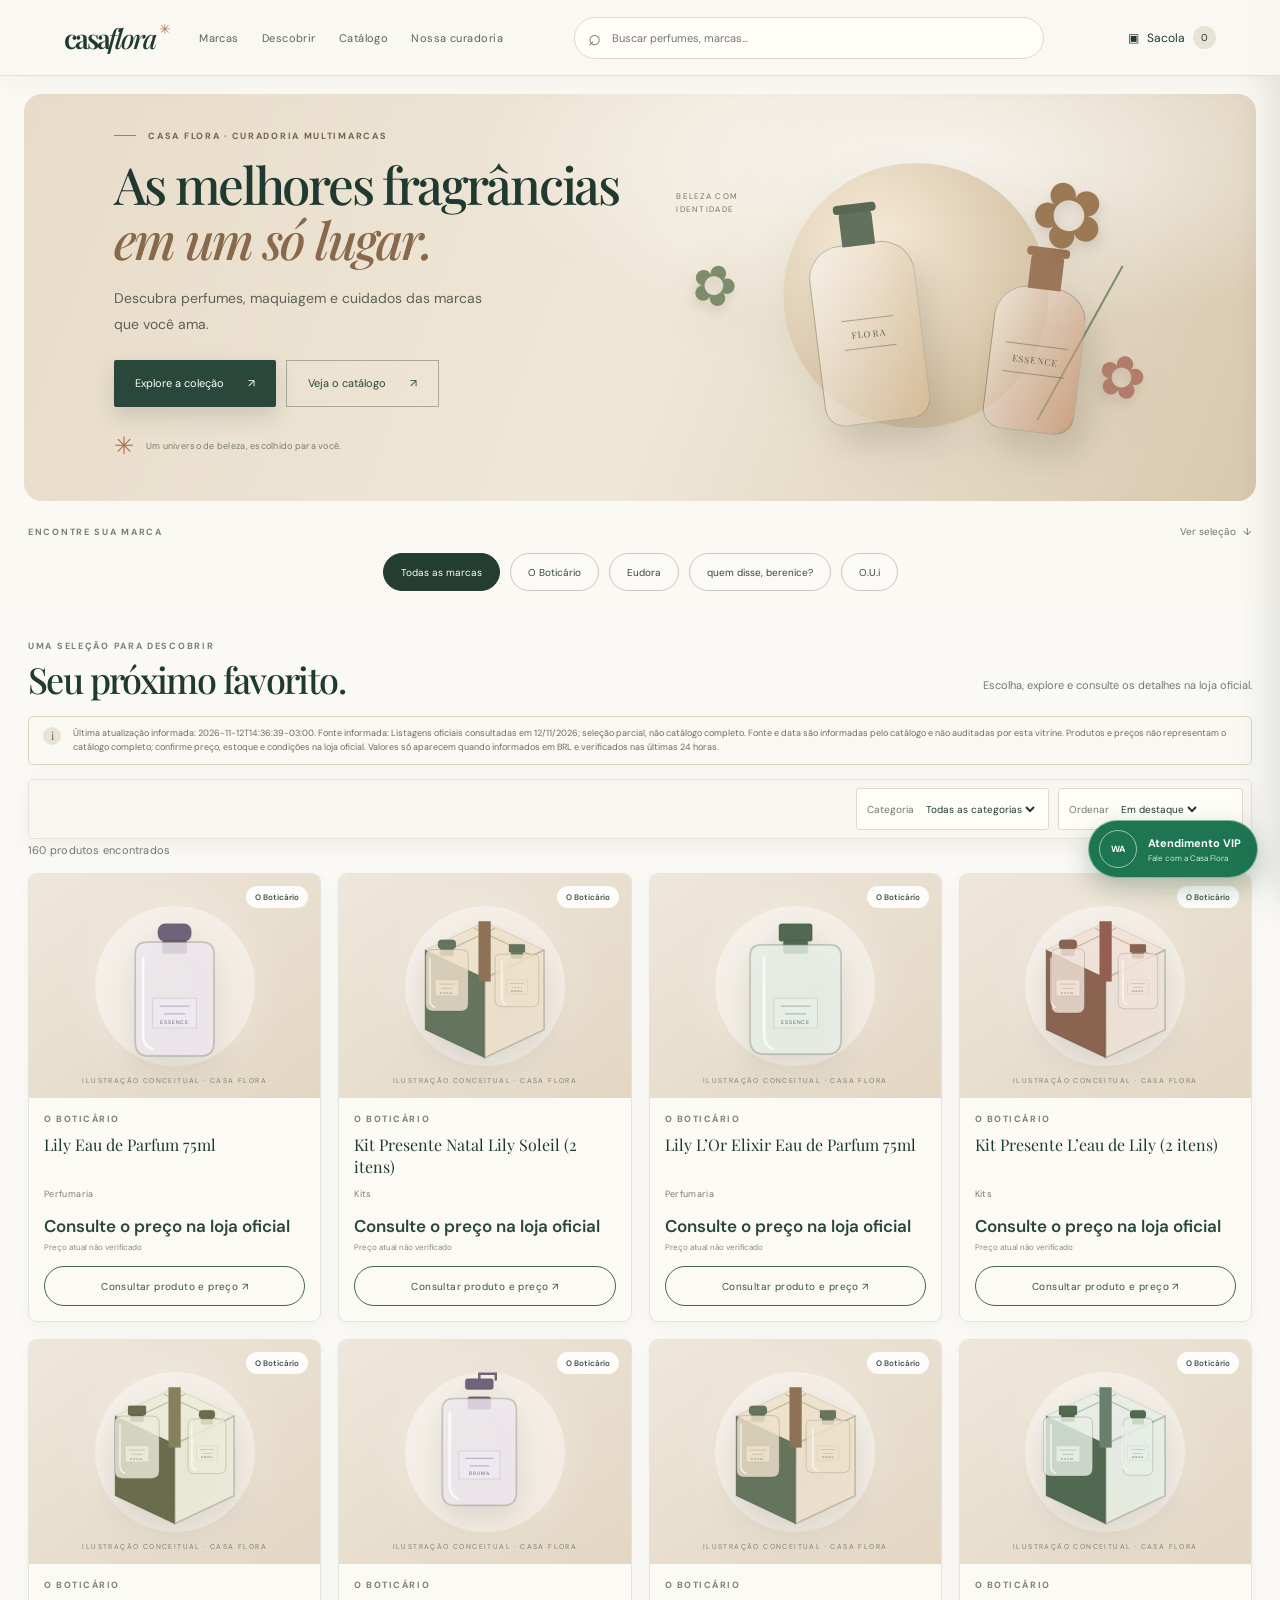
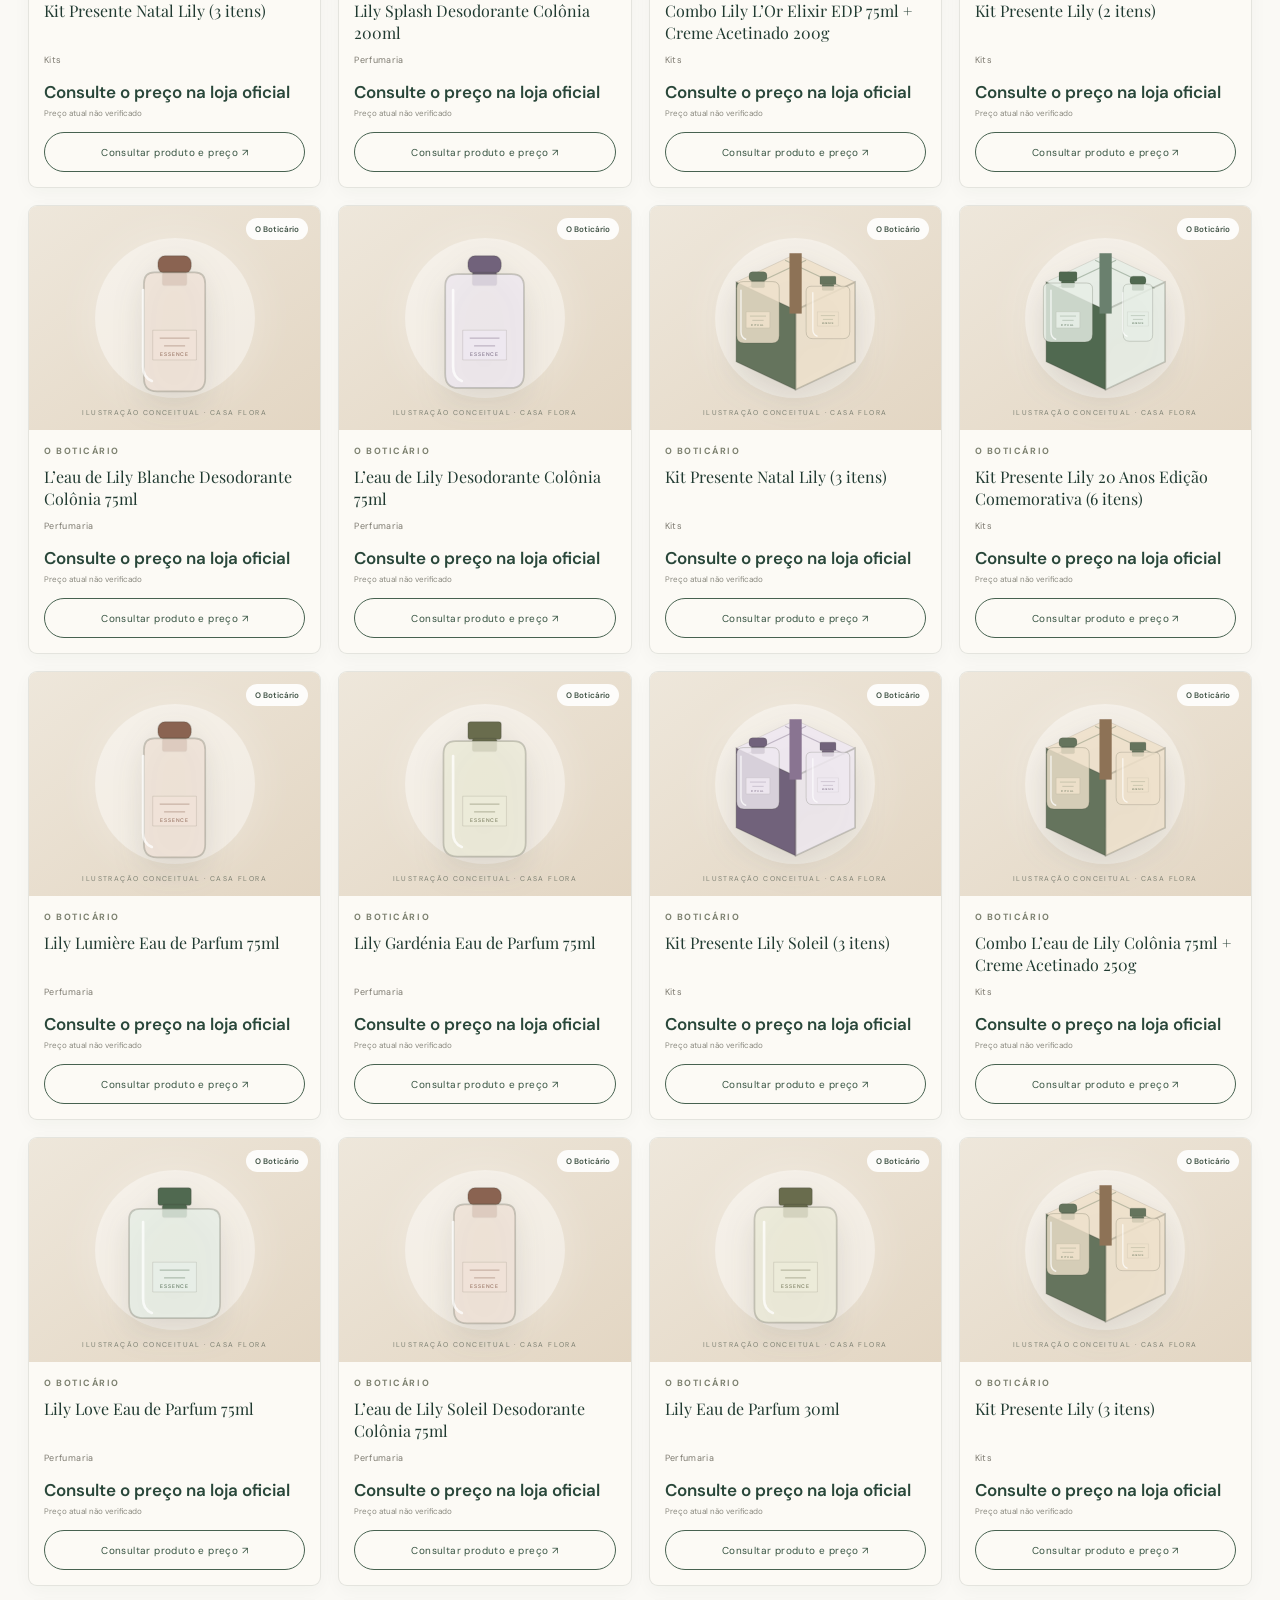
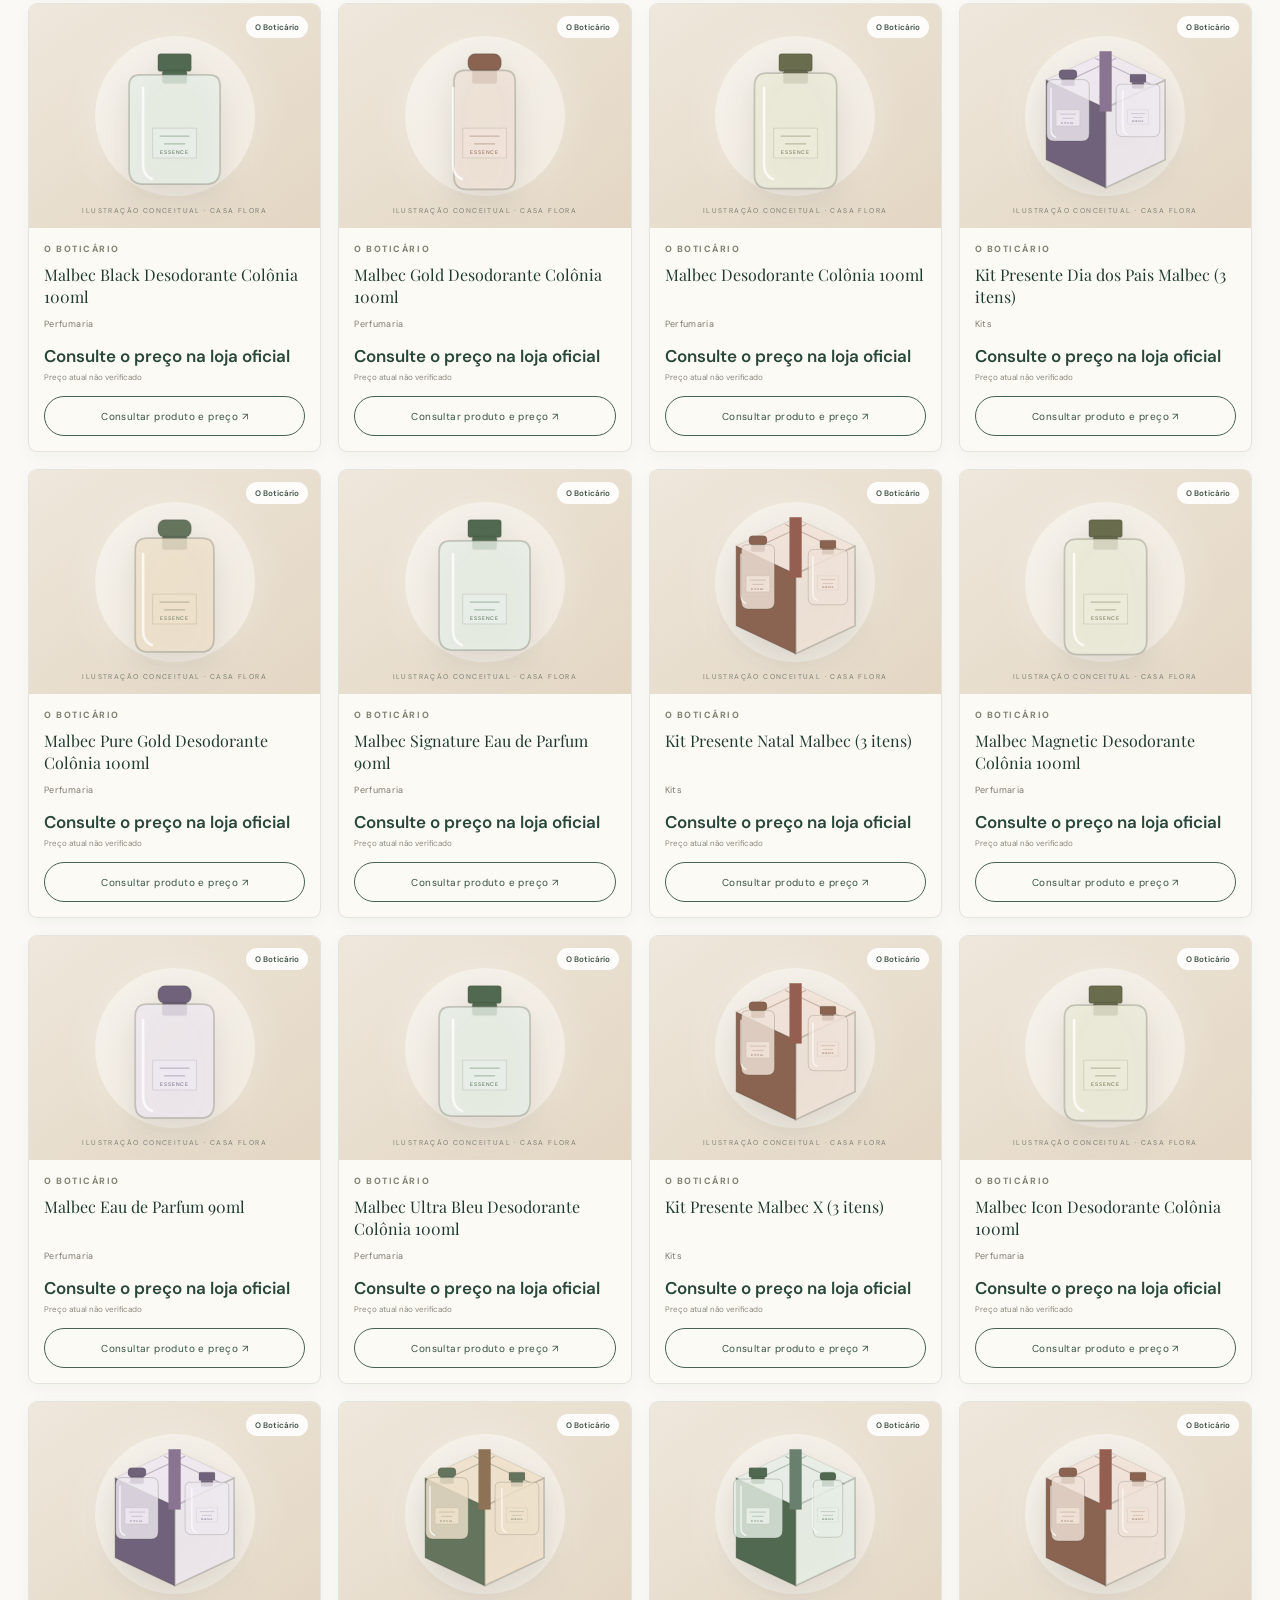
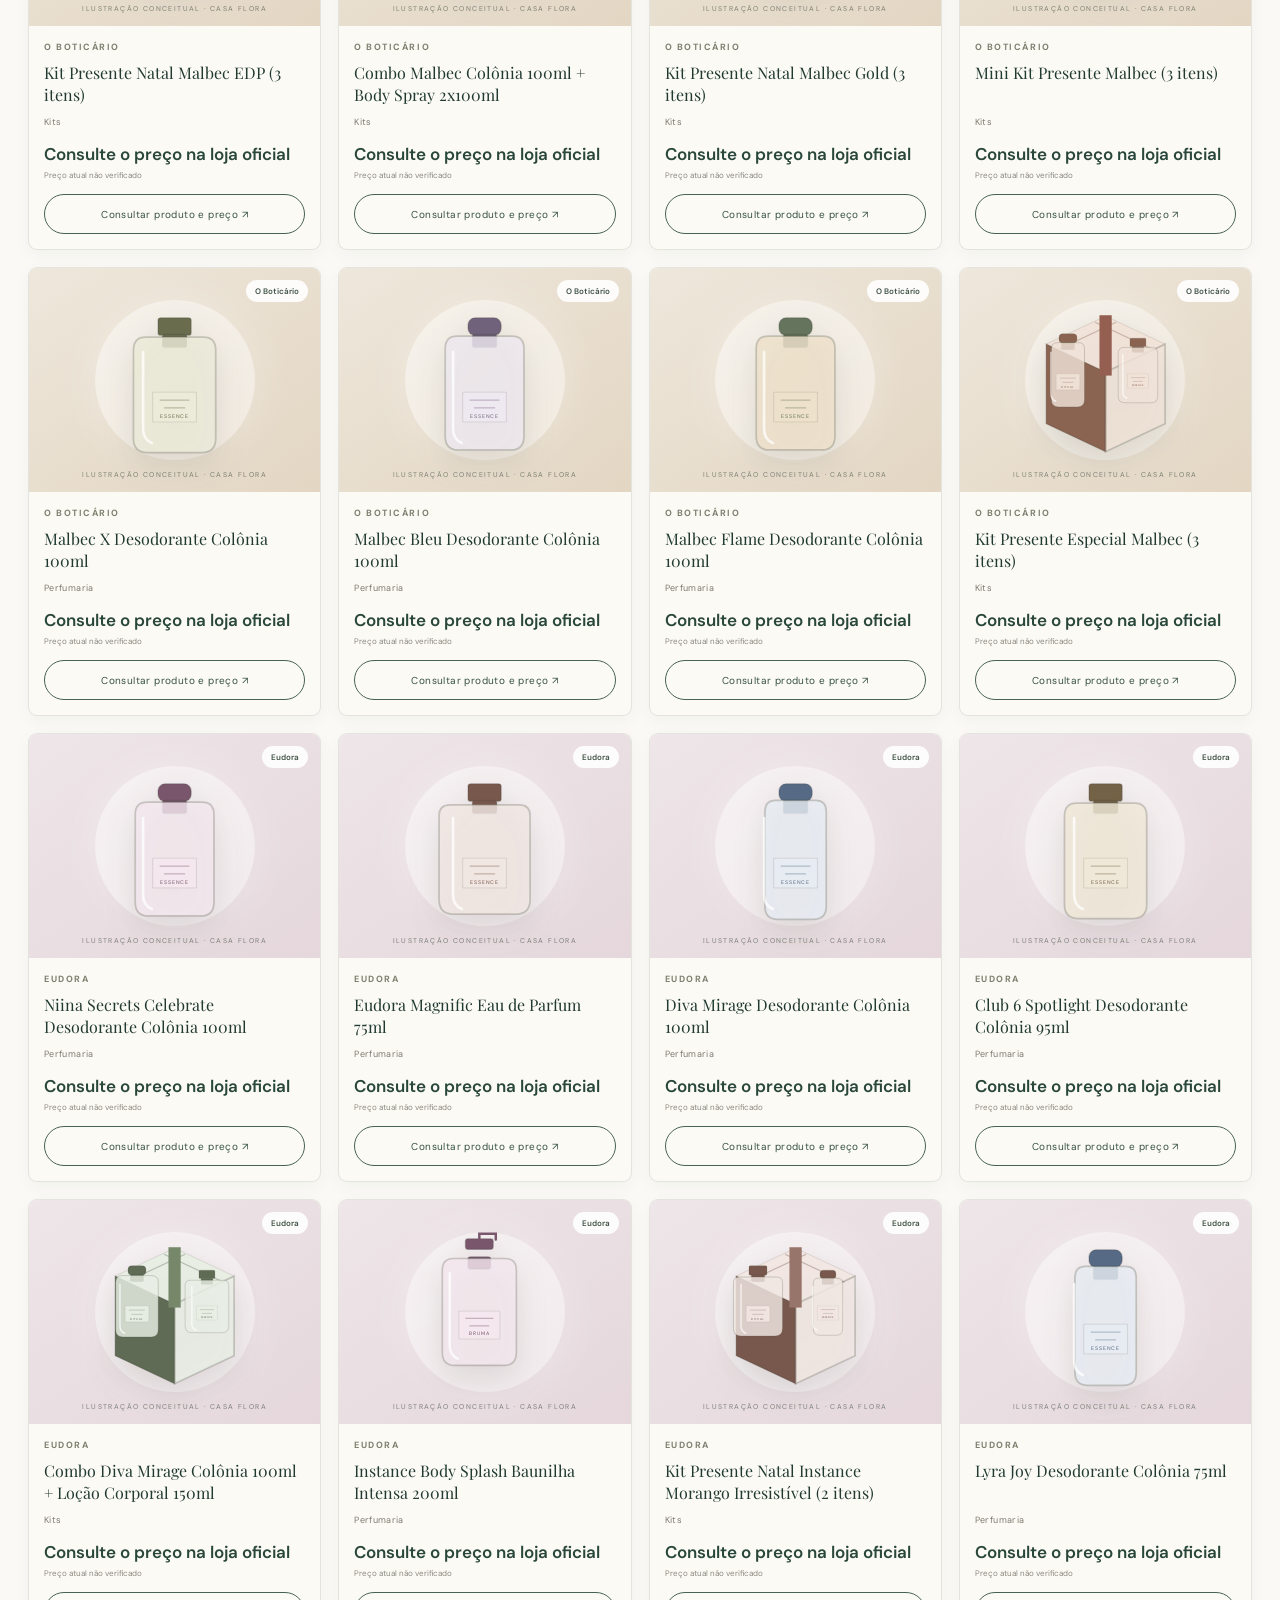
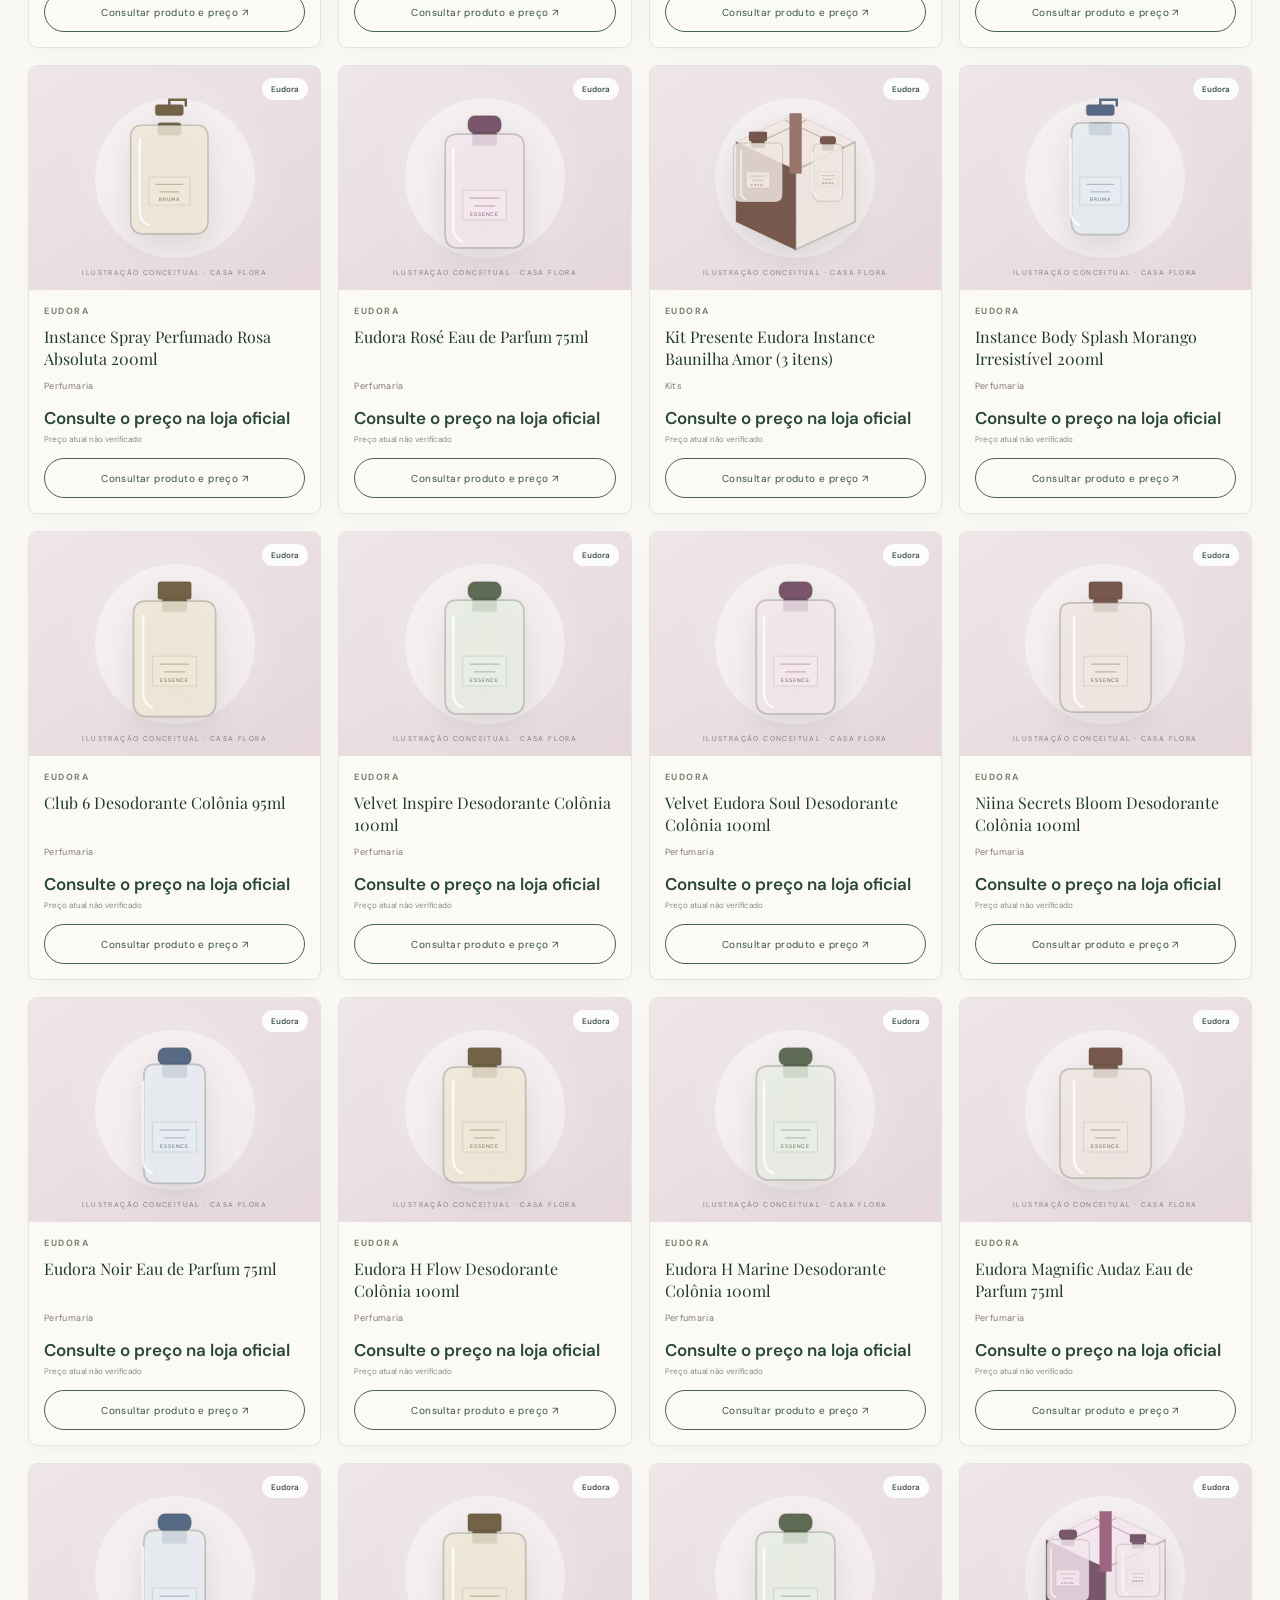
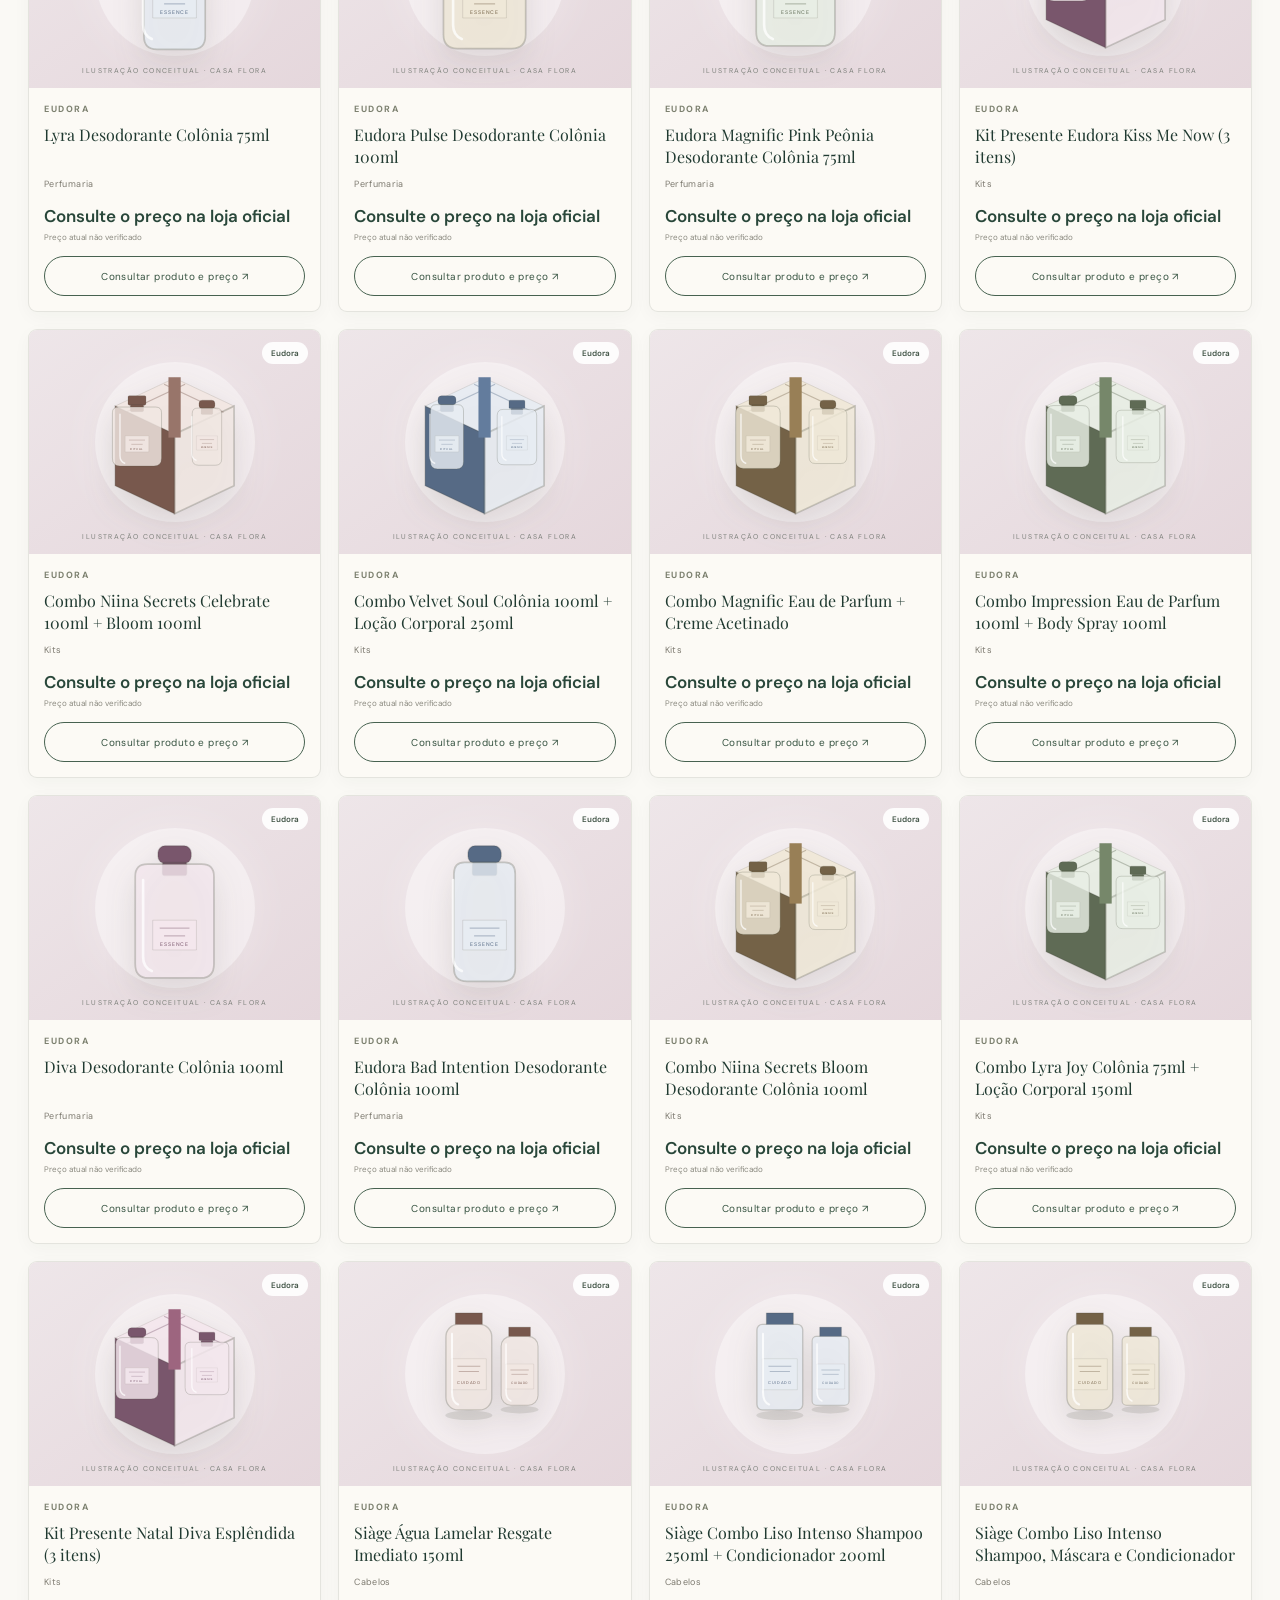
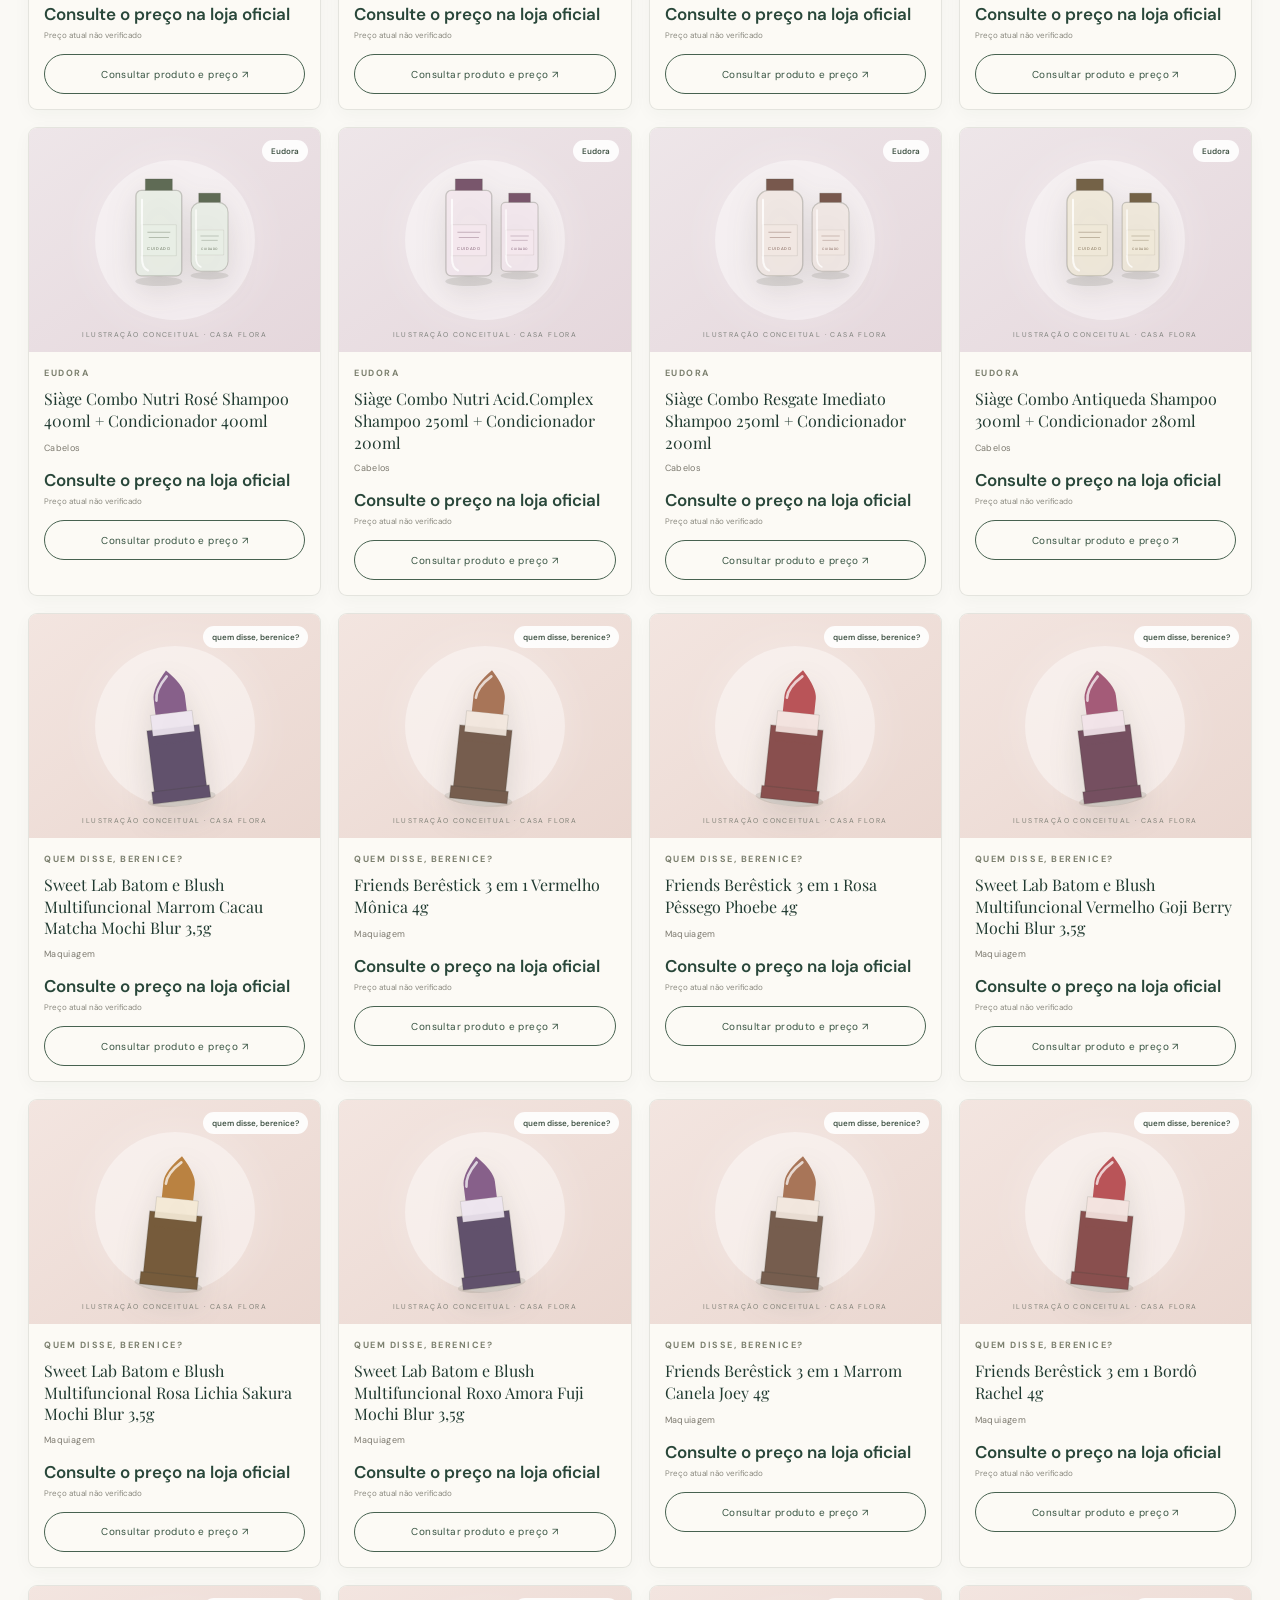
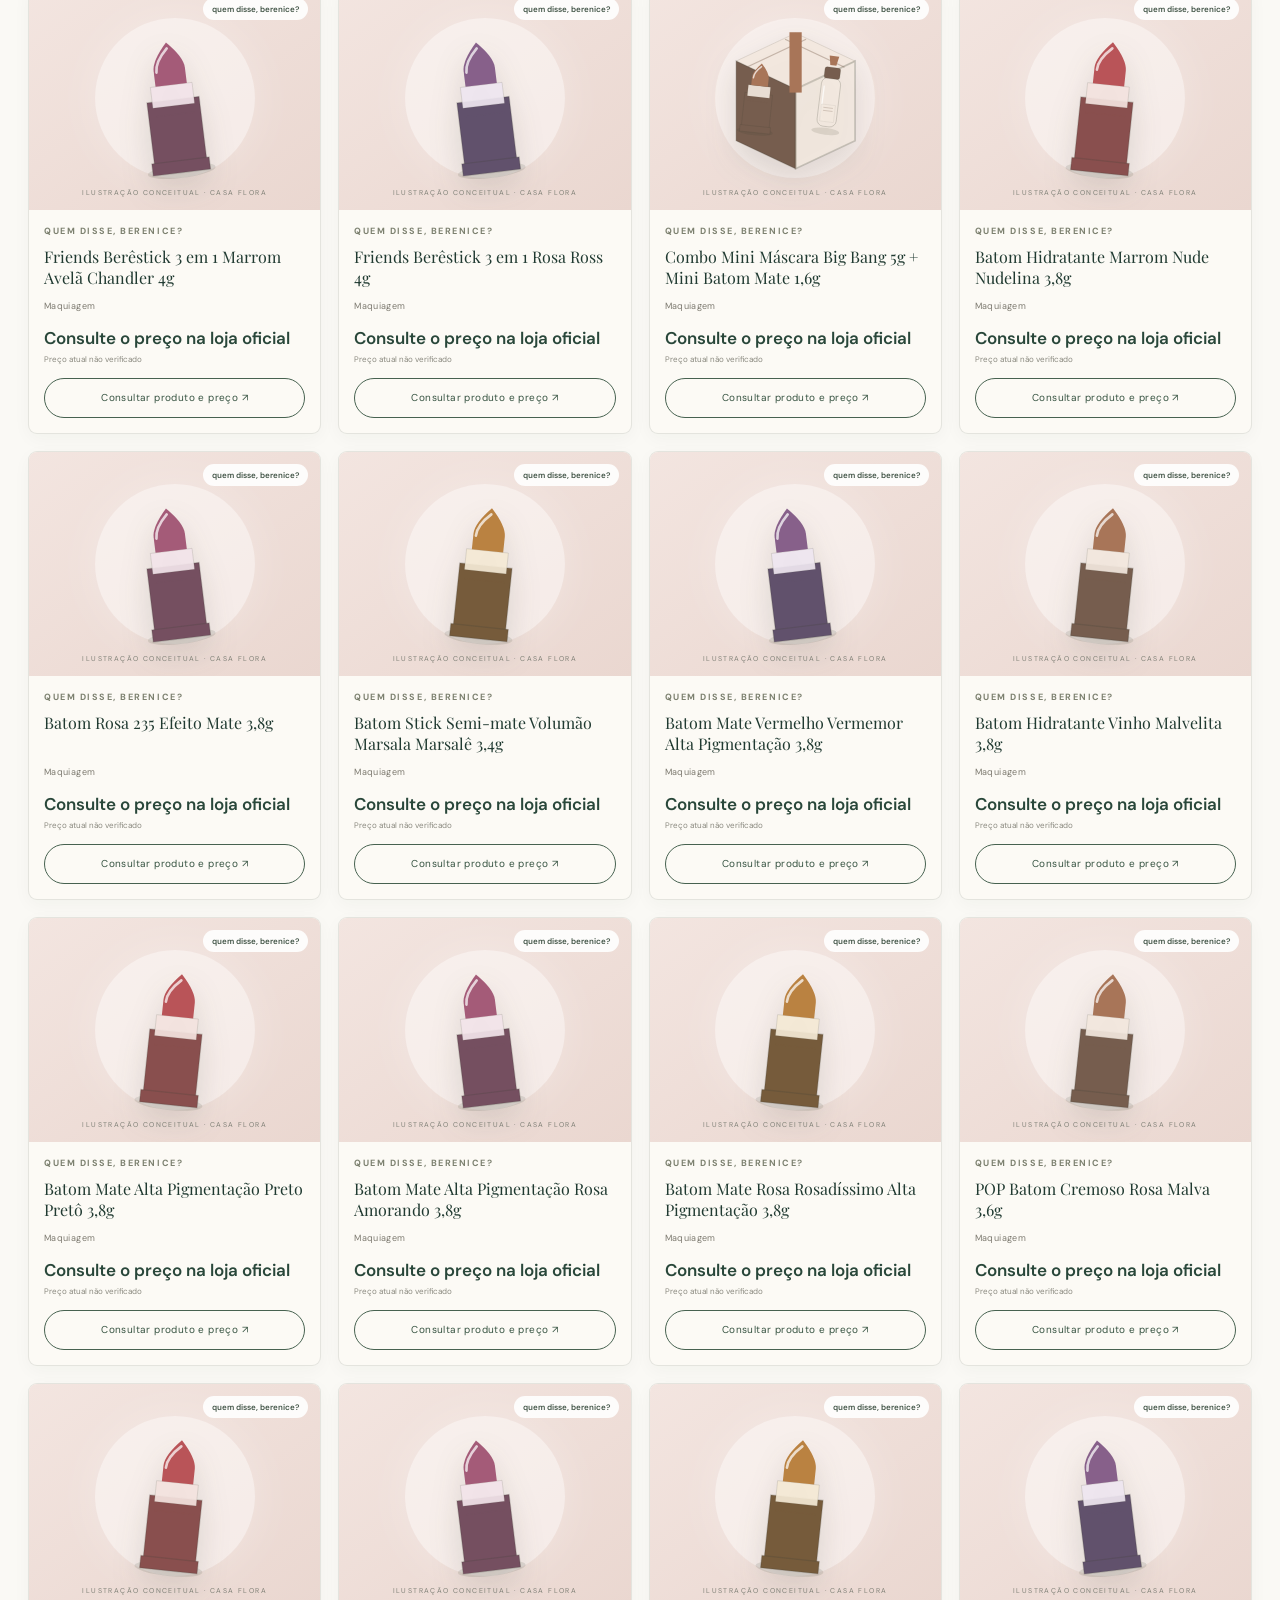
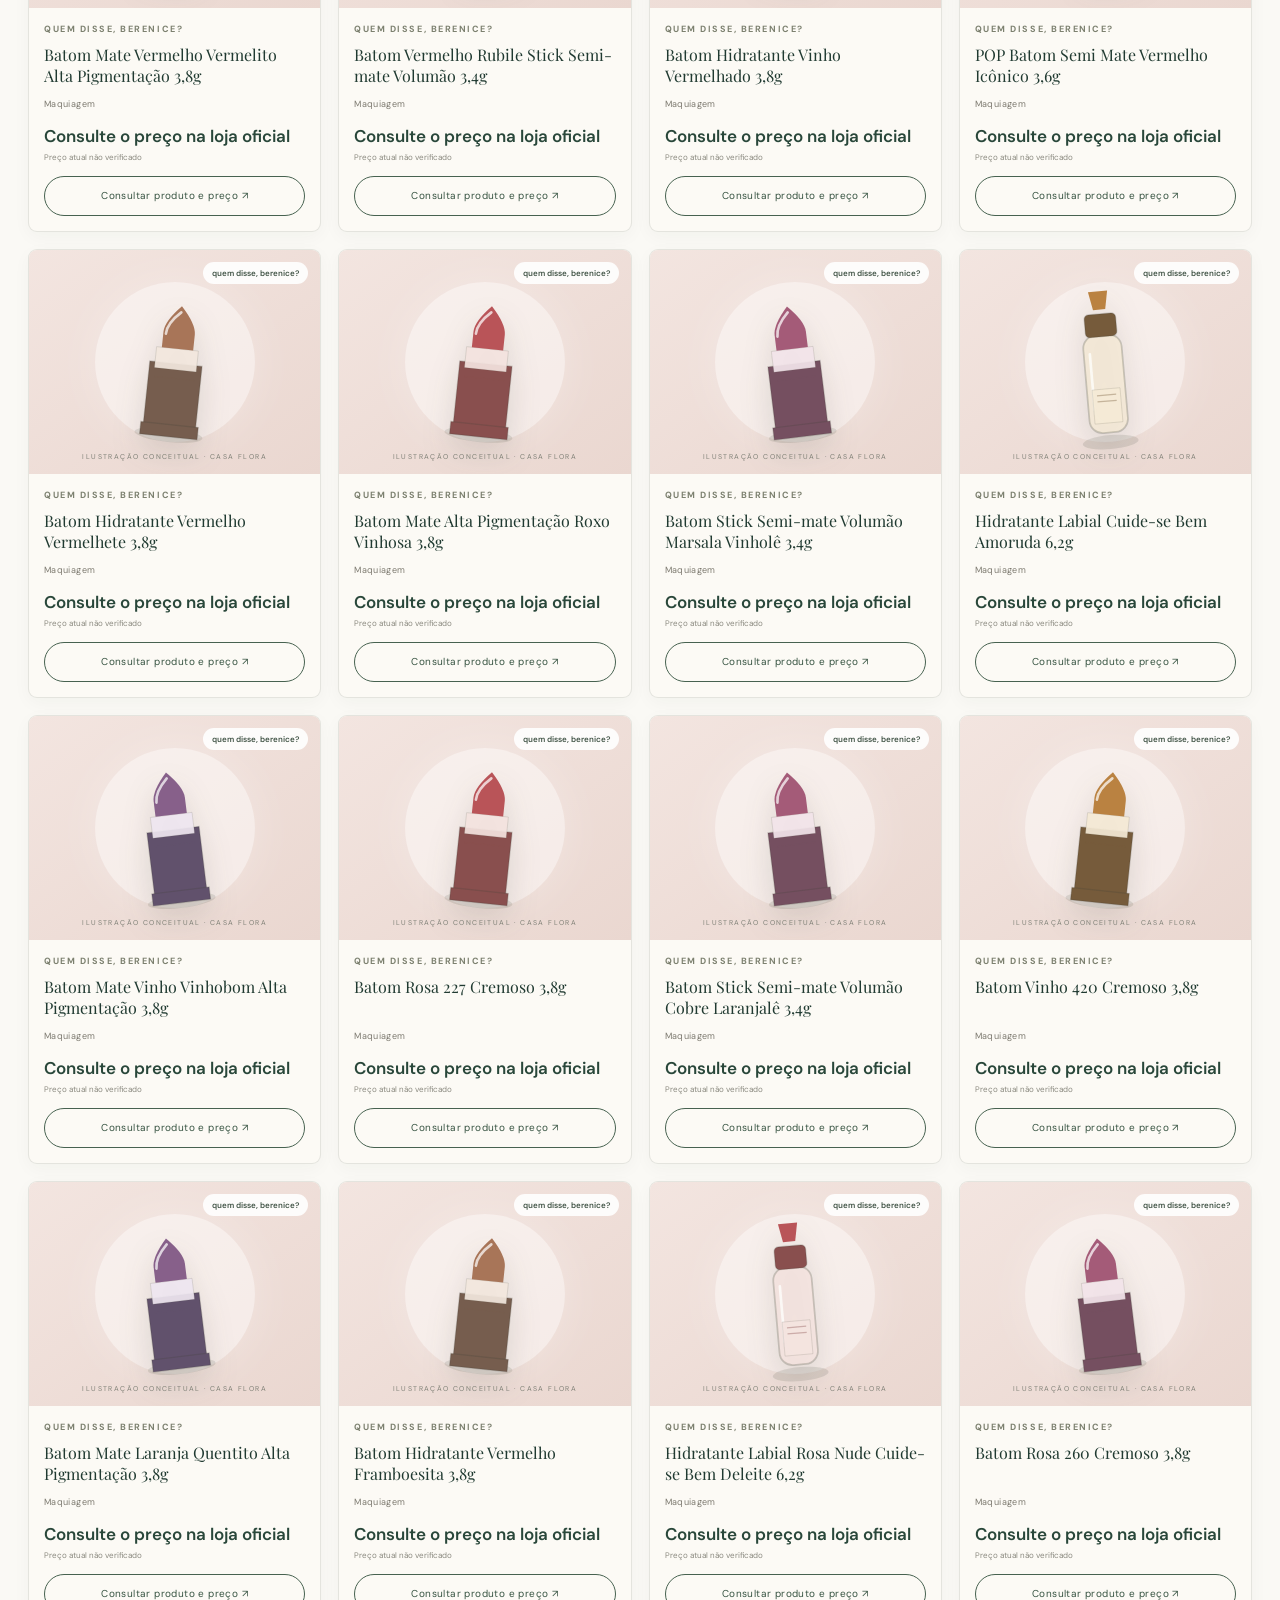
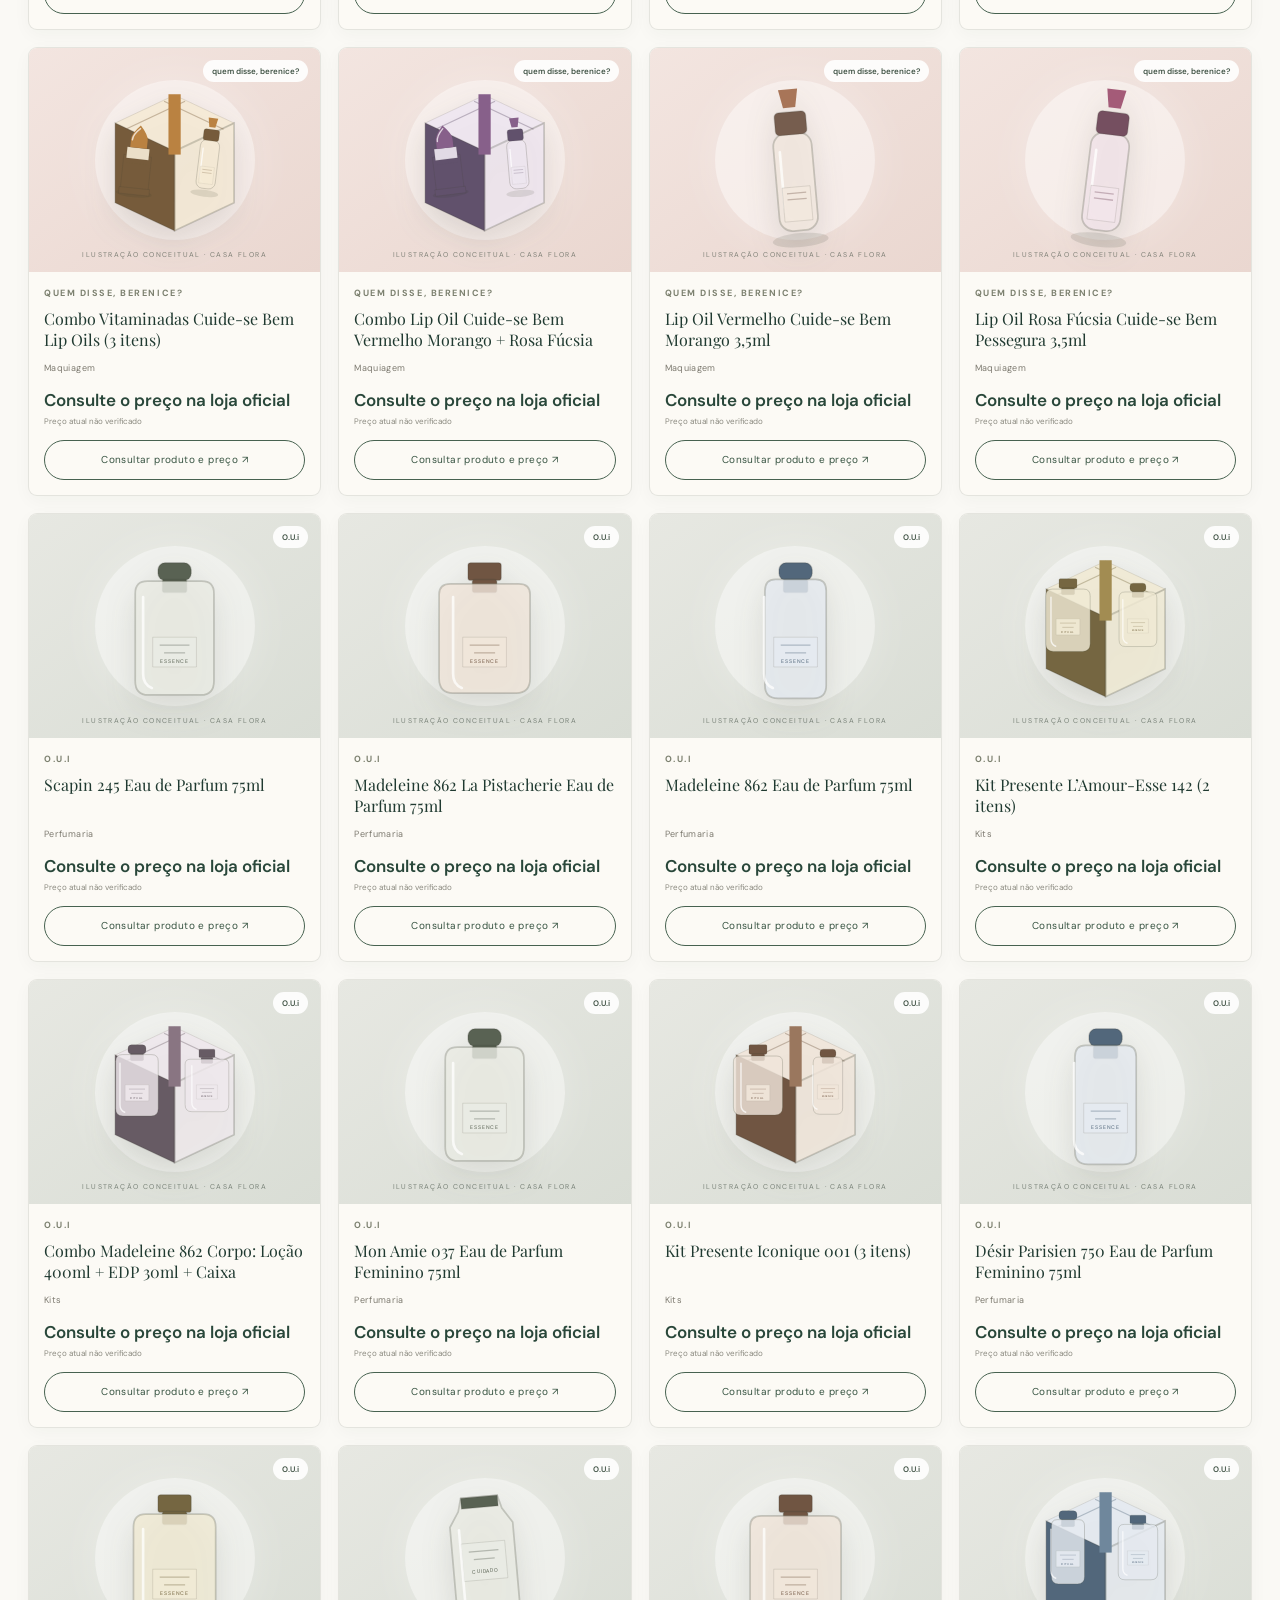
==== index.html @ 64e20b28 "Publish Casa Flora storefront Co-authored-by: Copilot App <223556219+Copilot@users.noreply.github.co" ====
<!doctype html>
<html lang="pt-BR">
  <head>
    <meta charset="utf-8">
    <meta name="viewport" content="width=device-width, initial-scale=1">
    <meta name="theme-color" content="#f8f5ee">
    <meta name="description" content="Descubra fragrâncias e cuidados de O Boticário, Eudora, quem disse, berenice? e O.U.i em uma experiência multimarcas.">
    <title>Casa Flora — beleza que floresce em você</title>
    <link rel="preconnect" href="https://fonts.googleapis.com">
    <link rel="preconnect" href="https://fonts.gstatic.com" crossorigin>
    <link href="https://fonts.googleapis.com/css2?family=DM+Sans:wght@400;500;600;700&family=Playfair+Display:wght@500;600;700&display=swap" rel="stylesheet">
    <link rel="stylesheet" href="styles.css">
  </head>
  <body>
    <header class="site-header">
      <a class="wordmark" href="#" aria-label="Casa Flora — início">casa<span>flora</span><i>✳</i></a>
      <nav class="main-nav" aria-label="Navegação principal">
        <a href="#marcas">Marcas</a>
        <a href="#colecao">Descobrir</a>
        <a href="catalogo.html">Catálogo</a>
        <a href="#sobre">Nossa curadoria</a>
      </nav>
      <label class="search-box header-search"><span aria-hidden="true">⌕</span><input id="search" type="search" placeholder="Buscar perfumes, marcas..." aria-label="Buscar produto ou marca"></label>
      <button class="bag-button" id="open-cart" type="button" aria-label="Abrir sacola">
        <span aria-hidden="true">▣</span><span>Sacola</span><span class="bag-count" id="bag-count">0</span>
      </button>
    </header>

    <main>
      <section class="hero">
        <div class="hero-copy">
          <p class="eyebrow"><span></span> CASA FLORA · CURADORIA MULTIMARCAS</p>
          <h1>As melhores fragrâncias<br><em>em um só lugar.</em></h1>
          <p class="hero-description">Descubra perfumes, maquiagem e cuidados das marcas que você ama.</p>
          <div class="hero-actions">
            <a class="button button-dark" href="#colecao">Explore a coleção <span aria-hidden="true">↗</span></a>
            <a class="button button-outline" href="catalogo.html">Veja o catálogo <span aria-hidden="true">↗</span></a>
          </div>
          <div class="hero-note"><span class="note-icon">✳</span><span>Um universo de beleza, escolhido para você.</span></div>
        </div>
        <div class="hero-art" aria-label="Composição ilustrada de flores e frascos de perfume" role="img">
          <div class="sun-disc"></div>
          <div class="art-caption">BELEZA COM<br>IDENTIDADE</div>
          <div class="flower flower-one">✿</div>
          <div class="flower flower-two">✿</div>
          <div class="flower flower-three">✿</div>
          <div class="bottle bottle-one"><span>FLORA</span></div>
          <div class="bottle bottle-two"><span>ESSENCE</span></div>
          <div class="art-stem"></div>
        </div>
        <div class="hero-bottom"><span>01 — 04</span><span>BELEZA PARA TODOS OS SEUS MOMENTOS</span><span>⌄</span></div>
      </section>

      <section class="brand-section section-wrap" id="marcas">
        <div class="brand-filter-heading">
          <p class="eyebrow">ENCONTRE SUA MARCA</p>
          <a href="#colecao">Ver seleção <span aria-hidden="true">↓</span></a>
        </div>
        <div class="brand-grid" id="brand-grid"></div>
      </section>

      <section class="collection-section" id="colecao">
        <div class="section-wrap">
          <div class="collection-heading">
            <div><p class="eyebrow">UMA SELEÇÃO PARA DESCOBRIR</p><h2>Seu próximo favorito.</h2></div>
            <p class="collection-intro">Escolha, explore e consulte os detalhes na loja oficial.</p>
          </div>
          <div class="catalog-notice" id="catalog-notice" role="status"></div>
          <div class="catalog-toolbar">
            <input id="brand-filter" type="hidden" value="">
            <label class="filter-label">Categoria
              <select id="category-filter" aria-label="Filtrar por categoria"><option value="">Todas as categorias</option></select>
            </label>
            <label class="filter-label">Ordenar
              <select id="sort-filter" aria-label="Ordenar produtos">
                <option value="featured">Em destaque</option>
                <option value="price-asc">Menor preço</option>
                <option value="price-desc">Maior preço</option>
                <option value="name">Nome A–Z</option>
              </select>
            </label>
          </div>
          <p class="catalog-results" id="catalog-results" role="status" aria-live="polite"></p>
          <div class="product-grid" id="product-grid" aria-live="polite"></div>
          <p class="catalog-footnote">Preços, disponibilidade e informações exibidos dependem do catálogo carregado e devem ser confirmados com a loja antes da compra.</p>
        </div>
      </section>

      <section class="manifesto" id="sobre">
        <div class="manifesto-mark">✳</div>
        <p class="eyebrow">CASA FLORA — BELEZA EM BOA COMPANHIA</p>
        <h2>Um lugar para descobrir.<br><em>Um jeito seu de florescer.</em></h2>
        <p>Reunimos diferentes jeitos de viver a beleza em uma experiência leve, cuidadosa e cheia de personalidade.</p>
        <a class="text-link" href="#marcas">Conheça as marcas <span aria-hidden="true">↗</span></a>
      </section>
    </main>

    <footer class="site-footer">
      <a class="wordmark wordmark-footer" href="#">casa<span>flora</span><i>✳</i></a>
      <p>Vitrine independente. Marcas e nomes pertencem aos respectivos titulares.</p>
      <span>© <span id="year"></span> Casa Flora</span>
    </footer>

    <a class="vip-support" data-vip-support href="https://wa.me/5519993787673" target="_blank" rel="noopener noreferrer" aria-label="Falar com o atendimento VIP pelo WhatsApp">
      <span class="vip-bubble" aria-hidden="true">WA</span>
      <span><strong>Atendimento VIP</strong><small>Fale com a Casa Flora</small></span>
    </a>
    <div class="cart-backdrop" id="cart-backdrop" hidden></div>
    <aside class="cart-drawer" id="cart-drawer" role="dialog" aria-modal="true" aria-label="Sua sacola" aria-hidden="true" inert>
      <div class="cart-head"><div><p class="eyebrow">CASA FLORA</p><h2>Sua sacola</h2></div><button class="icon-button" id="close-cart" type="button" aria-label="Fechar sacola">×</button></div>
      <div class="cart-items" id="cart-items"></div>
      <div class="cart-summary" id="cart-summary"></div>
    </aside>
    <div class="toast" id="toast" role="status" aria-live="polite"></div>
    <script src="store-config.js"></script>
    <script src="catalog.js"></script>
    <script src="product-art.js"></script>
    <script src="whatsapp.js"></script>
    <script src="app.js"></script>
  </body>
</html>
---- styles.css ----
:root {
  color-scheme: light;
  --paper: #f8f5ee;
  --ink: #263c32;
  --muted: #767b70;
  --green: #355747;
  --line: #deddd3;
  --serif: "Playfair Display", Georgia, serif;
  --sans: "DM Sans", Arial, sans-serif;
}

* { box-sizing: border-box; }
html { scroll-behavior: smooth; }
body { margin: 0; background: var(--paper); color: var(--ink); font-family: var(--sans); }
button, input, select { font: inherit; }
a { color: inherit; text-decoration: none; }
.site-header { height: 82px; padding: 0 7.2%; display: flex; align-items: center; justify-content: space-between; border-bottom: 1px solid rgba(38,60,50,.1); background: var(--paper); }
.wordmark { font-family: var(--serif); font-size: 25px; letter-spacing: -.08em; font-weight: 600; }
.wordmark span { font-style: italic; font-weight: 500; }
.wordmark i { margin-left: 4px; color: #b07a57; font: normal 14px var(--sans); vertical-align: top; }
.main-nav { display: flex; gap: 42px; margin-left: 12%; font-size: 12px; color: #59645b; }
.main-nav a:hover, .text-link:hover { color: #ad6747; }
.bag-button { display: flex; align-items: center; gap: 10px; padding: 9px 0 9px 12px; border: 0; background: none; color: var(--ink); cursor: pointer; font-size: 12px; }
.bag-count { display: grid; width: 23px; height: 23px; place-items: center; border-radius: 50%; background: #e8e8d9; font-size: 10px; }
.hero { position: relative; min-height: 625px; padding: 90px 12% 72px; display: grid; grid-template-columns: 1fr 1fr; align-items: center; overflow: hidden; background: #eff0e5; }
.hero-copy { position: relative; z-index: 1; padding-bottom: 28px; }
.eyebrow { margin: 0 0 20px; color: #778073; font-size: 9px; font-weight: 700; letter-spacing: .19em; }
.hero .eyebrow span { display: inline-block; width: 22px; height: 1px; margin: 0 9px 3px 0; background: #ad7758; }
h1, h2 { margin: 0; font-family: var(--serif); font-weight: 500; letter-spacing: -.045em; }
h1 { font-size: clamp(48px, 5vw, 71px); line-height: 1.08; }
h1 em, h2 em { color: #9c684c; font-weight: 500; }
.hero-description { max-width: 360px; margin: 22px 0 27px; color: #687067; font-size: 13px; line-height: 1.9; }
.button { display: inline-flex; min-height: 47px; align-items: center; justify-content: center; gap: 24px; padding: 0 21px; font-size: 11px; }
.button-dark { background: var(--green); color: white; transition: background .2s, transform .2s; }
.button-dark:hover { background: #263f34; transform: translateY(-2px); }
.hero-note { display: flex; align-items: center; gap: 12px; margin-top: 40px; color: #767c71; font-size: 9px; line-height: 1.6; letter-spacing: .03em; }
.note-icon { color: #aa7554; font-size: 24px; }
.hero-art { position: relative; height: 420px; max-width: 460px; justify-self: center; width: 100%; }
.sun-disc { position: absolute; width: 333px; height: 333px; left: 50%; top: 45px; transform: translateX(-50%); border-radius: 50%; background: #e2d9c8; }
.bottle { position: absolute; z-index: 2; bottom: 34px; display: flex; align-items: center; justify-content: center; width: 106px; height: 180px; border: 1px solid rgba(58,70,53,.28); border-radius: 33px 33px 20px 20px; background: linear-gradient(110deg, rgba(255,255,255,.55), rgba(212,184,147,.7)); box-shadow: 14px 20px 30px rgba(67,63,46,.13); }
.bottle:before { content: ""; position: absolute; top: -34px; width: 33px; height: 35px; border-radius: 5px 5px 1px 1px; background: #61715d; }
.bottle:after { content: ""; position: absolute; top: -41px; width: 43px; height: 9px; border-radius: 4px; background: #596850; }
.bottle span { padding: 8px; border-top: 1px solid rgba(60,70,54,.4); border-bottom: 1px solid rgba(60,70,54,.4); color: #59664f; font: 9px var(--serif); letter-spacing: .14em; }
.bottle-one { left: 29%; transform: rotate(-7deg); }
.bottle-two { right: 22%; bottom: 25px; width: 92px; height: 145px; transform: rotate(7deg); background: linear-gradient(110deg, rgba(255,255,255,.45), rgba(193,136,99,.63)); }
.bottle-two:before, .bottle-two:after { background: #9c7658; }
.flower { position: absolute; z-index: 3; color: #9b7955; text-shadow: 0 6px 12px rgba(65,49,32,.12); }
.flower-one { top: 15px; right: 15%; font-size: 90px; transform: rotate(-16deg); }
.flower-two { top: 140px; left: 10%; color: #7d8c6b; font-size: 55px; transform: rotate(20deg); }
.flower-three { bottom: 48px; right: 7%; color: #b17c6c; font-size: 58px; transform: rotate(15deg); }
.art-stem { position: absolute; z-index: 1; top: 134px; right: 19%; height: 218px; border-left: 2px solid #7d8c6b; transform: rotate(29deg); }
.art-caption { position: absolute; z-index: 3; top: 57px; left: 8%; color: #7b725e; font-size: 8px; line-height: 1.6; letter-spacing: .16em; }
.hero-bottom { position: absolute; right: 7.2%; bottom: 23px; left: 7.2%; display: flex; justify-content: space-between; color: #8d9184; font-size: 8px; letter-spacing: .16em; }
.section-wrap { max-width: 1120px; margin: auto; padding: 105px 32px; }
.section-heading, .collection-heading { display: flex; align-items: end; justify-content: space-between; gap: 30px; }
h2 { font-size: clamp(36px, 4vw, 49px); line-height: 1.15; }
.section-heading > p, .collection-intro { max-width: 255px; margin: 0 0 5px; color: var(--muted); font-size: 12px; line-height: 1.8; }
.brand-grid { display: grid; grid-template-columns: repeat(4, 1fr); gap: 14px; margin-top: 46px; }
.brand-card { min-height: 160px; position: relative; display: flex; flex-direction: column; justify-content: space-between; padding: 16px 20px; overflow: hidden; border: 1px solid #e6e2d7; text-align: left; transition: transform .2s, border-color .2s; }
.brand-card:hover { transform: translateY(-4px); border-color: #9aab8f; }
.brand-card:after { content: "✳"; position: absolute; right: 8px; bottom: -34px; color: rgba(57,78,61,.12); font-size: 116px; }
.brand-filter-button { position: relative; z-index: 1; display: block; width: 100%; min-height: 102px; padding: 7px 0 0; border: 0; background: transparent; color: inherit; text-align: left; cursor: pointer; }
.brand-store-link { position: relative; z-index: 2; align-self: flex-start; color: #536750; font-size: 9px; text-decoration: underline; text-underline-offset: 3px; }
.brand-card:nth-child(1) { background: #f0e9dd; }
.brand-card:nth-child(2) { background: #eee8e2; }
.brand-card:nth-child(3) { background: #e9eee5; }
.brand-card:nth-child(4) { background: #e9e9e0; }
.brand-name { display: block; position: relative; z-index: 1; max-width: 165px; font-family: var(--serif); font-size: 22px; line-height: 1.14; }
.brand-name.brand-qdb { font-family: var(--sans); font-size: 18px; font-weight: 700; letter-spacing: -.06em; }
.brand-tagline { display: block; position: relative; z-index: 1; margin-top: 10px; color: #777a6e; font-size: 9px; line-height: 1.5; }
.brand-arrow { position: absolute; z-index: 1; right: 17px; top: 17px; color: #79816f; font-size: 15px; }
.collection-section { background: #f1eee6; }
.collection-heading { align-items: end; }
.catalog-notice { display: flex; align-items: flex-start; gap: 12px; margin: 32px 0 20px; padding: 14px 17px; border: 1px solid #e0d6c5; background: #f8f5ee; color: #6f6b5d; font-size: 11px; line-height: 1.6; }
.catalog-notice:before { content: "i"; display: grid; flex: 0 0 18px; height: 18px; place-items: center; border-radius: 50%; background: #e8e3d6; color: #755e48; font: 11px var(--serif); }
.catalog-toolbar { display: flex; gap: 10px; margin: 25px 0 28px; }
.catalog-results { margin: -14px 0 14px; color: #777a70; font-size: 10px; }
.search-box, .filter-label { display: flex; min-height: 43px; align-items: center; border: 1px solid #dcd9cf; background: #faf8f3; color: #74776d; font-size: 10px; }
.search-box { flex: 1; gap: 9px; padding: 0 13px; }
.search-box > span { font-size: 22px; }
.search-box input { width: 100%; border: 0; outline: 0; background: transparent; color: var(--ink); font-size: 11px; }
.filter-label { gap: 8px; padding: 0 10px; }
.filter-label select { max-width: 142px; border: 0; outline: 0; background: transparent; color: var(--ink); font-size: 10px; }
.product-grid { display: grid; grid-template-columns: repeat(4, 1fr); gap: 16px; }
.empty-state { grid-column: 1 / -1; padding: 45px 20px; border: 1px dashed #d1cdbf; text-align: center; }
.empty-state .empty-flower { color: #aa7957; font-size: 25px; }
.empty-state h3 { margin: 9px 0 7px; font: 23px var(--serif); font-weight: 500; }
.empty-state p { max-width: 490px; margin: auto; color: #777a70; font-size: 11px; line-height: 1.8; }
.product-card { overflow: hidden; border: 1px solid #e0ddd4; background: #fbf9f4; }
.product-visual { position: relative; display: grid; height: 225px; place-items: center; overflow: hidden; background: #ecebe0; }
.product-visual:before { content: ""; position: absolute; width: 145px; height: 145px; border-radius: 50%; background: rgba(255,255,255,.5); }
.product-visual img { position: relative; z-index: 1; width: 100%; height: 100%; object-fit: cover; }
.product-visual-placeholder { position: relative; z-index: 1; display: grid; width: 72px; height: 123px; place-items: center; border: 1px solid rgba(56,76,58,.28); border-radius: 19px 19px 13px 13px; background: linear-gradient(115deg, rgba(255,255,255,.8), rgba(182,164,132,.65)); box-shadow: 10px 12px 20px rgba(55,56,40,.12); color: #65715c; font: 8px var(--serif); letter-spacing: .1em; }
.product-visual-placeholder:before { content: ""; position: absolute; top: -17px; width: 23px; height: 18px; border-radius: 3px 3px 0 0; background: #69775f; }
.product-info { padding: 14px; }
.product-brand { color: #888879; font-size: 8px; font-weight: 700; letter-spacing: .15em; text-transform: uppercase; }
.product-name { min-height: 40px; margin: 7px 0; font: 16px/1.3 var(--serif); }
.product-meta { display: flex; justify-content: space-between; gap: 8px; color: #77796f; font-size: 9px; }
.product-price { margin: 14px 0; color: #344c3e; font-size: 15px; font-weight: 600; }
.product-price small { display: block; margin-top: 4px; color: #89887e; font-size: 8px; font-weight: 400; }
.add-button { width: 100%; min-height: 37px; border: 1px solid #476250; background: transparent; color: #365341; cursor: pointer; font-size: 10px; transition: background .2s, color .2s; }
.add-button:hover { background: #365341; color: white; }
.add-link { display: grid; place-items: center; padding: 7px 10px; text-align: center; }
.product-store-link { display: block; margin: -4px 0 10px; color: #596e59; font-size: 9px; text-decoration: underline; text-underline-offset: 3px; }
.catalog-footnote { margin: 18px 0 0; color: #88877e; font-size: 9px; line-height: 1.7; }
.manifesto { padding: 87px 24px 92px; background: #e8ebdf; text-align: center; }
.manifesto-mark { margin-bottom: 18px; color: #a47755; font-size: 28px; }
.manifesto .eyebrow { margin-bottom: 14px; }
.manifesto h2 { font-size: clamp(35px, 4vw, 46px); }
.manifesto > p:not(.eyebrow) { max-width: 420px; margin: 17px auto 19px; color: #6d766b; font-size: 11px; line-height: 1.8; }
.text-link { display: inline-flex; gap: 10px; padding-bottom: 5px; border-bottom: 1px solid #9a927f; font-size: 10px; }
.site-footer { min-height: 92px; padding: 20px 7.2%; display: flex; align-items: center; justify-content: space-between; color: #767a70; }
.wordmark-footer { color: var(--ink); font-size: 20px; }
.site-footer p, .site-footer > span { font-size: 9px; }
.cart-backdrop { position: fixed; z-index: 8; inset: 0; background: rgba(23,32,26,.36); }
.cart-backdrop[hidden] { display: none; }
.cart-drawer { position: fixed; z-index: 9; top: 0; right: 0; display: flex; width: min(420px, 100%); height: 100dvh; flex-direction: column; padding: 29px; transform: translateX(100%); transition: transform .25s ease; background: var(--paper); box-shadow: -10px 0 35px rgba(29,38,29,.12); }
.cart-drawer.is-open { transform: translateX(0); }
.cart-head { display: flex; align-items: flex-start; justify-content: space-between; padding-bottom: 20px; border-bottom: 1px solid var(--line); }
.cart-head .eyebrow { margin-bottom: 7px; }
.cart-head h2 { font-size: 30px; }
.icon-button { border: 0; background: transparent; color: var(--ink); cursor: pointer; font-size: 28px; line-height: 1; }
.cart-items { flex: 1; overflow: auto; }
.cart-empty { padding: 45px 8px; color: #777a70; font-size: 12px; line-height: 1.7; text-align: center; }
.cart-row { display: grid; grid-template-columns: 1fr auto; gap: 5px 10px; padding: 17px 0; border-bottom: 1px solid var(--line); }
.cart-row strong { font: 16px var(--serif); }
.cart-row small { color: #818176; font-size: 9px; }
.quantity-control { grid-column: 1; display: flex; align-items: center; gap: 11px; margin-top: 5px; }
.quantity-control button { width: 24px; height: 24px; border: 1px solid var(--line); background: none; cursor: pointer; }
.cart-row .row-price { grid-column: 2; grid-row: 1 / 3; align-self: center; font-size: 12px; }
.cart-summary { padding-top: 17px; border-top: 1px solid var(--line); }
.cart-total { display: flex; justify-content: space-between; font-size: 12px; font-weight: 600; }
.cart-disclaimer { margin: 13px 0; color: #7d7a70; font-size: 9px; line-height: 1.6; }
.review-button { width: 100%; min-height: 45px; border: 0; background: var(--green); color: white; cursor: pointer; font-size: 11px; }
.review-button:disabled { background: #b6b9ad; cursor: not-allowed; }
.toast { position: fixed; z-index: 12; right: 20px; bottom: 20px; max-width: 330px; padding: 14px 18px; transform: translateY(20px); opacity: 0; background: var(--ink); color: white; font-size: 11px; line-height: 1.5; pointer-events: none; transition: .2s; }
.toast.is-visible { transform: translateY(0); opacity: 1; }
body.cart-open { overflow: hidden; }

@media (max-width: 820px) {
  .site-header { height: 70px; padding: 0 5%; }
  .main-nav { gap: 20px; margin-left: 0; }
  .hero { min-height: 580px; padding: 75px 7% 66px; grid-template-columns: 1fr 1fr; }
  .hero-art { transform: scale(.85); transform-origin: center; }
  .section-wrap { padding: 78px 6%; }
  .brand-grid, .product-grid { grid-template-columns: repeat(2, 1fr); }
  .catalog-toolbar { flex-wrap: wrap; }
  .search-box { flex-basis: 100%; }
  .filter-label { flex: 1; justify-content: space-between; }
}
@media (max-width: 560px) {
  .site-header { height: 64px; }
  .wordmark { font-size: 22px; }
  .main-nav { display: none; }
  .hero { min-height: 740px; padding: 64px 8% 50px; grid-template-columns: 1fr; }
  .hero-copy { padding: 0; }
  h1 { font-size: 53px; }
  .hero-description { max-width: 310px; }
  .hero-note { margin-top: 25px; }
  .hero-art { width: min(100%, 370px); height: 335px; margin-top: 8px; transform: scale(.82); transform-origin: top center; }
  .sun-disc { width: 280px; height: 280px; top: 26px; }
  .hero-bottom { right: 8%; left: 8%; font-size: 7px; }
  .hero-bottom span:nth-child(2) { max-width: 165px; text-align: center; }
  .section-wrap { padding: 65px 7%; }
  .section-heading, .collection-heading { align-items: flex-start; flex-direction: column; gap: 16px; }
  h2 { font-size: 39px; }
  .brand-grid { gap: 9px; margin-top: 30px; }
  .brand-card { min-height: 145px; padding: 13px; }
  .brand-filter-button { min-height: 96px; }
  .brand-name { font-size: 18px; }
  .brand-name.brand-qdb { font-size: 15px; }
  .brand-tagline { font-size: 8px; }
  .collection-intro { max-width: 310px; }
  .catalog-toolbar { gap: 8px; }
  .filter-label { min-width: calc(50% - 5px); font-size: 9px; }
  .filter-label select { max-width: 115px; font-size: 9px; }
  .product-grid { gap: 9px; }
  .product-visual { height: 170px; }
  .product-info { padding: 11px; }
  .product-name { font-size: 14px; }
  .manifesto { padding: 70px 7%; }
  .site-footer { gap: 10px; padding: 20px 6%; }
  .site-footer p { max-width: 100px; text-align: center; }
}

:root {
  --paper: #f7f4ed;
  --ink: #203a31;
  --muted: #72786f;
  --green: #29473a;
  --line: #ded8cb;
  --serif: "Playfair Display", Georgia, serif;
  --sans: "DM Sans", Arial, sans-serif;
}

html { scroll-padding-top: 92px; }
body { background: linear-gradient(180deg, #fbf9f4 0%, var(--paper) 42%, #f2eee5 100%); }
.site-header {
  position: sticky;
  z-index: 20;
  top: 0;
  height: 76px;
  border-bottom-color: rgba(32, 58, 49, .12);
  background: rgba(250, 248, 242, .91);
  backdrop-filter: blur(16px);
  box-shadow: 0 8px 26px rgba(34, 43, 35, .035);
}
.wordmark { font-size: 27px; }
.main-nav { gap: 38px; font-size: 11px; letter-spacing: .04em; }
.main-nav a { transition: color .2s ease; }
.hero {
  min-height: 660px;
  background:
    radial-gradient(ellipse at 79% 26%, rgba(255,255,255,.55), transparent 34%),
    linear-gradient(115deg, #eef0e6 0%, #f1eee5 50%, #eadfd1 100%);
}
.hero-copy { max-width: 540px; }
.hero .eyebrow { color: #647568; }
h1 { font-size: clamp(54px, 5.3vw, 78px); }
.hero-description { max-width: 390px; font-size: 14px; }
.button-dark { border-radius: 2px; box-shadow: 0 9px 22px rgba(35, 57, 45, .16); }
.hero-art { filter: drop-shadow(0 18px 24px rgba(57, 59, 43, .06)); }
.sun-disc { background: radial-gradient(circle at 34% 30%, #f1e8d8, #d9cdb9 78%); }
.section-wrap { max-width: 1240px; padding-top: 112px; padding-bottom: 112px; }
.section-heading > p, .collection-intro { max-width: 300px; font-size: 13px; }
.brand-grid { gap: 16px; }
.brand-card {
  min-height: 198px;
  padding: 21px 22px;
  border-color: rgba(66, 75, 58, .12);
  border-radius: 6px;
  box-shadow: 0 6px 20px rgba(43, 48, 37, .025);
  transition: transform .28s ease, box-shadow .28s ease, border-color .28s ease;
}
.brand-card:hover { transform: translateY(-5px); border-color: #b6a98f; box-shadow: 0 14px 28px rgba(43, 48, 37, .08); }
.brand-card:nth-child(1) { background: linear-gradient(145deg, #f1e9dd, #eee8dc); }
.brand-card:nth-child(2) { background: linear-gradient(145deg, #efe8e7, #f2ece8); }
.brand-card:nth-child(3) { background: linear-gradient(145deg, #e8eee6, #edf0e9); }
.brand-card:nth-child(4) { background: linear-gradient(145deg, #e9e9e2, #f0eee7); }
.brand-filter-button { min-height: 126px; }
.brand-name { font-size: 24px; }
.brand-name.brand-qdb { font-size: 19px; }
.brand-tagline { margin-top: 12px; font-size: 10px; }
.brand-product-count {
  display: inline-flex;
  margin-top: 12px;
  padding: 5px 9px;
  border: 1px solid rgba(58, 75, 58, .16);
  border-radius: 20px;
  color: #526553;
  font-size: 9px;
  letter-spacing: .04em;
}
.brand-store-link { font-size: 10px; }
.collection-section {
  background:
    radial-gradient(ellipse at 5% 0%, rgba(255,255,255,.62), transparent 34%),
    #f0ede5;
}
.collection-heading { margin-bottom: 4px; }
.catalog-notice {
  margin: 35px 0 22px;
  padding: 16px 19px;
  border-color: #ddd2c0;
  border-radius: 4px;
  background: rgba(250, 248, 242, .8);
  box-shadow: 0 5px 15px rgba(55, 53, 42, .025);
}
.catalog-toolbar {
  position: sticky;
  z-index: 5;
  top: 76px;
  gap: 9px;
  margin: 24px 0 32px;
  padding: 10px;
  border: 1px solid rgba(68, 74, 59, .1);
  border-radius: 5px;
  background: rgba(248, 246, 239, .94);
  box-shadow: 0 8px 22px rgba(40, 43, 35, .055);
  backdrop-filter: blur(12px);
}
.search-box, .filter-label {
  min-height: 42px;
  border-color: #dedacf;
  border-radius: 3px;
  background: #fffdf8;
}
.search-box:focus-within, .filter-label:focus-within { border-color: #758b77; box-shadow: 0 0 0 3px rgba(90, 119, 92, .1); }
.catalog-results { margin: -16px 0 16px; font-size: 11px; letter-spacing: .02em; }
.product-grid { grid-template-columns: repeat(4, minmax(0, 1fr)); gap: 20px; }
.product-card {
  border: 1px solid rgba(62, 70, 56, .12);
  border-radius: 5px;
  background: #fcfaf5;
  box-shadow: 0 5px 18px rgba(36, 44, 35, .035);
  transition: transform .25s ease, box-shadow .25s ease, border-color .25s ease;
}
.product-card:hover {
  transform: translateY(-4px);
  border-color: rgba(81, 103, 79, .35);
  box-shadow: 0 15px 28px rgba(36, 44, 35, .095);
}
.product-visual {
  height: 248px;
  background: linear-gradient(145deg, #eee9dc, #e5e1d6);
}
.product-visual:before {
  width: 184px;
  height: 184px;
  background: rgba(255, 255, 255, .46);
  box-shadow: 0 0 48px rgba(255, 255, 255, .28);
}
.product-visual[data-art="true"]:after {
  position: absolute;
  z-index: 2;
  bottom: 13px;
  color: rgba(52, 66, 53, .58);
  content: "ILUSTRAÇÃO CONCEITUAL · CASA FLORA";
  font-size: 7px;
  letter-spacing: .2em;
}
.product-art {
  position: absolute;
  inset: 0;
  z-index: 1;
  display: grid;
  place-items: center;
  filter: drop-shadow(0 13px 15px rgba(55, 56, 40, .14));
}
.product-art svg { display: block; width: 78%; height: 82%; min-width: 0; min-height: 0; max-width: 100%; max-height: 100%; overflow: visible; }
.product-art .art-shadow { fill: rgba(55, 56, 40, .12); }
.product-art .art-glass { fill: var(--art-glass); fill-opacity: .82; stroke: rgba(74, 76, 62, .25); stroke-width: 2; }
.product-art .art-cap, .product-art .art-neck { fill: var(--art-cap); stroke: rgba(63, 67, 55, .22); stroke-width: 1.5; }
.product-art .art-color { fill: var(--art-color); }
.product-art .art-label { fill: var(--art-label); fill-opacity: .92; stroke: rgba(80, 77, 62, .16); stroke-width: 1; }
.product-art .art-label-line { fill: none; stroke: var(--art-ink); stroke-opacity: .38; stroke-width: 1.5; }
.product-art .art-label-text { fill: var(--art-ink); font: 6px var(--sans); letter-spacing: 1px; }
.product-art .art-highlight { fill: none; stroke: rgba(255,255,255,.72); stroke-width: 3; stroke-linecap: round; }
.product-art .art-line { stroke: var(--art-cap); stroke-width: 3; stroke-linecap: round; }
.product-visual[data-brand="boticario"] { background: linear-gradient(145deg, #eee7db, #e3d6c3); }
.product-visual[data-brand="eudora"] { background: linear-gradient(145deg, #eee6e9, #e5d7dc); }
.product-visual[data-brand="qdb"] { background: linear-gradient(145deg, #f3e5e0, #ead7d0); }
.product-visual[data-brand="oui"] { background: linear-gradient(145deg, #e7e8e2, #d9ddd5); }
.product-visual-placeholder {
  display: flex;
  width: 108px;
  height: 166px;
  flex-direction: column;
  align-items: center;
  justify-content: center;
  gap: 8px;
  border: 1px solid rgba(72, 81, 63, .28);
  border-radius: 25px 25px 19px 19px;
  background: linear-gradient(120deg, rgba(255,255,255,.87), rgba(191,176,146,.66));
  box-shadow: 12px 18px 27px rgba(55, 56, 40, .15), inset 0 0 0 7px rgba(255,255,255,.15);
  color: #45594a;
  font: normal 9px var(--serif);
  letter-spacing: .12em;
  text-align: center;
}
.product-visual-placeholder:before {
  top: -19px;
  width: 30px;
  height: 20px;
  border-radius: 5px 5px 1px 1px;
  background: #68755e;
}
.product-visual-placeholder strong { font: 600 9px var(--sans); letter-spacing: .12em; }
.product-visual-placeholder small { font-size: 7px; letter-spacing: .1em; text-transform: uppercase; }
.product-visual[data-brand="eudora"] .product-visual-placeholder {
  border-color: rgba(99, 65, 81, .25);
  background: linear-gradient(120deg, rgba(255,255,255,.9), rgba(196,157,174,.68));
  color: #674d59;
}
.product-visual[data-brand="eudora"] .product-visual-placeholder:before { background: #89717e; }
.product-visual[data-brand="qdb"] .product-visual-placeholder {
  width: 142px;
  height: 128px;
  border-radius: 24px;
  transform: rotate(-5deg);
  background: linear-gradient(145deg, rgba(255,255,255,.9), rgba(212,151,134,.7));
  color: #793f3b;
}
.product-visual[data-brand="qdb"] .product-visual-placeholder:before { display: none; }
.product-visual[data-brand="oui"] .product-visual-placeholder {
  width: 92px;
  height: 174px;
  border-radius: 17px 17px 23px 23px;
  background: linear-gradient(120deg, rgba(255,255,255,.88), rgba(151,161,146,.72));
  color: #3e5548;
}
.product-visual[data-brand="oui"] .product-visual-placeholder:before { background: #37463c; }
.product-info { padding: 16px; }
.product-brand { color: #7c806f; font-size: 9px; letter-spacing: .17em; }
.product-name { min-height: 54px; margin: 9px 0; font-size: 17px; line-height: 1.35; }
.product-meta { min-height: 13px; color: #7d7a70; font-size: 9px; letter-spacing: .04em; }
.product-price { margin: 16px 0 13px; color: #29473a; font-size: 17px; }
.product-price small { font-size: 8px; line-height: 1.5; }
.add-button { min-height: 40px; border-radius: 2px; font-size: 10px; letter-spacing: .04em; }
.product-store-link { font-size: 10px; }
.catalog-footnote { margin-top: 22px; font-size: 10px; }
.manifesto { background: linear-gradient(130deg, #e7ebe0, #e9e5d9); }
.manifesto-mark { font-size: 32px; }
.site-footer { border-top: 1px solid rgba(45, 59, 48, .1); background: #f7f4ed; }

@media (max-width: 1000px) {
  .section-wrap { padding-right: 5%; padding-left: 5%; }
  .brand-grid { grid-template-columns: repeat(2, minmax(0, 1fr)); }
  .product-grid { grid-template-columns: repeat(3, minmax(0, 1fr)); gap: 15px; }
}
@media (max-width: 820px) {
  .site-header { height: 70px; }
  .catalog-toolbar { top: 70px; }
  .product-grid { grid-template-columns: repeat(2, minmax(0, 1fr)); }
  .section-wrap { padding-top: 82px; padding-bottom: 82px; }
  .hero { min-height: 600px; }
}
@media (max-width: 560px) {
  html { scroll-padding-top: 70px; }
  .site-header { height: 64px; }
  .catalog-toolbar { top: 64px; padding: 7px; }
  .hero { min-height: 740px; }
  .hero-art { filter: none; }
  .brand-grid { grid-template-columns: repeat(2, minmax(0, 1fr)); }
  .brand-card { min-height: 171px; padding: 13px; }
  .brand-filter-button { min-height: 122px; }
  .brand-product-count { margin-top: 8px; font-size: 8px; }
  .product-grid { gap: 10px; }
  .product-visual { height: 177px; }
  .product-visual-placeholder { width: 76px; height: 122px; }
  .product-visual[data-brand="oui"] .product-visual-placeholder { width: 68px; height: 128px; }
  .product-visual[data-brand="qdb"] .product-visual-placeholder { width: 104px; height: 94px; }
  .product-info { padding: 11px; }
  .product-name { min-height: 58px; font-size: 14px; }
  .product-price { font-size: 15px; }
  .product-price small { min-height: 24px; }
}
@media (prefers-reduced-motion: reduce) {
  *, *::before, *::after { scroll-behavior: auto !important; transition-duration: .01ms !important; }
}
.hero-actions { display: flex; flex-wrap: wrap; align-items: center; gap: 10px; }
.button-outline { border: 1px solid rgba(41, 71, 58, .36); color: var(--green); transition: background .2s, transform .2s; }
.button-outline:hover { transform: translateY(-2px); background: rgba(255,255,255,.55); }
.vip-support {
  position: fixed;
  z-index: 7;
  right: 22px;
  bottom: 22px;
  display: flex;
  min-height: 58px;
  align-items: center;
  gap: 11px;
  padding: 9px 16px 9px 10px;
  border: 1px solid rgba(255,255,255,.45);
  border-radius: 36px;
  background: #1d7651;
  box-shadow: 0 9px 24px rgba(22, 75, 52, .28);
  color: #fff;
  transition: transform .2s ease, background .2s ease;
}
.vip-support:hover { transform: translateY(-3px); background: #176444; }
.vip-bubble { display: grid; width: 38px; height: 38px; place-items: center; border: 1px solid rgba(255,255,255,.55); border-radius: 50%; font-size: 9px; font-weight: 700; letter-spacing: .04em; }
.vip-support strong, .vip-support small { display: block; }
.vip-support strong { font-size: 11px; }
.vip-support small { margin-top: 3px; color: rgba(255,255,255,.82); font-size: 8px; }
body.cart-open .vip-support { visibility: hidden; }
@media (max-width: 560px) {
  .hero-actions { gap: 8px; }
  .hero-actions .button { min-height: 42px; gap: 12px; padding: 0 12px; font-size: 10px; }
  .vip-support { right: 12px; bottom: 12px; min-height: 52px; padding: 7px 12px 7px 7px; }
  .vip-bubble { width: 35px; height: 35px; }
}
@media print {
  .vip-support { display: none !important; }
}

.site-header {
  display: grid;
  grid-template-columns: max-content max-content minmax(220px, 1fr) max-content;
  gap: clamp(14px, 2.4vw, 34px);
  height: 76px;
  padding: 0 clamp(22px, 5vw, 78px);
}
.main-nav { gap: clamp(13px, 1.8vw, 25px); margin: 0; white-space: nowrap; }
.header-search { width: 100%; max-width: 470px; min-width: 0; justify-self: center; border-radius: 30px; }
.header-search > span { flex: 0 0 auto; }
.header-search input { min-width: 0; }
.bag-button { justify-self: end; gap: 8px; white-space: nowrap; }
.bag-count { background: #e8e3d6; }
.hero {
  width: min(1320px, calc(100% - 48px));
  min-height: 350px;
  margin: 18px auto 0;
  padding: 36px 7%;
  grid-template-columns: 1.05fr .95fr;
  border-radius: 18px;
  background:
    radial-gradient(ellipse at 75% 16%, rgba(255,255,255,.66), transparent 36%),
    linear-gradient(110deg, #e8dcc9 0%, #efe7d8 52%, #d8c8ae 100%);
}
.hero-copy { max-width: 570px; padding: 0; }
.hero .eyebrow { margin-bottom: 15px; color: #71634f; }
.hero h1 { max-width: 560px; font-size: clamp(35px, 4vw, 57px); line-height: 1.08; }
.hero h1 em { color: #89694b; }
.hero-description { max-width: 390px; margin: 17px 0 22px; color: #5e6057; }
.hero-note { margin-top: 20px; }
.hero-art { height: 285px; max-width: 520px; }
.sun-disc { top: 8px; width: 265px; height: 265px; background: radial-gradient(circle at 34% 30%, #f6ead7, #d1bd9f 78%); }
.bottle-one { left: 30%; bottom: 17px; }
.bottle-two { right: 17%; bottom: 8px; }
.flower-one { top: 2px; right: 12%; }
.flower-two { top: 94px; left: 5%; }
.flower-three { bottom: 25px; right: 4%; }
.art-caption { top: 35px; left: 2%; }
.art-stem { top: 100px; right: 17%; height: 176px; }
.hero-bottom { display: none; }
.brand-section.section-wrap { max-width: 1320px; padding: 24px 28px 15px; }
.brand-filter-heading { display: flex; align-items: center; justify-content: space-between; gap: 16px; }
.brand-filter-heading .eyebrow { margin: 0; }
.brand-filter-heading > a { color: #6b7568; font-size: 10px; }
.brand-filter-heading > a span { padding-left: 4px; }
.brand-grid { display: flex; flex-wrap: wrap; justify-content: center; gap: 10px; margin: 15px 0 0; }
.brand-chip {
  display: inline-flex;
  min-height: 38px;
  align-items: center;
  justify-content: center;
  gap: 8px;
  padding: 0 17px;
  border: 1px solid #c9c8bd;
  border-radius: 24px;
  background: #fbfaf6;
  color: #39463d;
  cursor: pointer;
  font-size: 10px;
  transition: background .2s ease, color .2s ease, border-color .2s ease, transform .2s ease;
}
.brand-chip:hover { transform: translateY(-2px); border-color: #697766; }
.brand-chip.is-active { border-color: #243d32; background: #243d32; color: #fff; }
.collection-section { background: #faf9f5; }
.collection-section .section-wrap { max-width: 1320px; padding: 34px 28px 78px; }
.collection-heading { margin-bottom: 15px; }
.collection-heading .eyebrow { margin-bottom: 7px; }
.collection-heading h2 { font-size: clamp(27px, 3vw, 36px); }
.collection-intro { font-size: 11px; }
.catalog-notice { margin: 14px 0; padding: 10px 14px; border-radius: 5px; font-size: 9px; line-height: 1.55; }
.catalog-toolbar { justify-content: flex-end; margin: 14px 0 20px; padding: 8px; }
.filter-label { min-width: 185px; }
.product-grid { gap: 17px; }
.product-card { border-radius: 9px; }
.product-card:hover { transform: translateY(-3px); }
.product-visual { height: 224px; }
.product-visual:before { width: 160px; height: 160px; }
.product-brand-badge {
  position: absolute;
  z-index: 3;
  top: 12px;
  right: 12px;
  max-width: calc(100% - 24px);
  overflow: hidden;
  padding: 6px 9px;
  border-radius: 18px;
  background: rgba(255,255,255,.9);
  color: #405345;
  font-size: 8px;
  font-weight: 600;
  text-overflow: ellipsis;
  white-space: nowrap;
}
.product-info { padding: 15px; }
.product-name { min-height: 45px; font-size: 16px; }
.product-meta { min-height: 14px; }
.product-price { margin: 13px 0; }
.add-button { border-radius: 20px; }
.site-footer { margin-top: 0; }

@media (max-width: 920px) {
  .site-header { grid-template-columns: max-content minmax(200px, 1fr) max-content; gap: 18px; }
  .main-nav { display: none; }
  .header-search { grid-column: 2; grid-row: 1; }
  .bag-button { grid-column: 3; grid-row: 1; }
}
@media (max-width: 760px) {
  .site-header {
    grid-template-columns: 1fr max-content;
    grid-template-rows: 30px 38px;
    gap: 8px 12px;
    height: auto;
    min-height: 94px;
    padding: 10px 5%;
  }
  .wordmark { grid-column: 1; grid-row: 1; }
  .header-search { grid-column: 1 / -1; grid-row: 2; max-width: none; min-height: 38px; }
  .bag-button { grid-column: 2; grid-row: 1; }
  .hero { width: calc(100% - 24px); }
  .catalog-toolbar { top: 94px; justify-content: stretch; }
  .filter-label { min-width: 0; flex: 1; }
  .brand-section.section-wrap { padding: 22px 18px 12px; }
  .collection-section .section-wrap { padding: 30px 18px 58px; }
}
@media (max-width: 640px) {
  .hero { grid-template-columns: 1fr; min-height: 0; padding: 28px 22px 12px; }
  .hero h1 { font-size: clamp(33px, 8vw, 42px); }
  .hero-description { margin: 12px 0 15px; font-size: 12px; }
  .hero-note { margin-top: 12px; font-size: 8px; }
  .hero-art { width: 100%; height: 205px; margin-top: 0; transform: none; }
  .sun-disc { top: 0; width: 190px; height: 190px; }
  .bottle-one { left: 29%; bottom: 0; transform: scale(.74) rotate(-7deg); }
  .bottle-two { right: 17%; bottom: -7px; transform: scale(.72) rotate(7deg); }
  .flower-one { top: -5px; right: 9%; font-size: 62px; }
  .flower-two { top: 65px; left: 4%; font-size: 42px; }
  .flower-three { bottom: 15px; right: 3%; font-size: 42px; }
  .art-caption { top: 16px; left: 0; font-size: 7px; }
  .art-stem { top: 66px; right: 16%; height: 130px; }
  .hero-actions .button { min-height: 40px; }
  .brand-grid { justify-content: flex-start; gap: 8px; }
  .brand-chip { min-height: 35px; padding: 0 12px; font-size: 9px; }
  .collection-heading { gap: 10px; }
  .collection-heading h2 { font-size: 29px; }
  .collection-intro { max-width: 100%; }
  .product-grid { gap: 10px; }
  .product-visual { height: 165px; }
  .product-brand-badge { top: 8px; right: 8px; padding: 5px 7px; font-size: 7px; }
  .product-info { padding: 11px; }
  .product-name { min-height: 56px; font-size: 14px; }
  .product-price { font-size: 15px; }
  .add-button { min-height: 36px; font-size: 9px; }
}
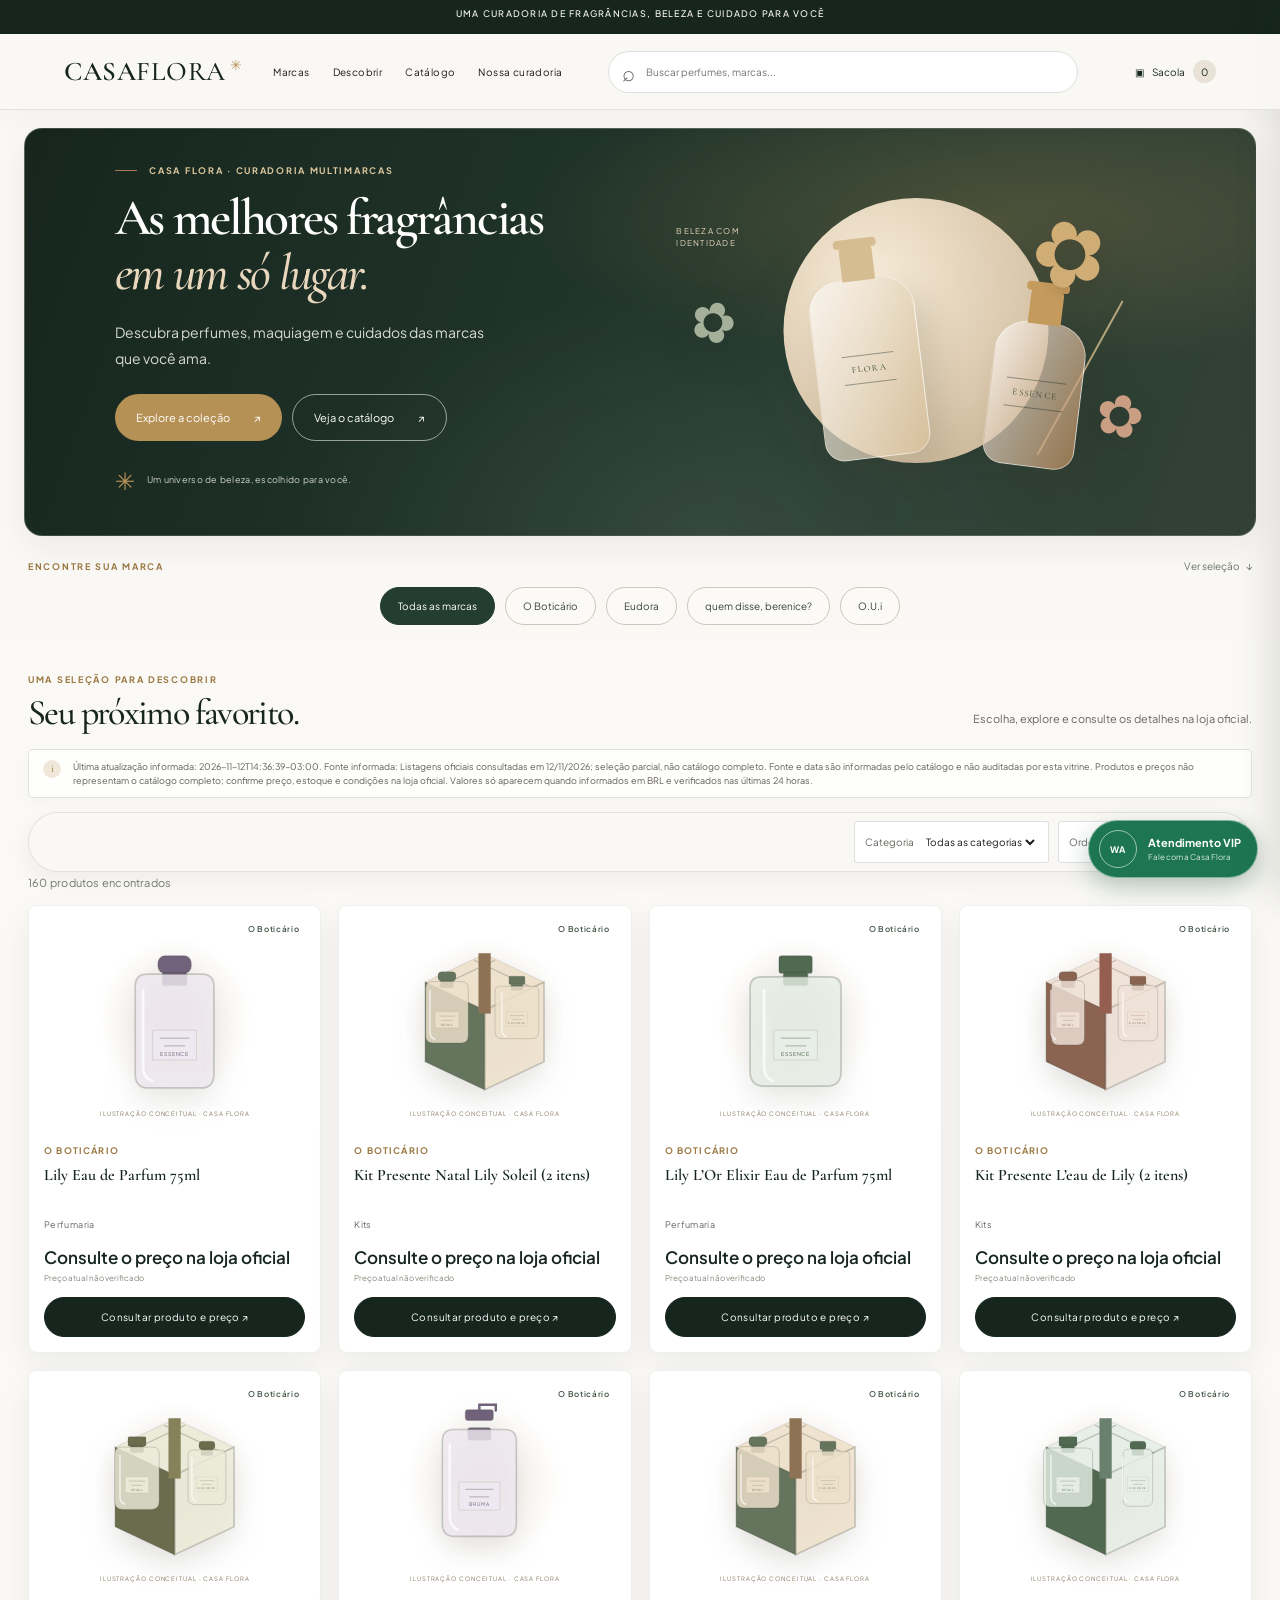
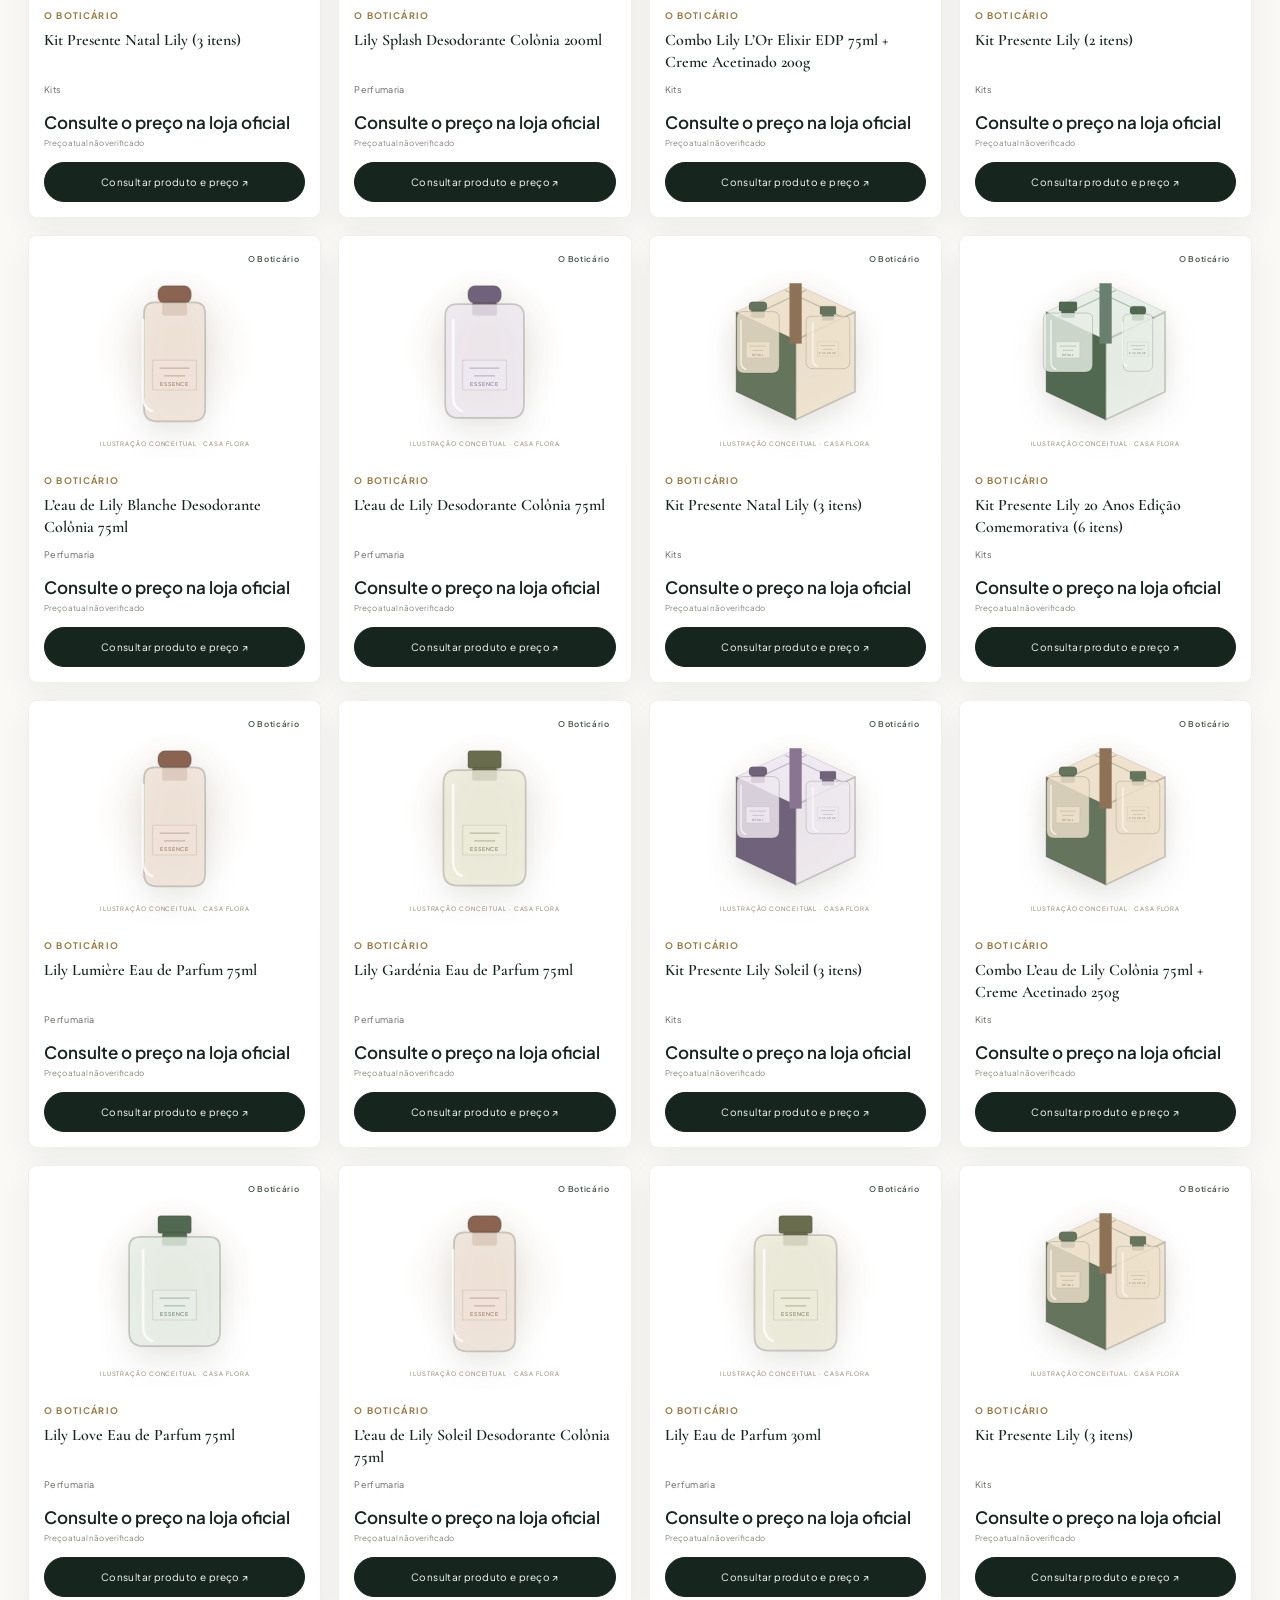
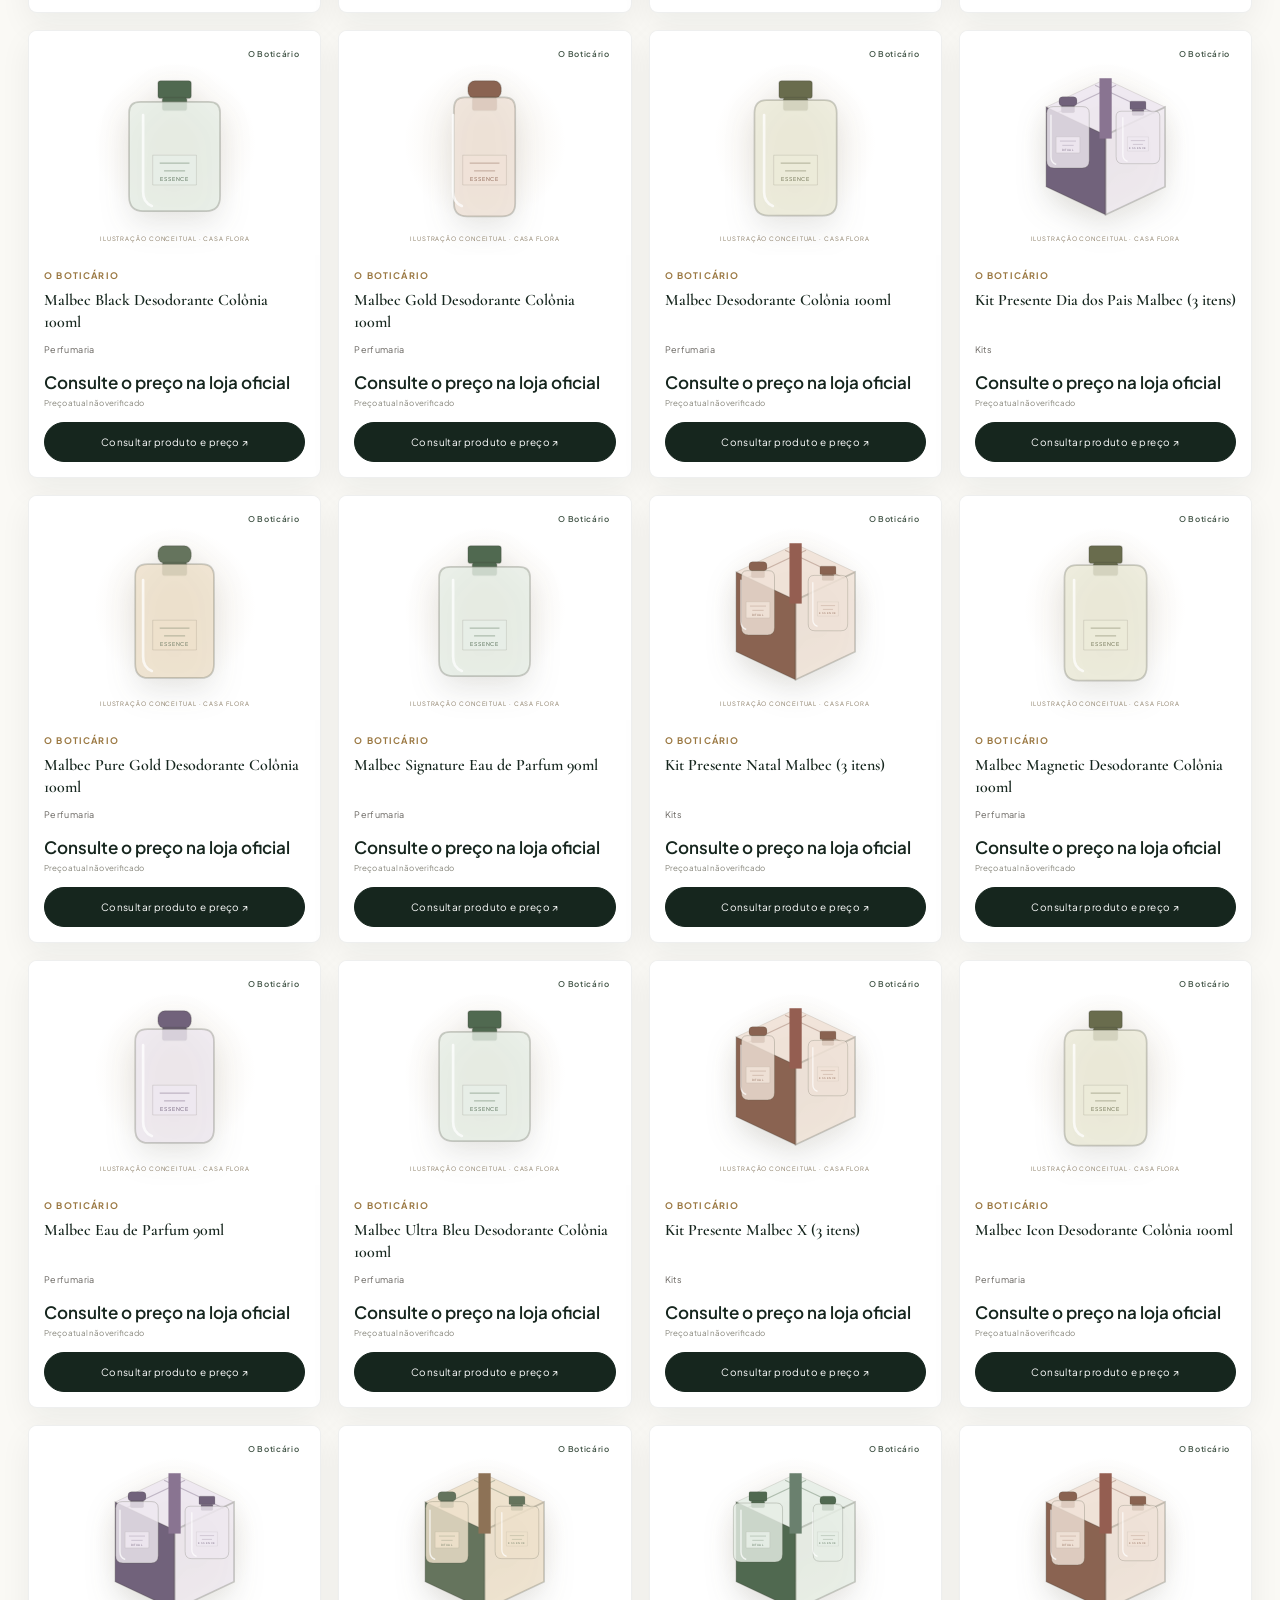
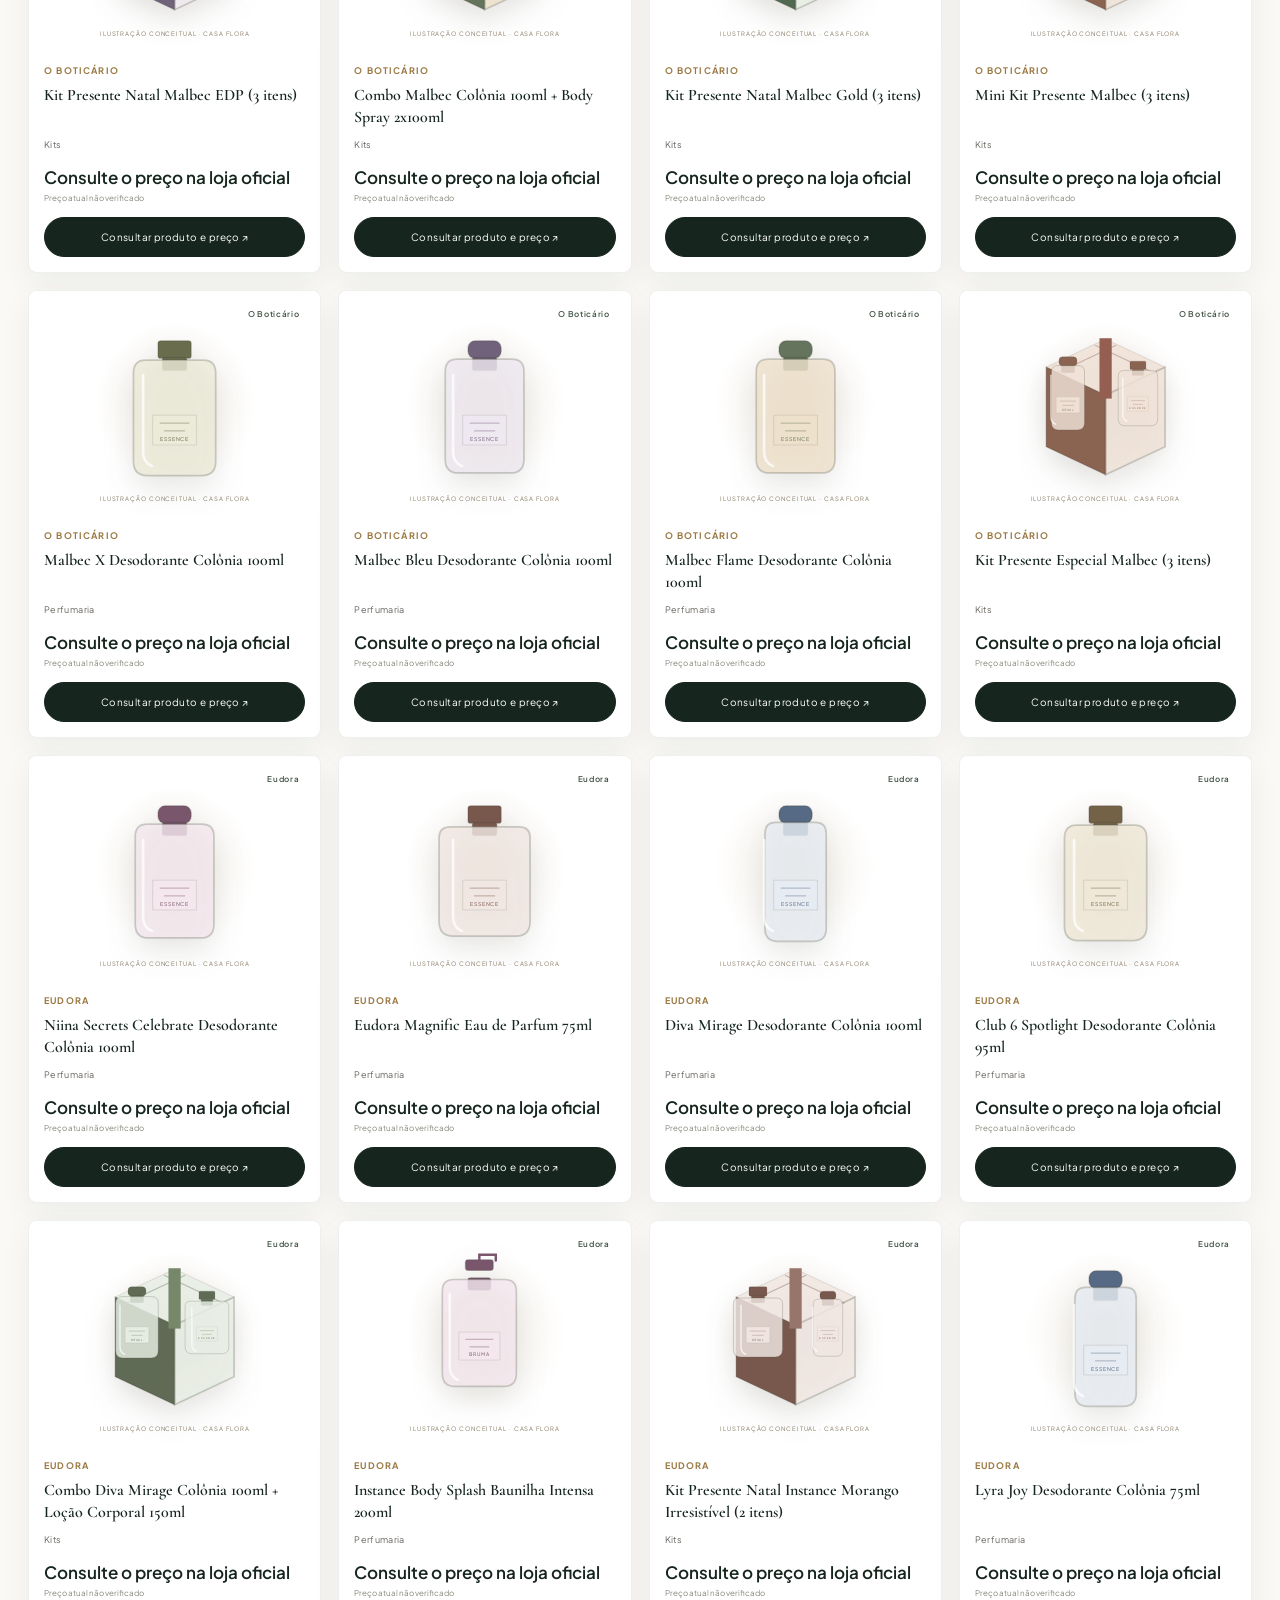
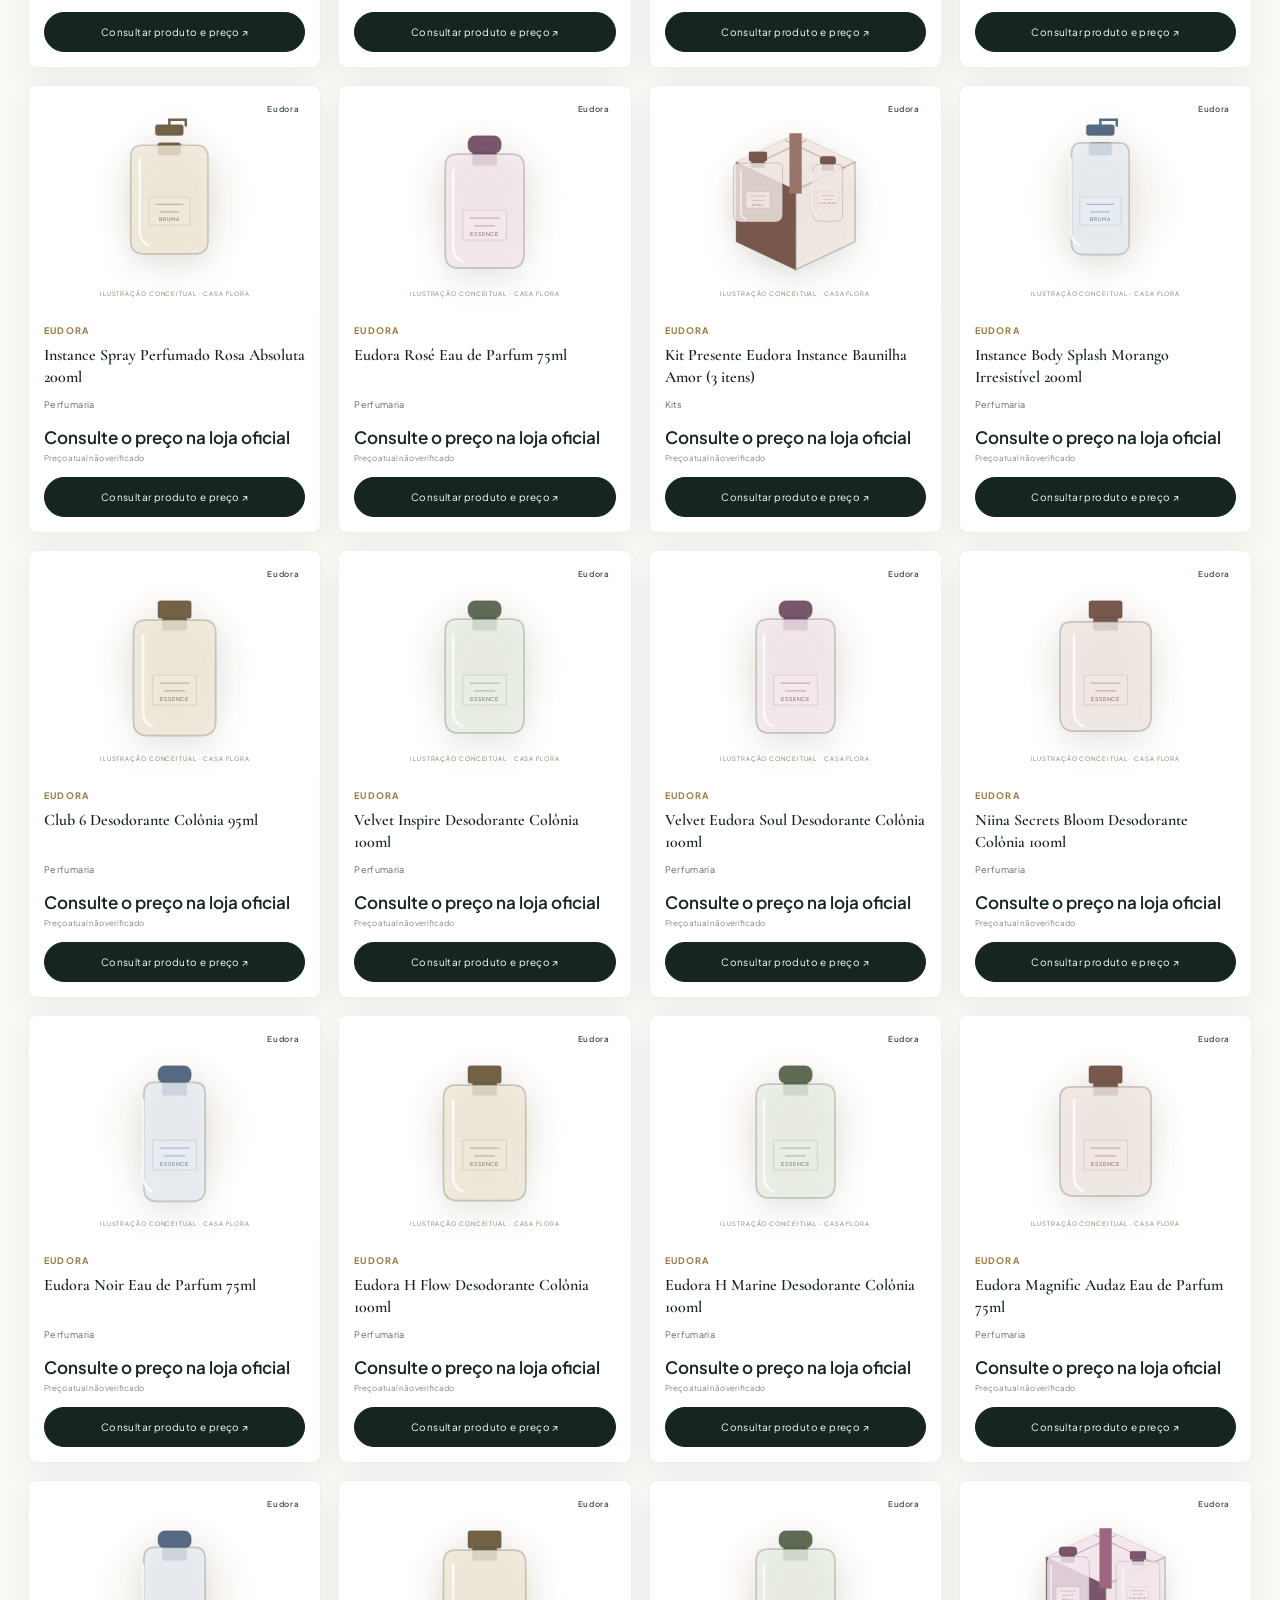
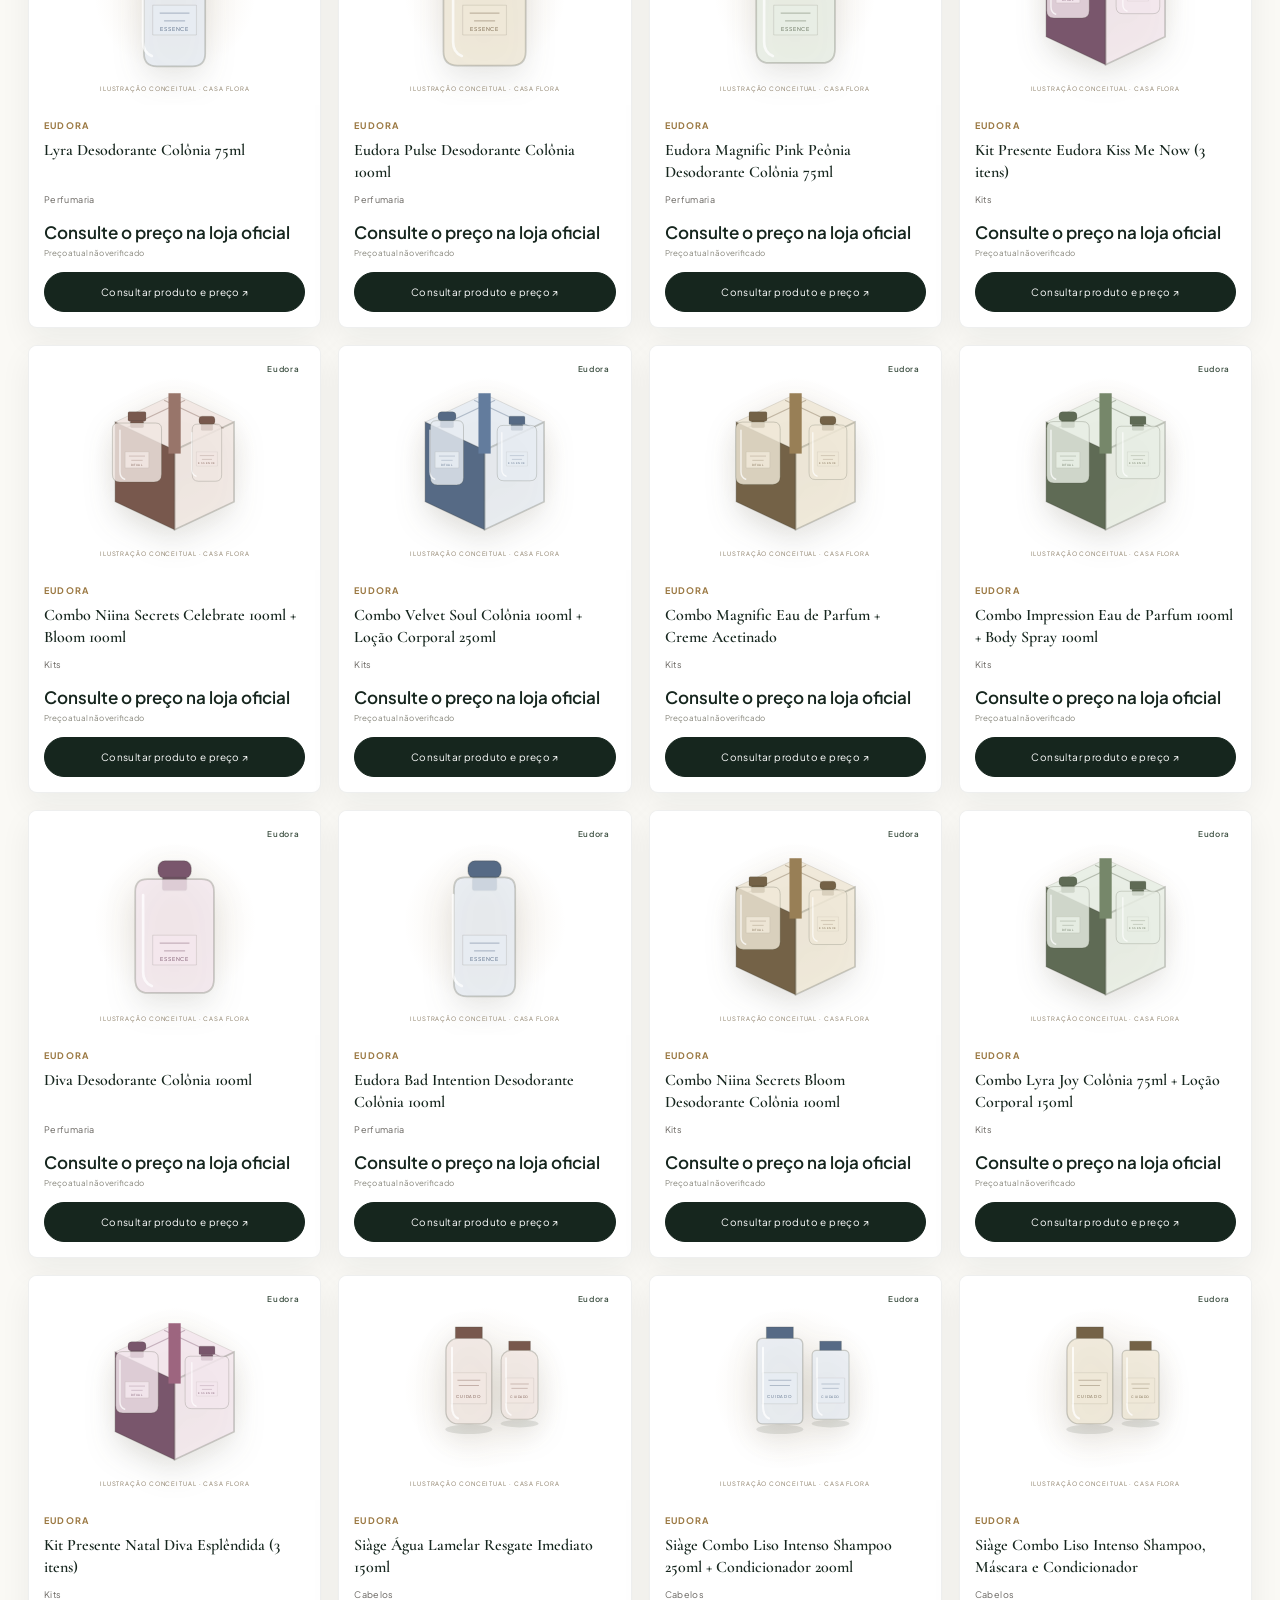
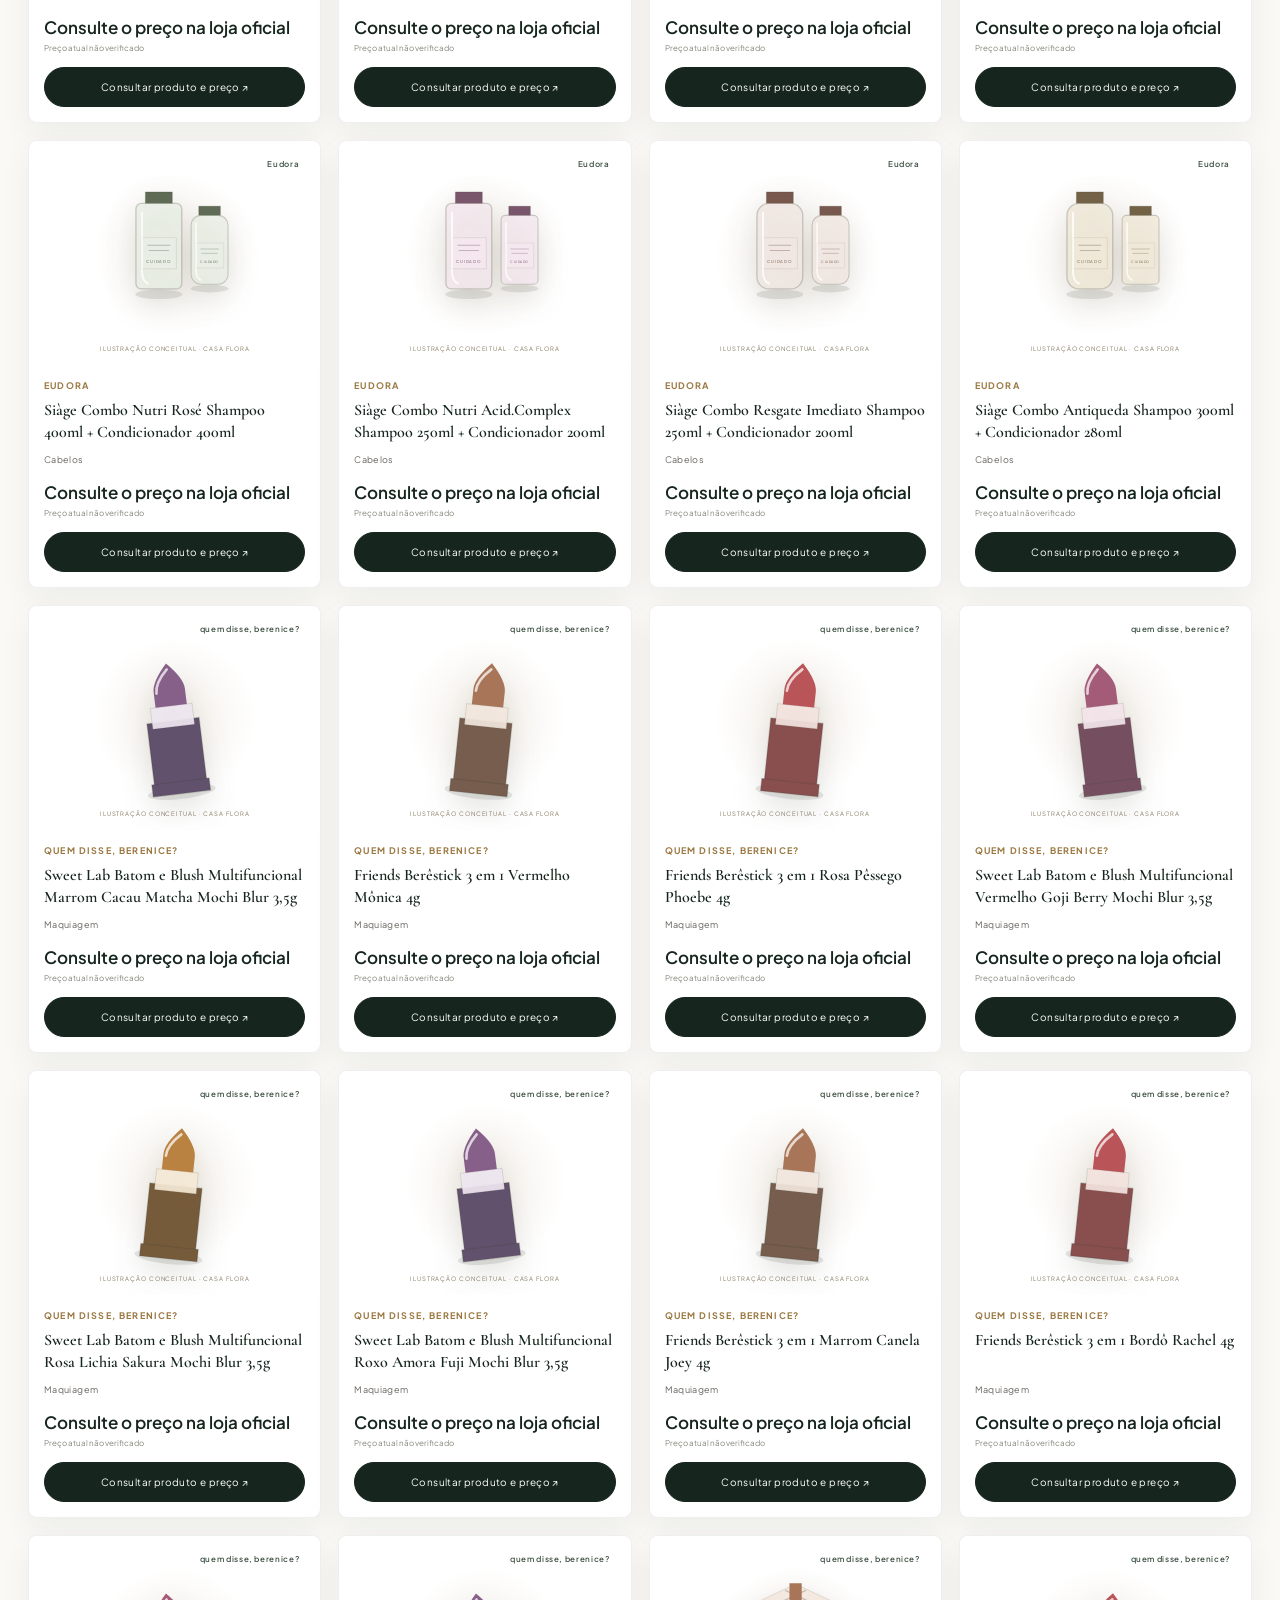
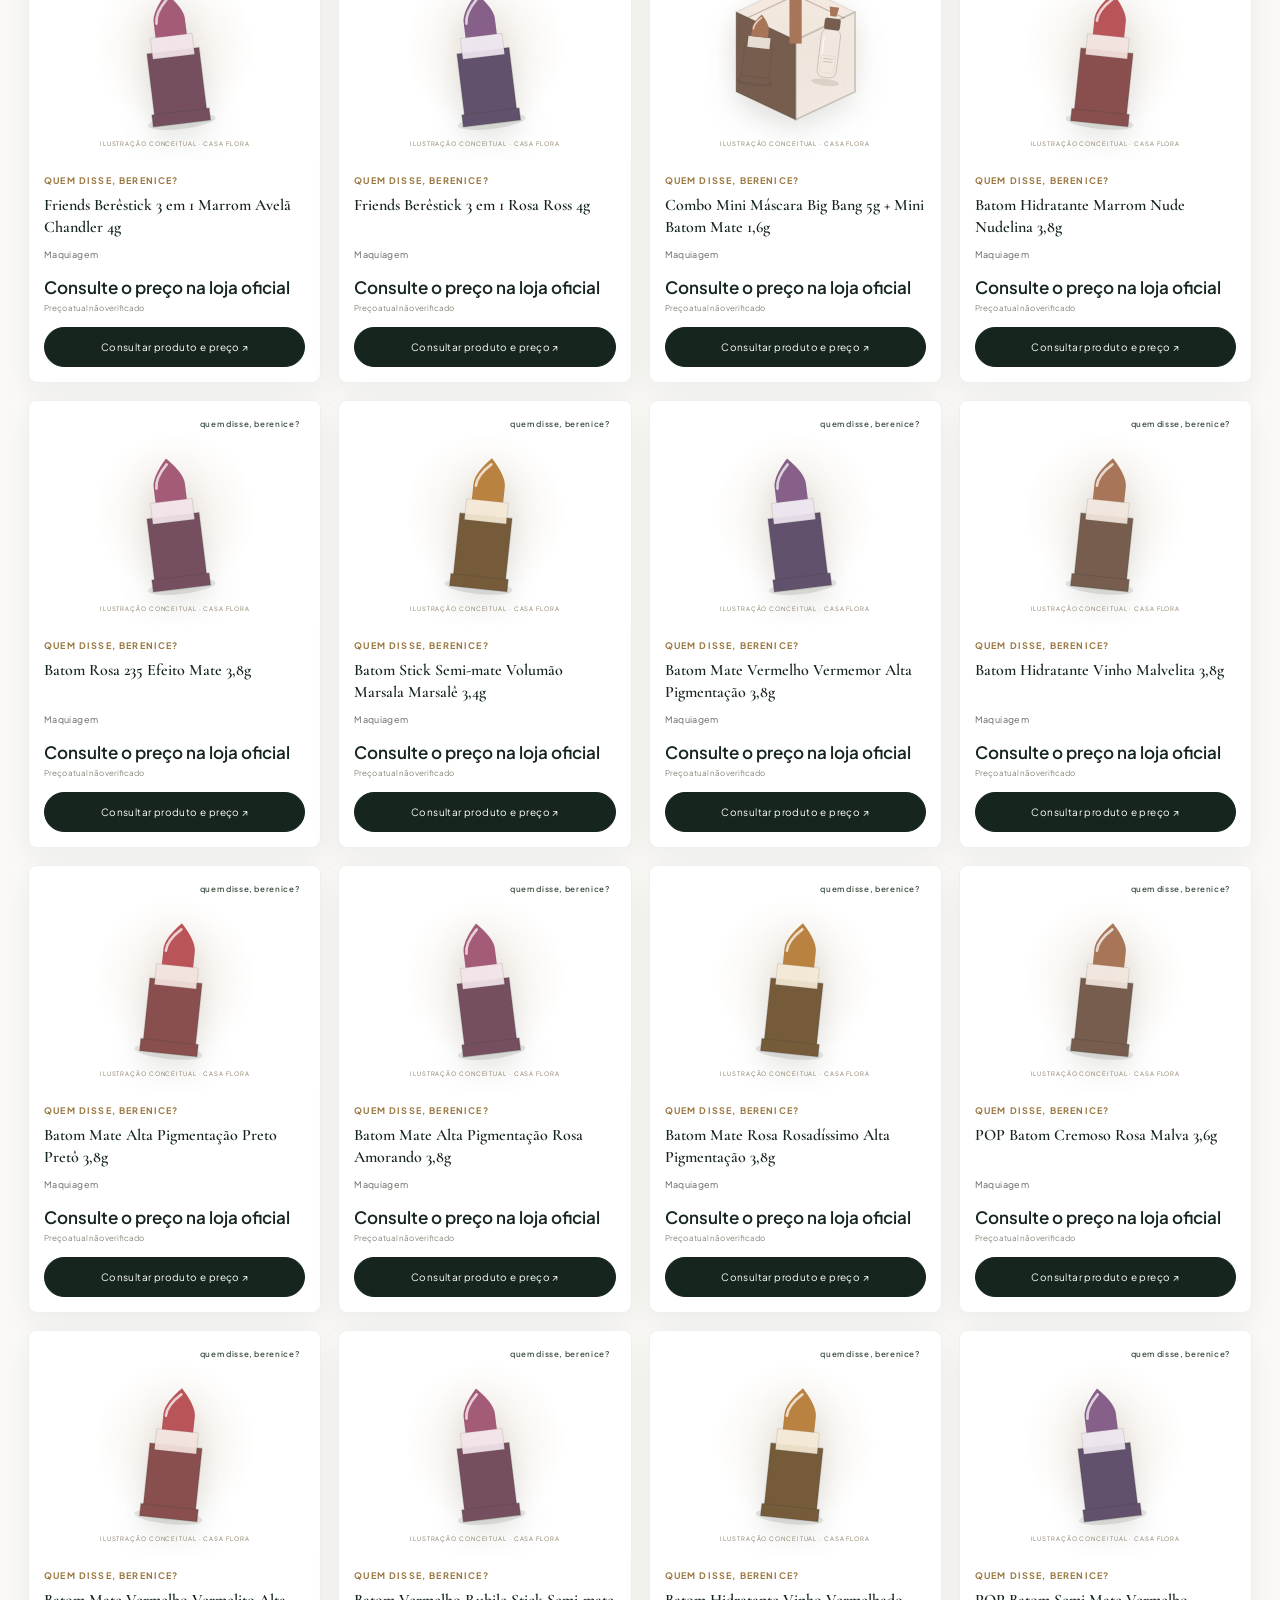
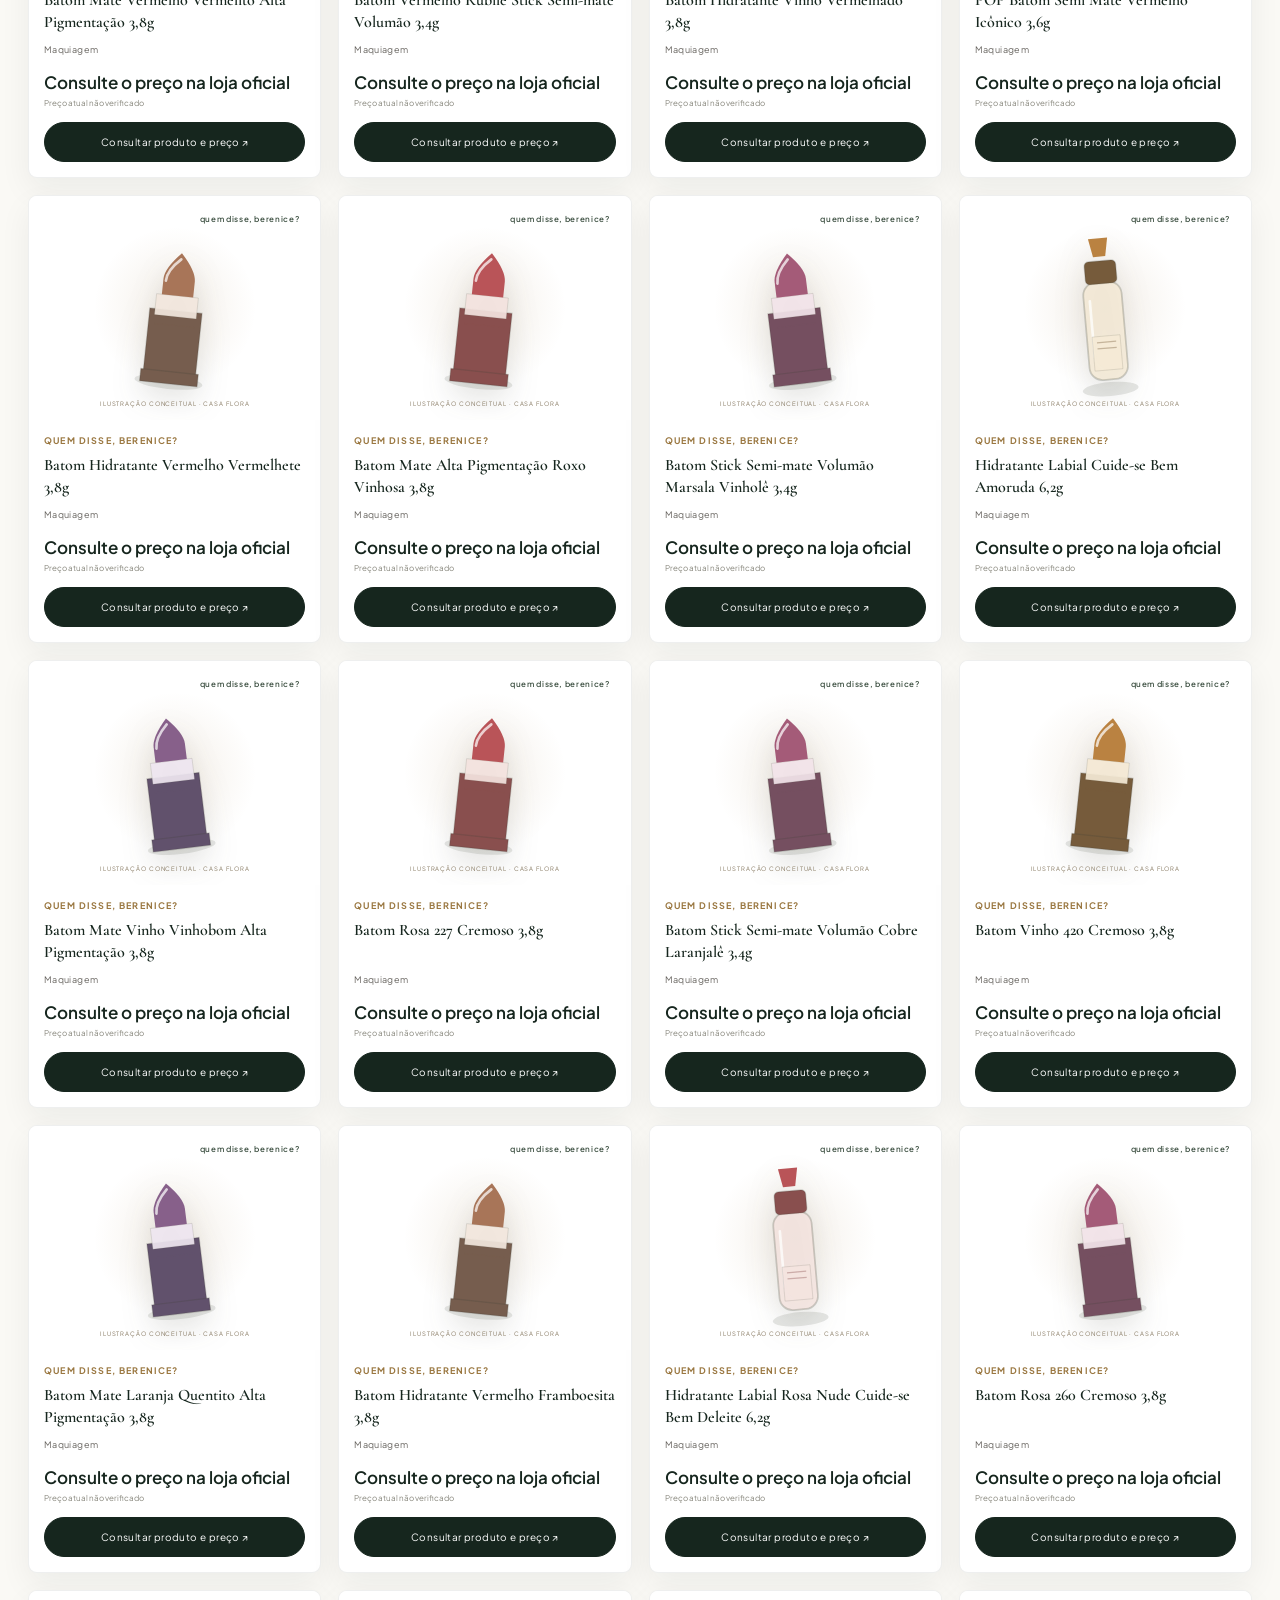
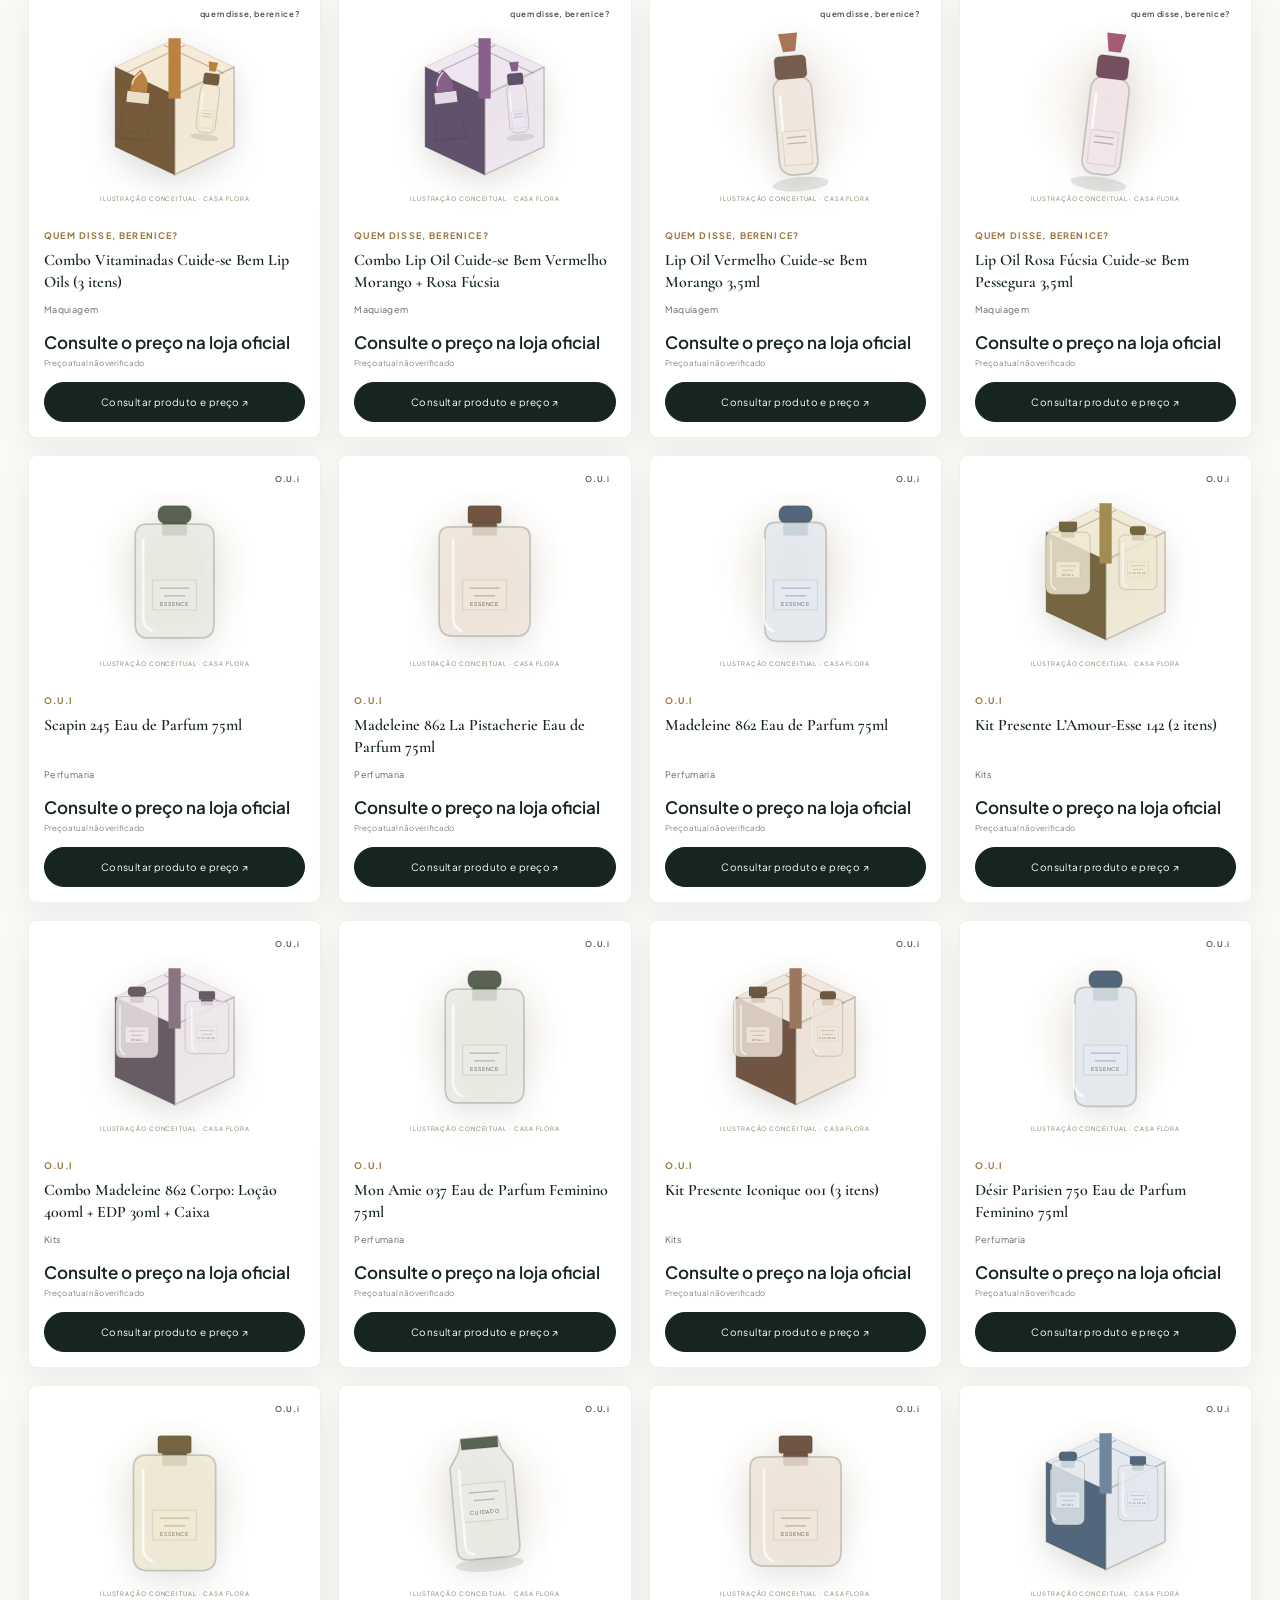
==== commit 1f0ac2ec: "Adapt storefront to luxury visual style Co-authored-by: Copilot App <223556219+Copilot@users.noreply" ====
--- a/index.html
+++ b/index.html
@@ -8,10 +8,11 @@
     <title>Casa Flora — beleza que floresce em você</title>
     <link rel="preconnect" href="https://fonts.googleapis.com">
     <link rel="preconnect" href="https://fonts.gstatic.com" crossorigin>
-    <link href="https://fonts.googleapis.com/css2?family=DM+Sans:wght@400;500;600;700&family=Playfair+Display:wght@500;600;700&display=swap" rel="stylesheet">
+    <link href="https://fonts.googleapis.com/css2?family=Cormorant+Garamond:ital,wght@0,500;0,600;0,700;1,500;1,600&family=Plus+Jakarta+Sans:wght@400;500;600;700&display=swap" rel="stylesheet">
     <link rel="stylesheet" href="styles.css">
   </head>
   <body>
+    <div class="announcement-bar">Uma curadoria de fragrâncias, beleza e cuidado para você</div>
     <header class="site-header">
       <a class="wordmark" href="#" aria-label="Casa Flora — início">casa<span>flora</span><i>✳</i></a>
       <nav class="main-nav" aria-label="Navegação principal">
--- a/styles.css
+++ b/styles.css
@@ -474,6 +474,126 @@
   .vip-support { display: none !important; }
 }
 
+:root {
+  --paper: #faf8f5;
+  --ink: #1c1c1c;
+  --muted: #686560;
+  --green: #16261e;
+  --forest-muted: #2c4236;
+  --line: rgba(22, 38, 30, .1);
+  --bg-sand: #f2ece4;
+  --white: #fff;
+  --shadow-soft: 0 12px 32px rgba(22, 38, 30, .06);
+  --shadow-hover: 0 20px 40px rgba(22, 38, 30, .12);
+  --serif: "Cormorant Garamond", Georgia, serif;
+  --sans: "Plus Jakarta Sans", Arial, sans-serif;
+  --gold: #b69156;
+  --gold-dark: #9a7740;
+}
+body { background: var(--paper); color: var(--ink); font-family: var(--sans); }
+.announcement-bar {
+  min-height: 34px;
+  padding: 8px 16px;
+  background: var(--green);
+  color: var(--paper);
+  font-size: 9px;
+  font-weight: 500;
+  letter-spacing: .14em;
+  text-align: center;
+  text-transform: uppercase;
+}
+.site-header { background: rgba(250, 248, 245, .92); border-bottom-color: var(--line); }
+.main-nav { color: var(--ink); font-size: 10px; }
+.main-nav a:hover { color: var(--gold-dark); }
+.wordmark { color: var(--green); font-family: var(--serif); letter-spacing: .02em; text-transform: uppercase; }
+.wordmark span { font-style: normal; font-weight: 500; }
+.wordmark i { color: var(--gold); }
+.header-search { border-radius: 50px; }
+.header-search input { font-family: var(--sans); font-size: 10px; }
+.bag-button { color: var(--green); font-size: 10px; }
+.bag-count { background: var(--bg-sand); }
+.hero {
+  min-height: 370px;
+  border: 1px solid rgba(255,255,255,.16);
+  background:
+    radial-gradient(ellipse at 79% 22%, rgba(182,145,86,.26), transparent 34%),
+    radial-gradient(ellipse at 55% 100%, rgba(255,255,255,.08), transparent 43%),
+    linear-gradient(110deg, #16261e 0%, #24392e 61%, #334236 100%);
+  box-shadow: var(--shadow-soft);
+  color: var(--white);
+}
+.hero .eyebrow { color: #dec99e; }
+.hero h1 { color: var(--white); font-weight: 600; }
+.hero h1 em { color: #e8d7bc; }
+.hero-description { color: rgba(255,255,255,.82); font-weight: 400; }
+.hero-note { color: rgba(255,255,255,.78); }
+.note-icon { color: var(--gold); }
+.hero .button-dark { border-radius: 50px; background: var(--gold); box-shadow: none; }
+.hero .button-dark:hover { background: var(--gold-dark); }
+.hero .button-outline { border-color: rgba(255,255,255,.55); border-radius: 50px; color: var(--white); }
+.hero .button-outline:hover { background: rgba(255,255,255,.1); }
+.sun-disc { background: radial-gradient(circle at 34% 30%, #e8d9bf, #aa9068 78%); }
+.bottle { border-color: rgba(255,255,255,.42); background: linear-gradient(110deg, rgba(255,255,255,.66), rgba(214,190,151,.76)); }
+.bottle:before, .bottle:after { background: #d6bd91; }
+.bottle span { border-color: rgba(22,38,30,.4); color: #344435; }
+.bottle-two { background: linear-gradient(110deg, rgba(255,255,255,.66), rgba(180,135,90,.78)); }
+.bottle-two:before, .bottle-two:after { background: #c49a5d; }
+.flower-one { color: #d1ad76; }
+.flower-two { color: #a4b09a; }
+.flower-three { color: #c99e82; }
+.art-caption { color: #e8d7bc; }
+.art-stem { border-color: #b6a47b; }
+.brand-section.section-wrap { padding-top: 26px; padding-bottom: 15px; }
+.brand-filter-heading .eyebrow { color: var(--gold-dark); }
+.brand-filter-heading > a { color: var(--forest-muted); }
+.brand-chip {
+  border-color: rgba(22,38,30,.18);
+  background: var(--white);
+  color: var(--ink);
+  font-family: var(--sans);
+}
+.brand-chip:hover { border-color: var(--green); }
+.brand-chip.is-active { border-color: var(--green); background: var(--green); }
+.collection-section { background: #f5f1eb; }
+.collection-section .section-wrap { padding-top: 38px; }
+.collection-heading .eyebrow { color: var(--gold-dark); }
+.collection-heading h2 { color: var(--green); }
+.collection-intro { color: var(--muted); }
+.catalog-notice { border-color: rgba(22,38,30,.12); background: rgba(255,255,255,.72); color: #625e56; }
+.catalog-notice:before { background: #efe7d9; color: var(--gold-dark); }
+.catalog-toolbar { border-color: rgba(22,38,30,.1); border-radius: 30px; background: rgba(250,248,245,.94); }
+.filter-label, .search-box { border-color: rgba(22,38,30,.14); background: var(--white); color: var(--muted); }
+.filter-label select, .search-box input { color: var(--ink); font-family: var(--sans); }
+.product-card { border-color: rgba(22,38,30,.07); border-radius: 14px; background: var(--white); box-shadow: var(--shadow-soft); }
+.product-card:hover { box-shadow: var(--shadow-hover); }
+.product-visual[data-brand] { background: #fff; }
+.product-visual:before { width: 150px; height: 150px; background: radial-gradient(circle, rgba(242,236,228,.85), rgba(255,255,255,0) 72%); box-shadow: none; }
+.product-visual[data-art="true"]:after { color: #897b64; font-size: 6px; letter-spacing: .15em; }
+.product-brand-badge { background: var(--bg-sand); color: var(--green); font-size: 7px; letter-spacing: .08em; }
+.product-info { padding: 16px; }
+.product-brand { color: var(--gold-dark); letter-spacing: .13em; }
+.product-name { color: var(--green); font-family: var(--serif); font-size: 19px; font-weight: 600; }
+.product-meta { color: var(--muted); }
+.product-price { color: var(--green); font-size: 17px; }
+.add-button { border-color: var(--green); border-radius: 50px; background: var(--green); color: var(--white); }
+.add-button:hover { border-color: var(--forest-muted); background: var(--forest-muted); color: var(--white); }
+.add-link { color: var(--white); }
+.product-store-link { color: var(--gold-dark); }
+.site-footer { background: #f5f1eb; border-top-color: var(--line); }
+.cart-drawer { background: var(--paper); }
+.cart-head, .cart-summary { border-color: var(--line); }
+.review-button { border-radius: 50px; background: var(--green); }
+
+@media (max-width: 640px) {
+  .announcement-bar { min-height: 30px; padding: 7px 10px; font-size: 8px; }
+  .hero { border-radius: 14px; }
+  .hero .eyebrow { font-size: 8px; letter-spacing: .14em; }
+  .hero .button-outline { border-color: rgba(255,255,255,.6); }
+  .brand-filter-heading .eyebrow { font-size: 8px; }
+  .product-card { border-radius: 10px; }
+  .product-name { font-size: 17px; }
+}
+
 .site-header {
   display: grid;
   grid-template-columns: max-content max-content minmax(220px, 1fr) max-content;
@@ -495,14 +615,15 @@
   grid-template-columns: 1.05fr .95fr;
   border-radius: 18px;
   background:
-    radial-gradient(ellipse at 75% 16%, rgba(255,255,255,.66), transparent 36%),
-    linear-gradient(110deg, #e8dcc9 0%, #efe7d8 52%, #d8c8ae 100%);
+    radial-gradient(ellipse at 79% 22%, rgba(182,145,86,.26), transparent 34%),
+    radial-gradient(ellipse at 55% 100%, rgba(255,255,255,.08), transparent 43%),
+    linear-gradient(110deg, #16261e 0%, #24392e 61%, #334236 100%);
 }
 .hero-copy { max-width: 570px; padding: 0; }
-.hero .eyebrow { margin-bottom: 15px; color: #71634f; }
+.hero .eyebrow { margin-bottom: 15px; color: #dec99e; }
 .hero h1 { max-width: 560px; font-size: clamp(35px, 4vw, 57px); line-height: 1.08; }
-.hero h1 em { color: #89694b; }
-.hero-description { max-width: 390px; margin: 17px 0 22px; color: #5e6057; }
+.hero h1 em { color: #e8d7bc; }
+.hero-description { max-width: 390px; margin: 17px 0 22px; color: rgba(255,255,255,.82); }
 .hero-note { margin-top: 20px; }
 .hero-art { height: 285px; max-width: 520px; }
 .sun-disc { top: 8px; width: 265px; height: 265px; background: radial-gradient(circle at 34% 30%, #f6ead7, #d1bd9f 78%); }
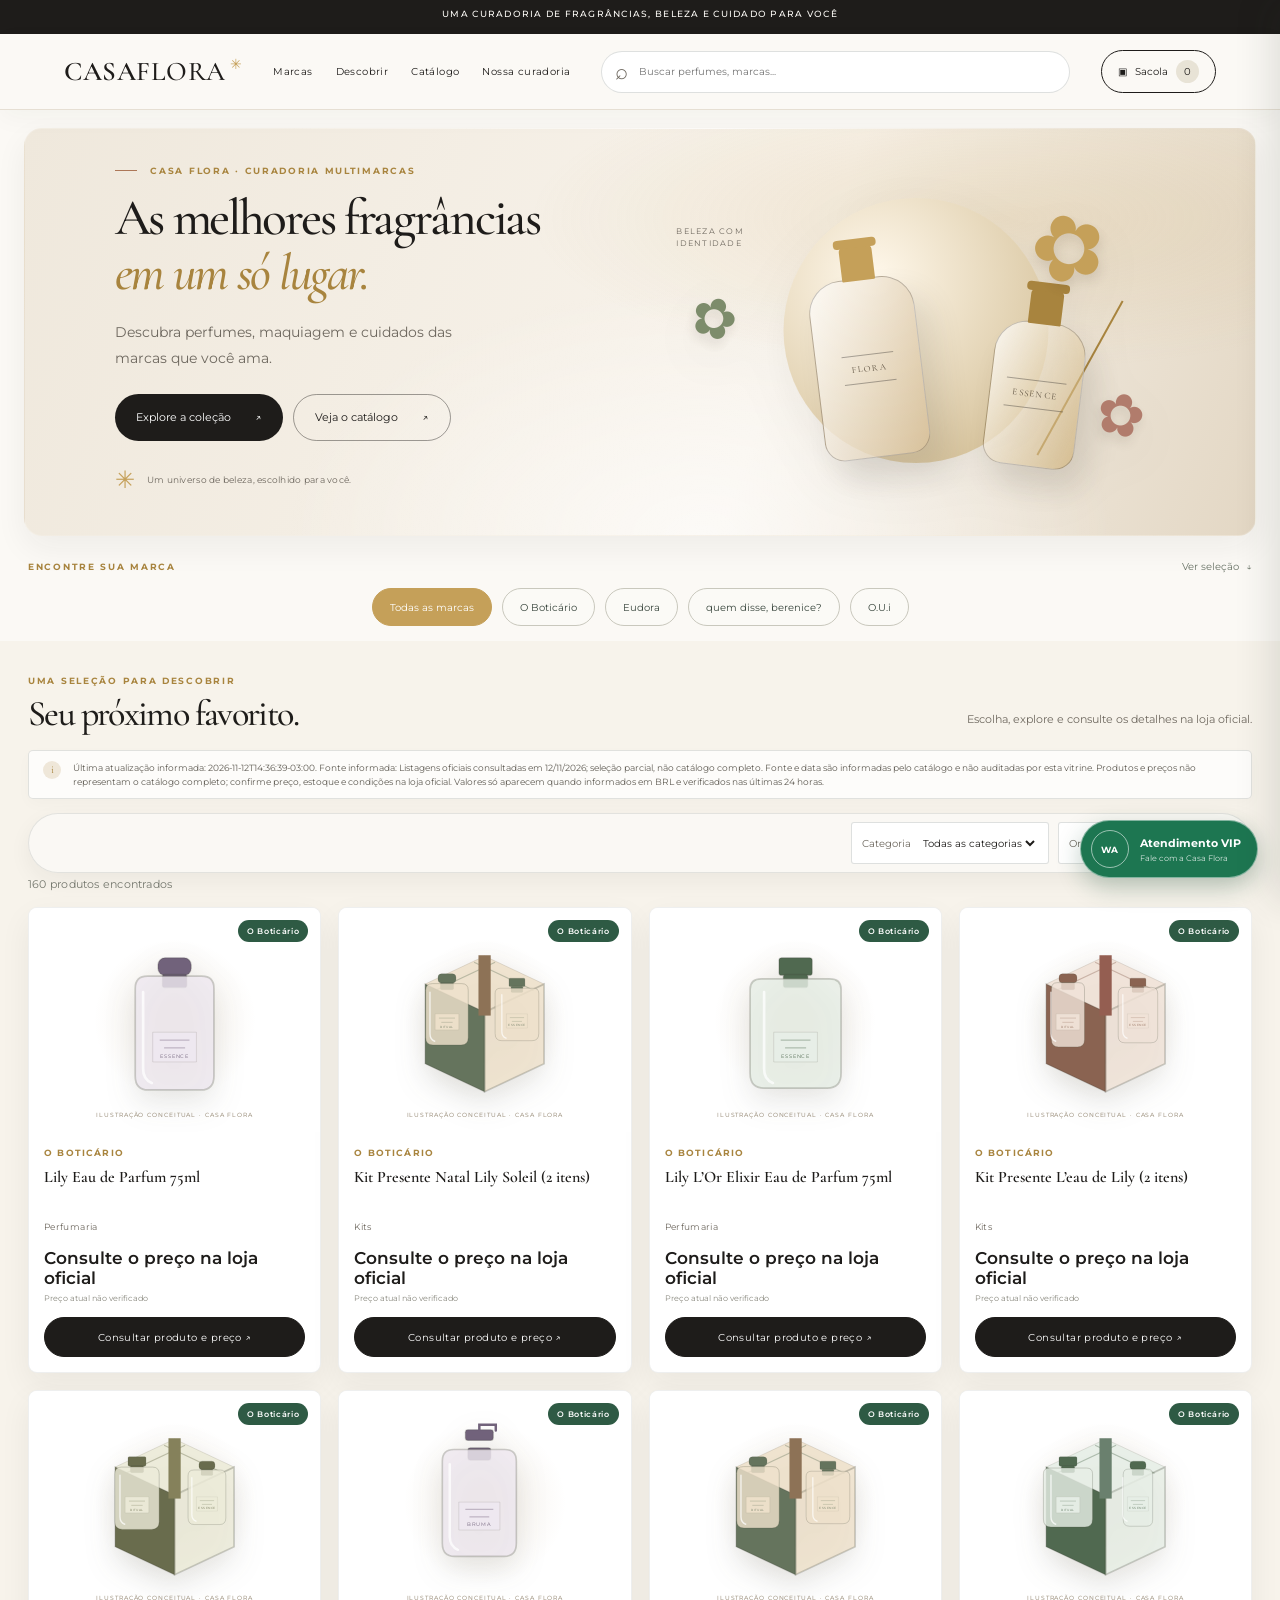
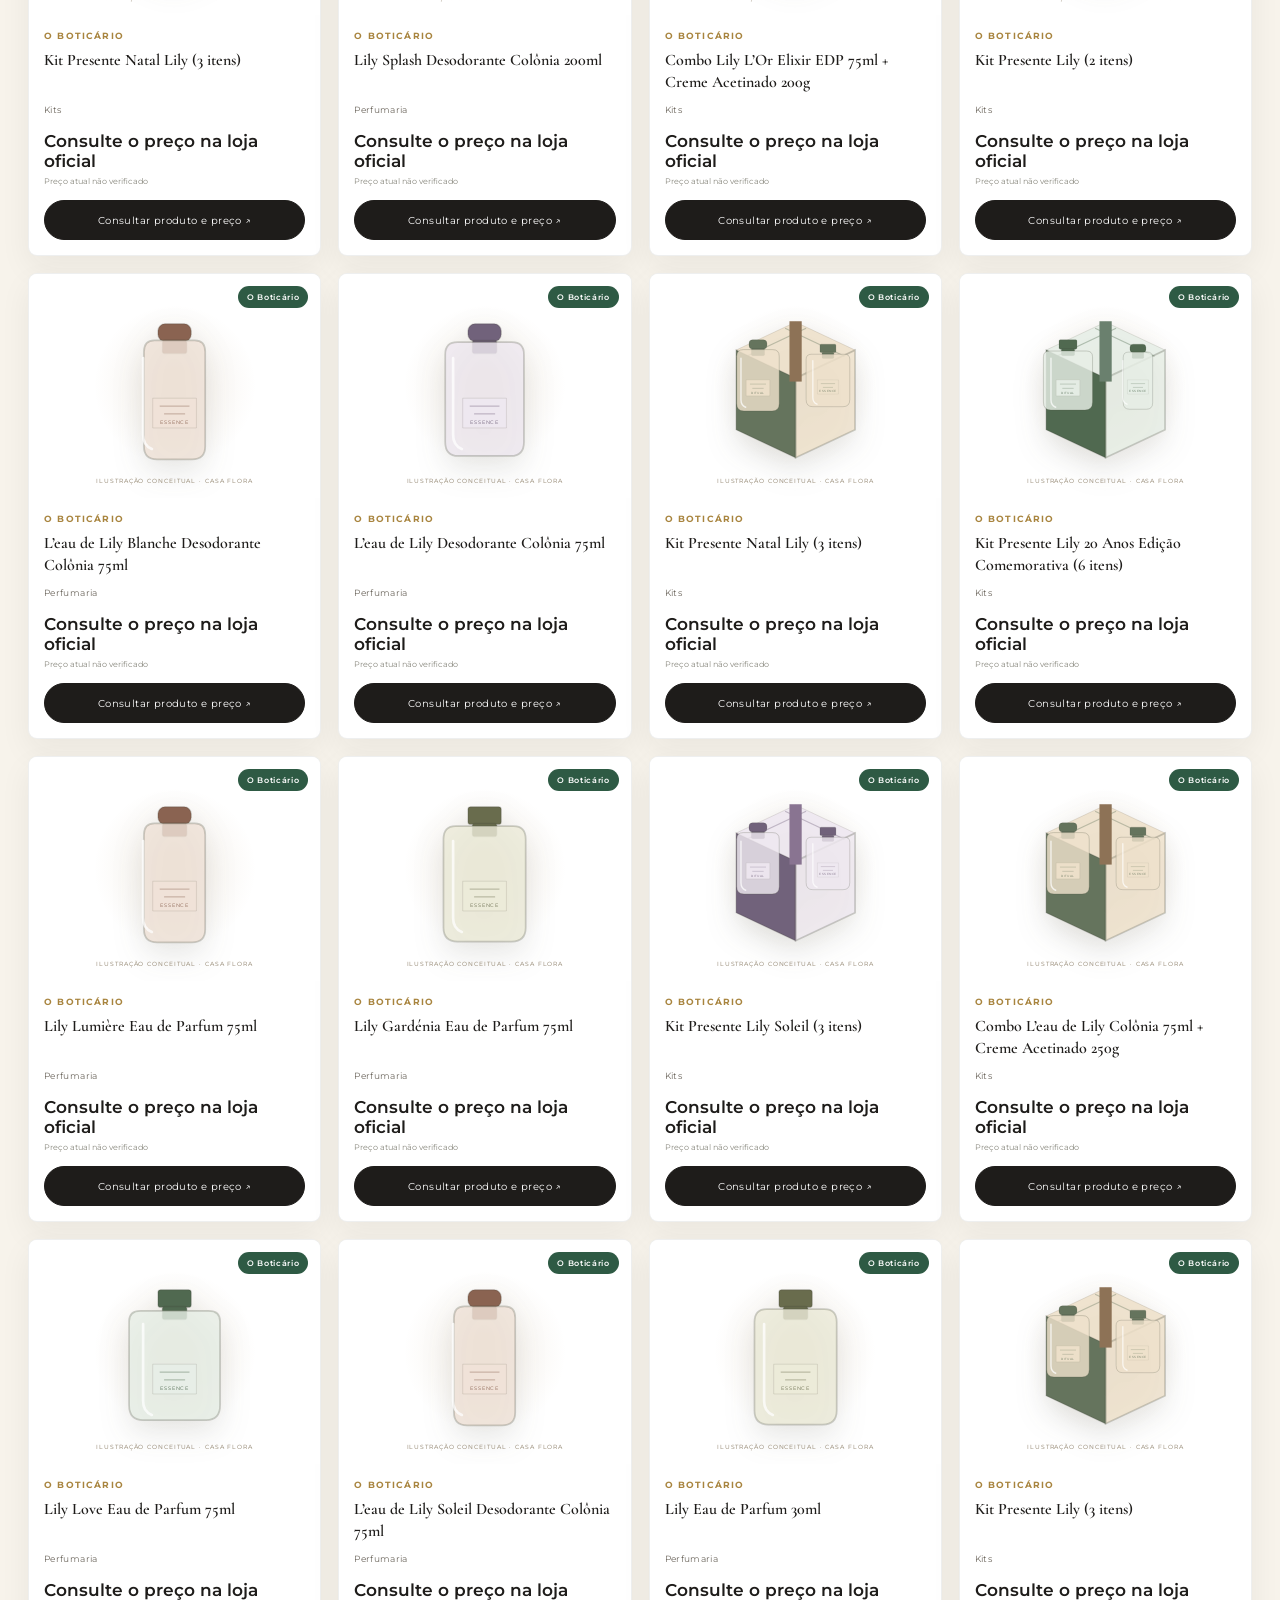
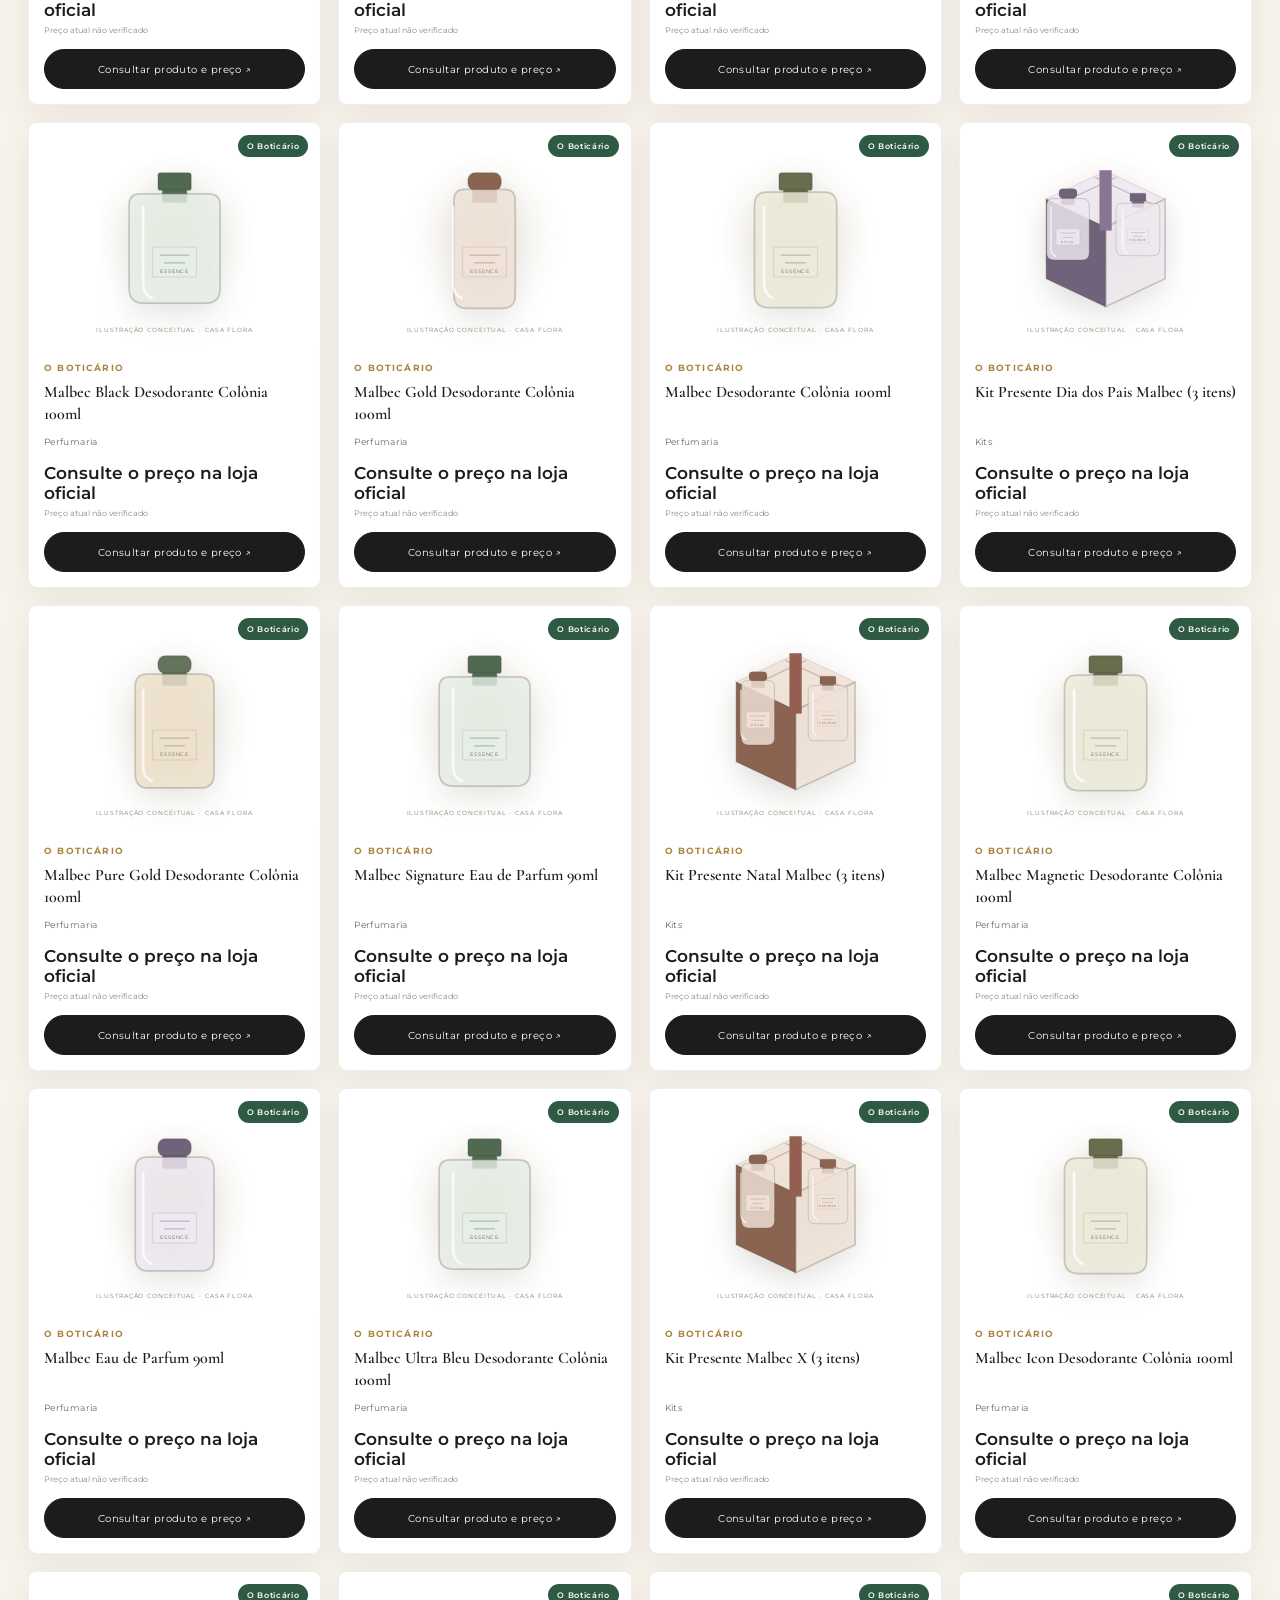
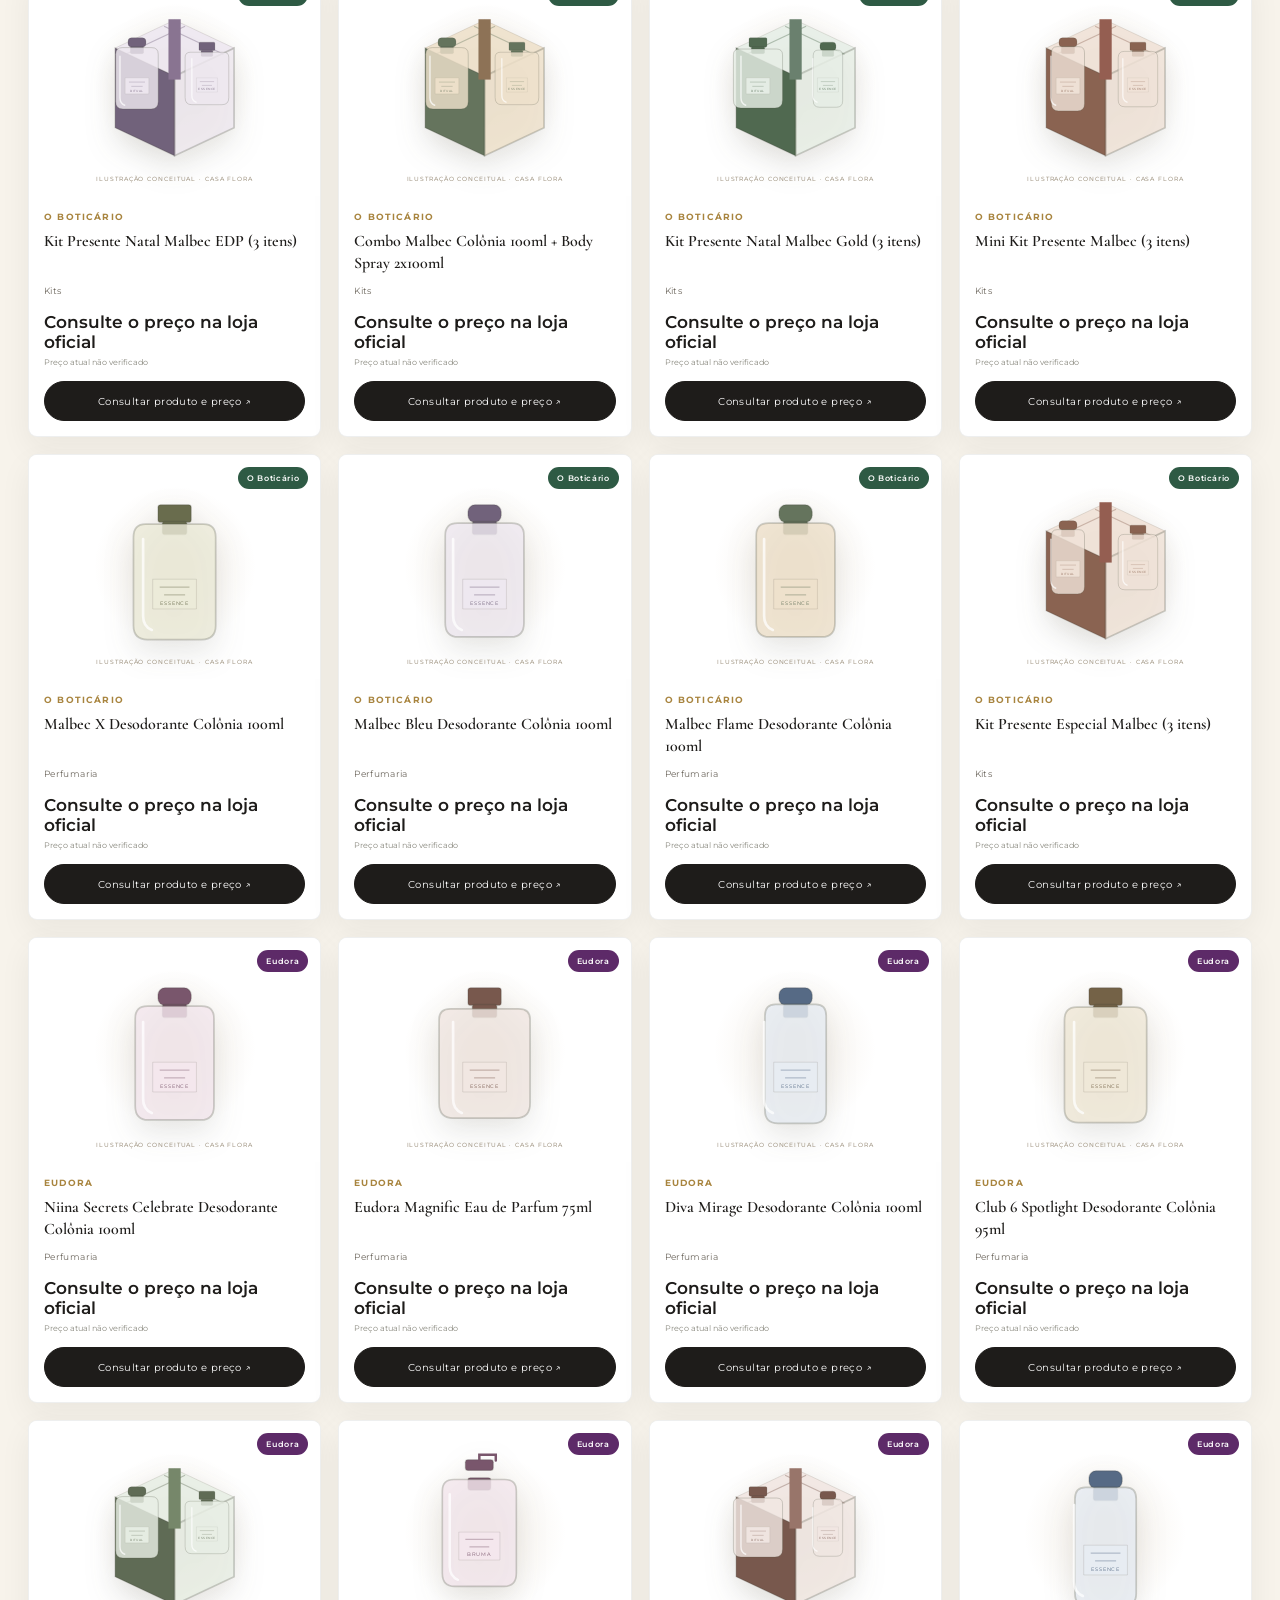
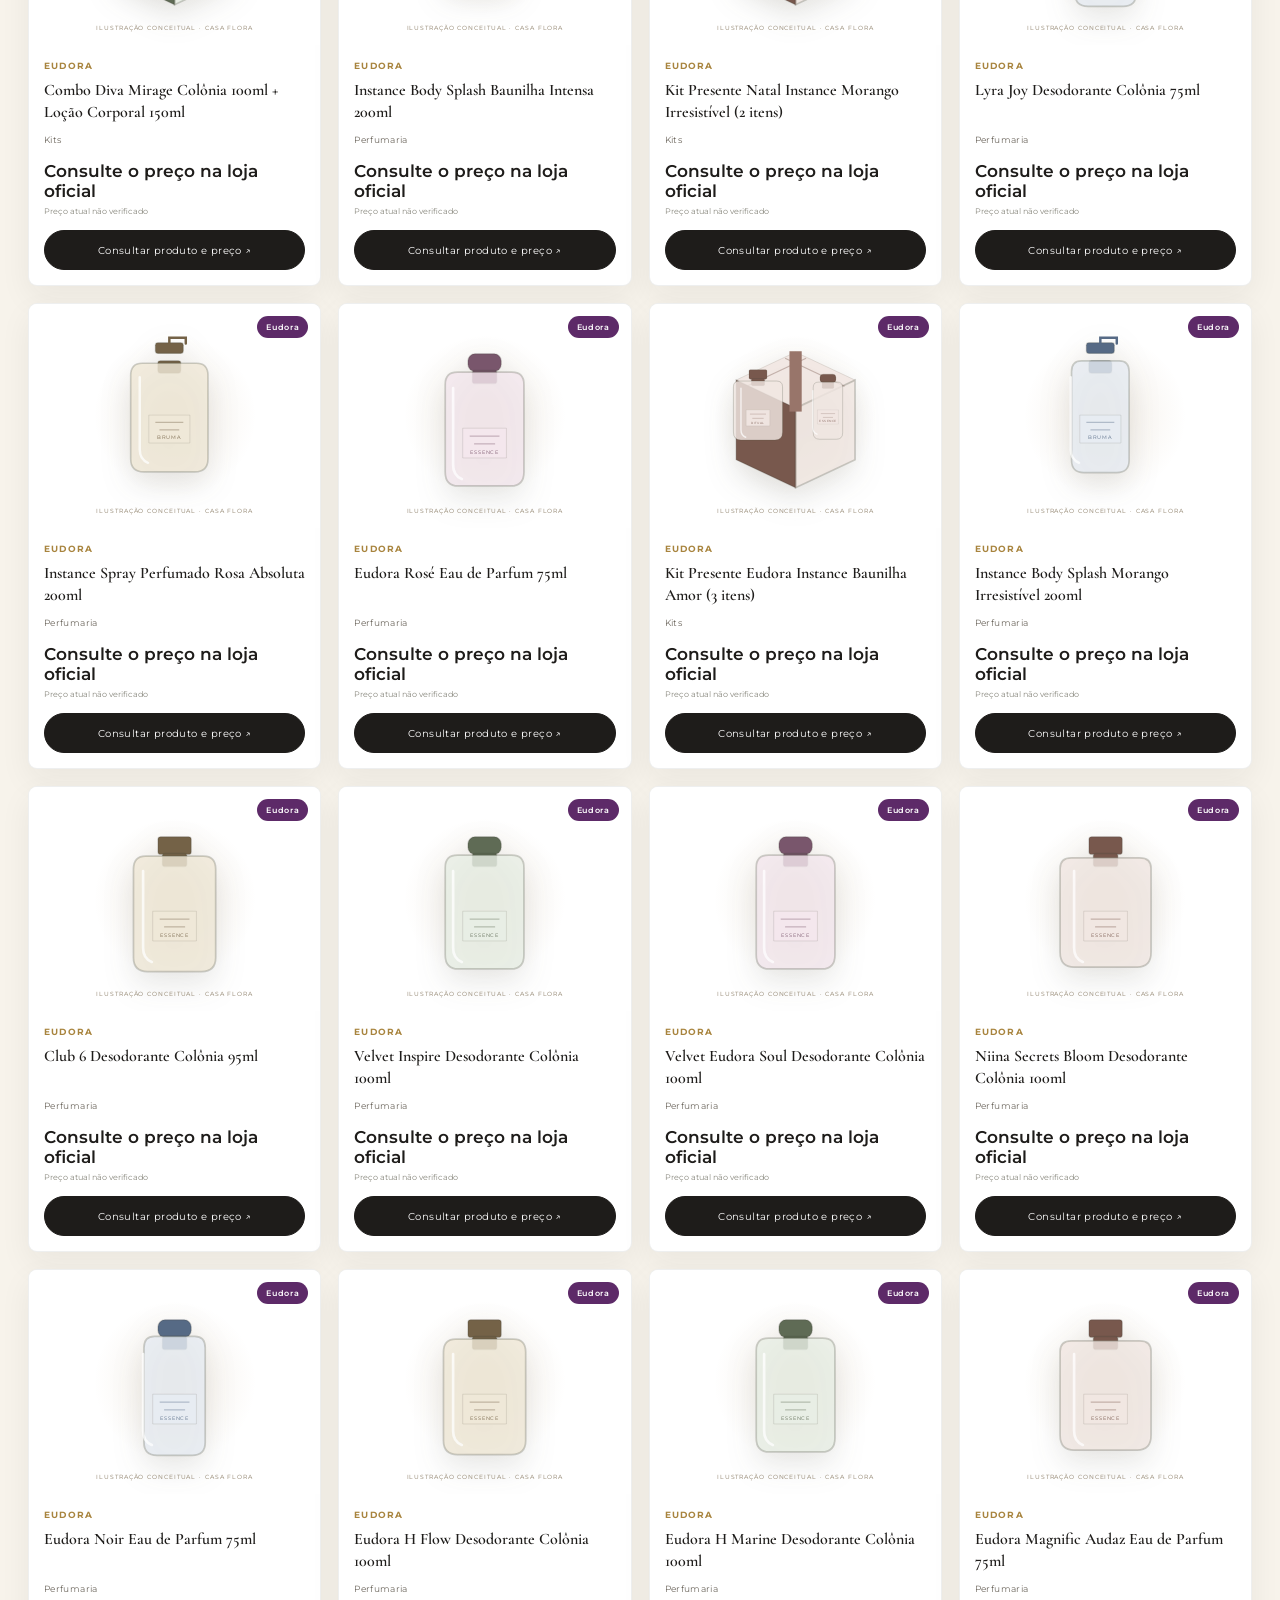
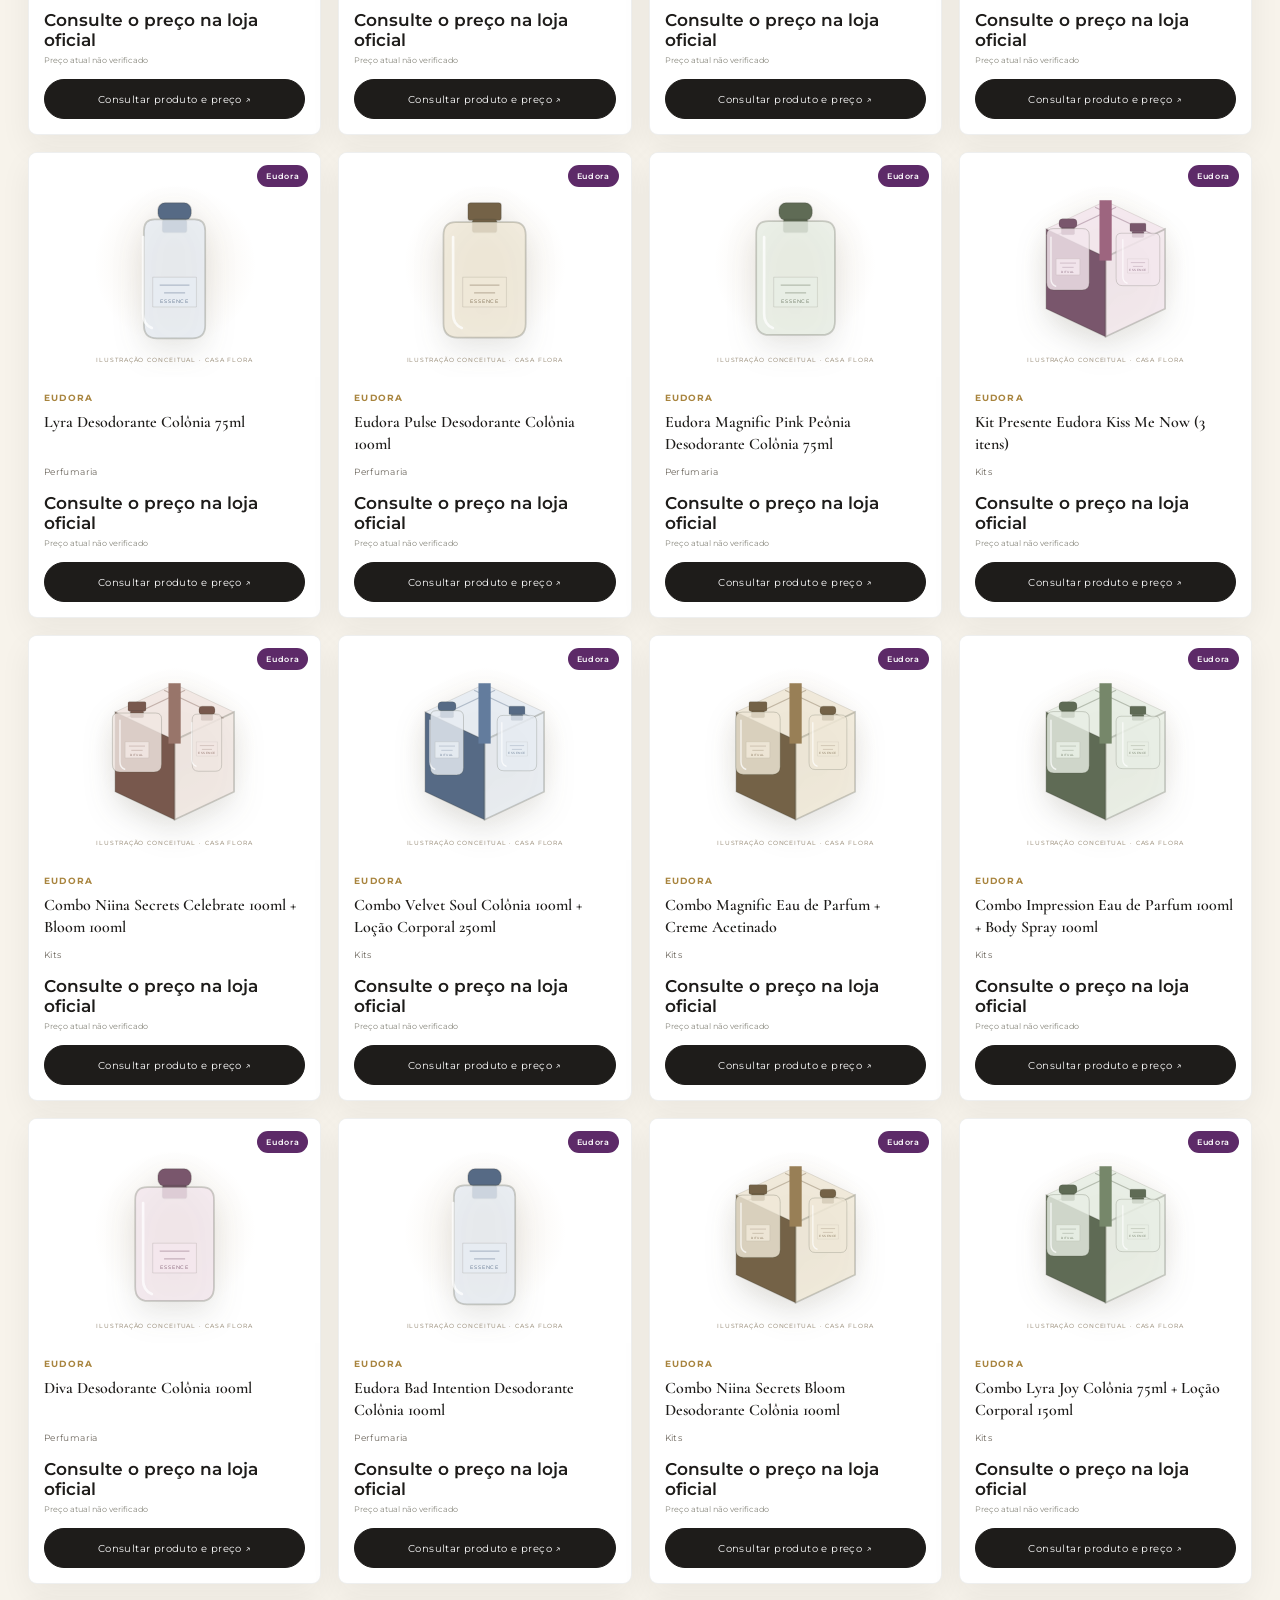
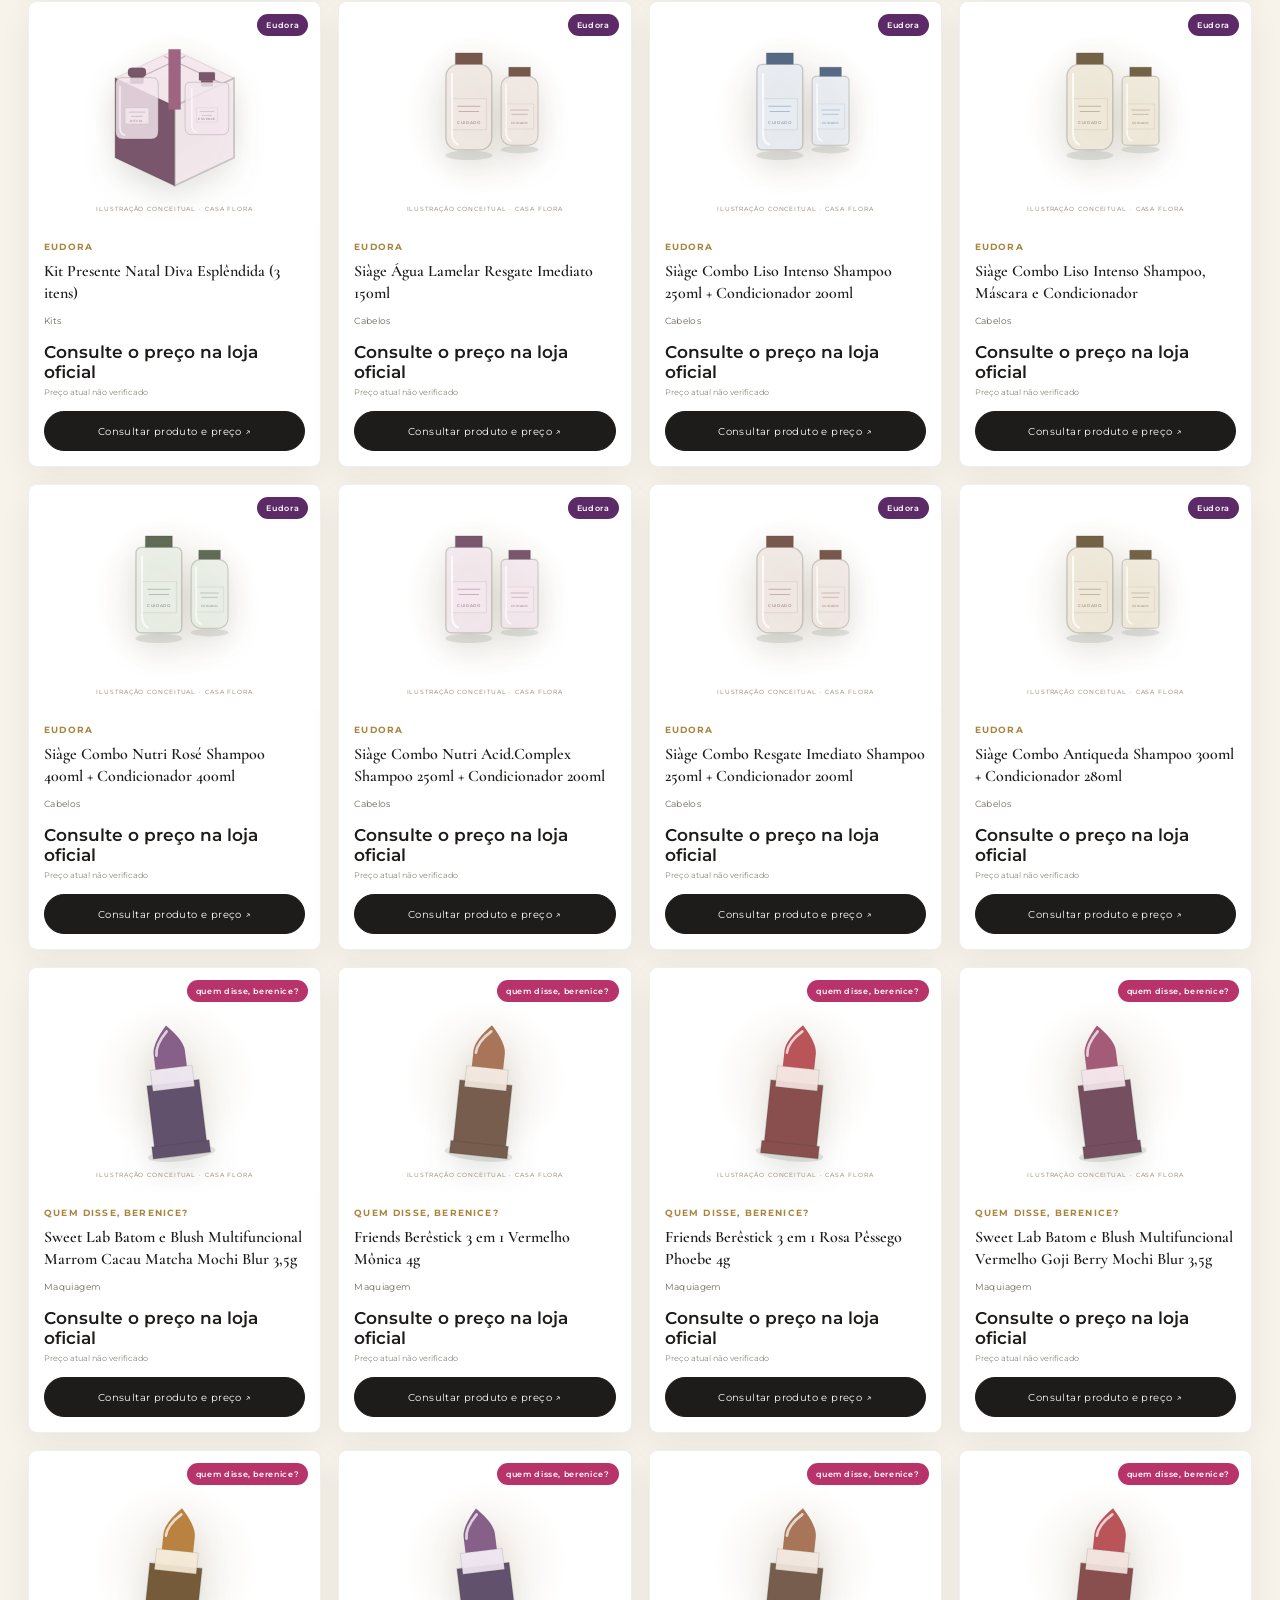
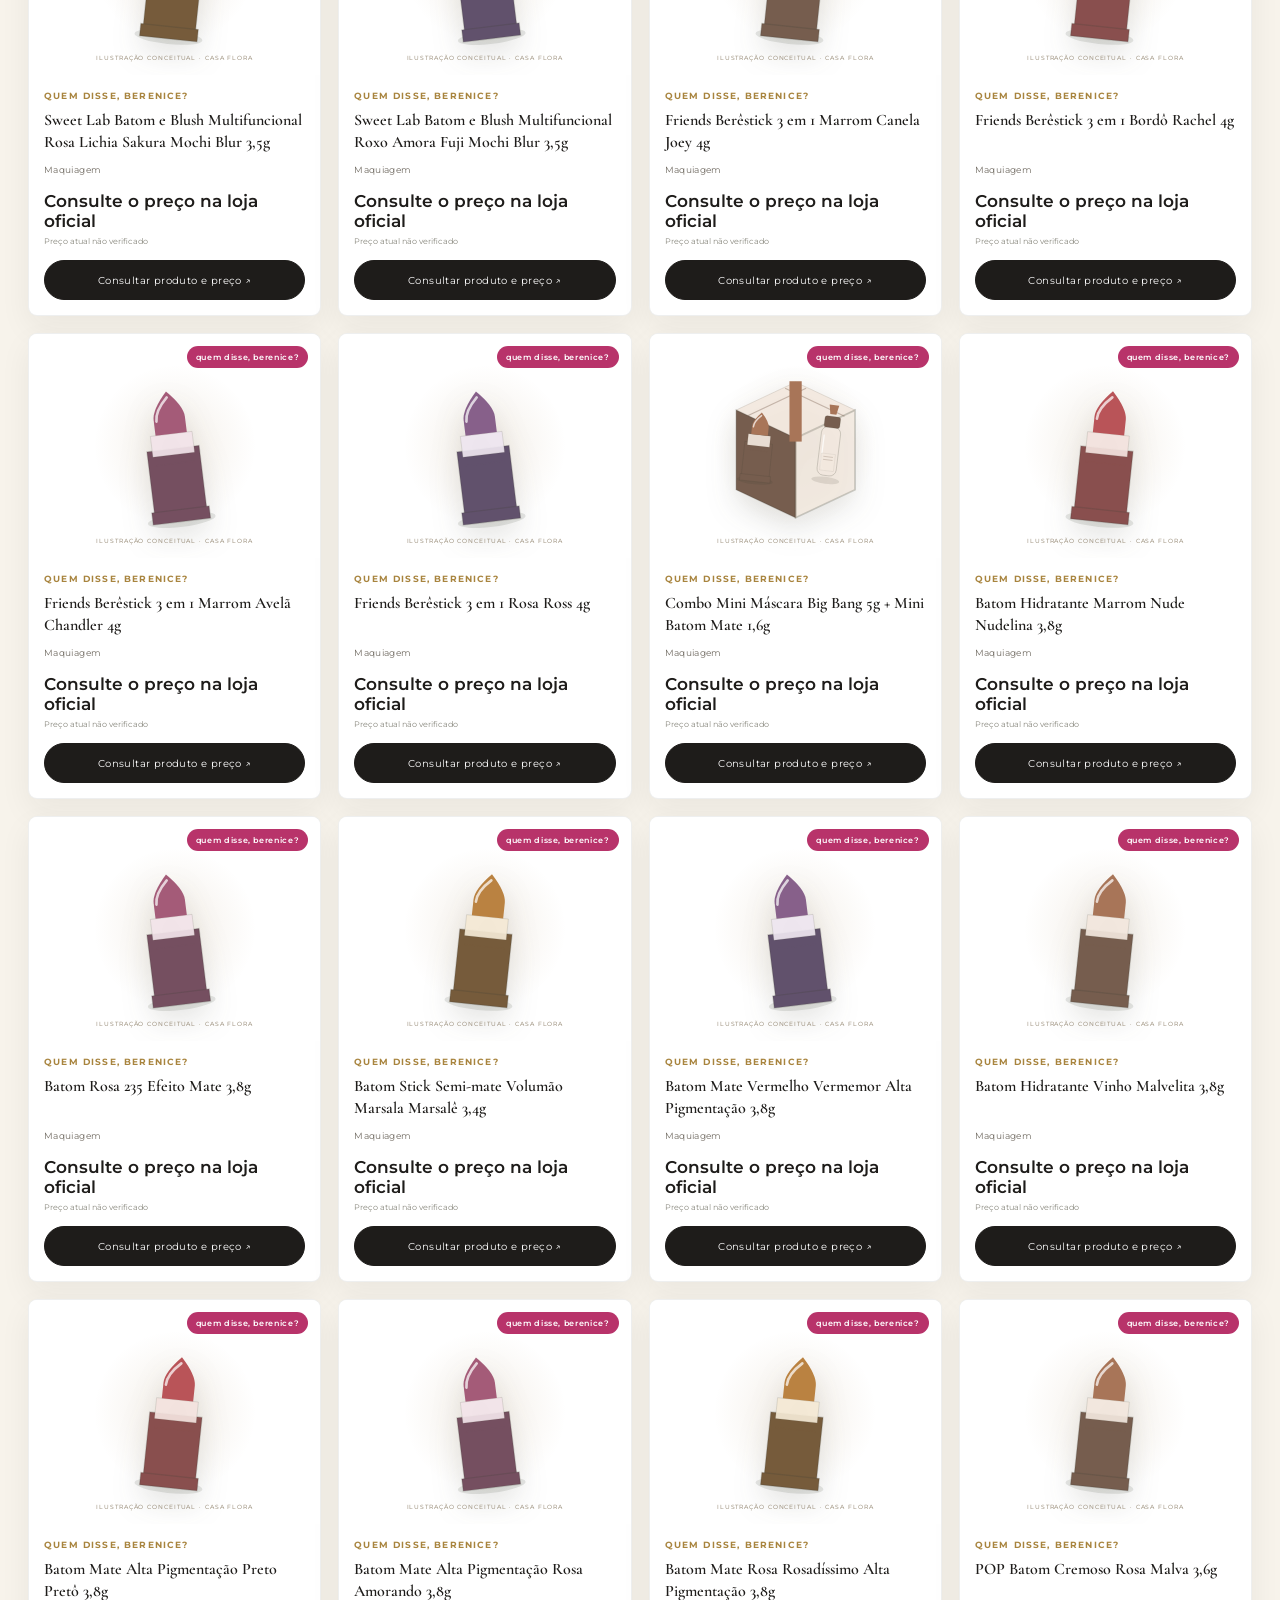
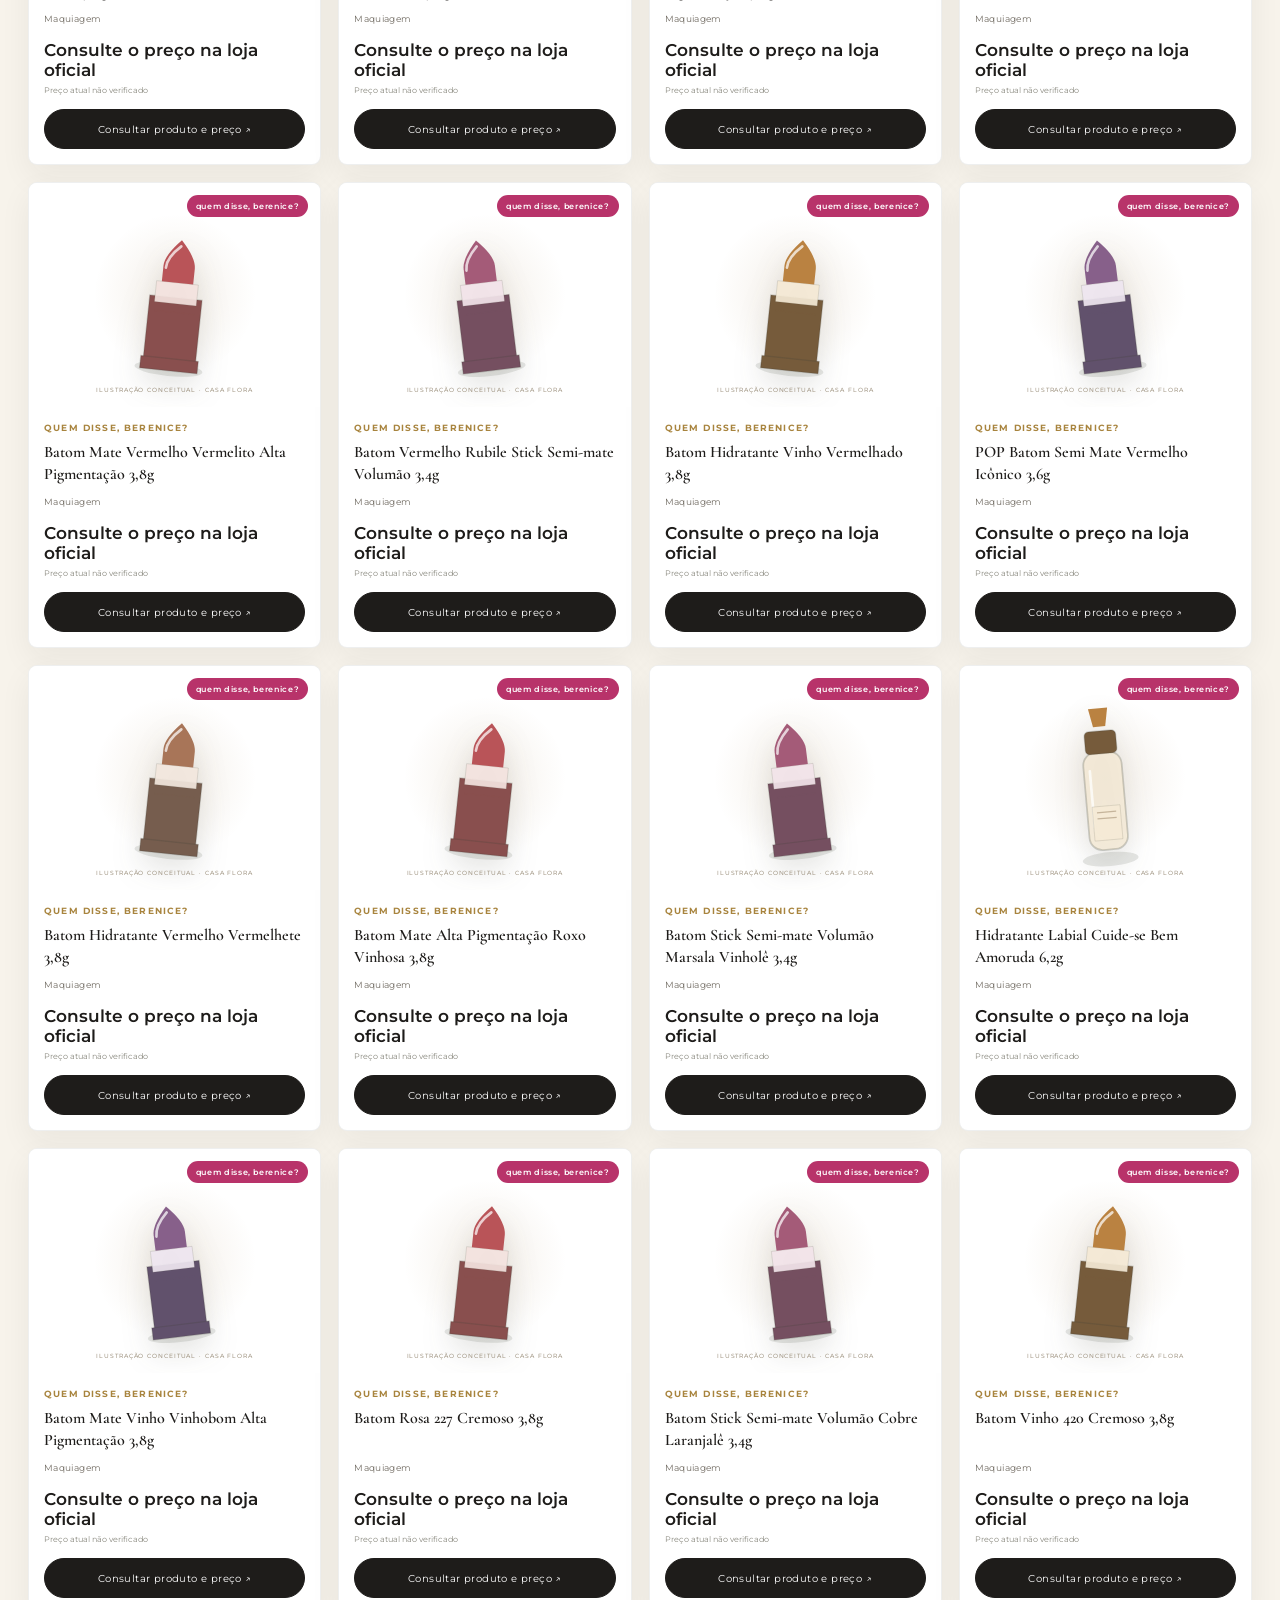
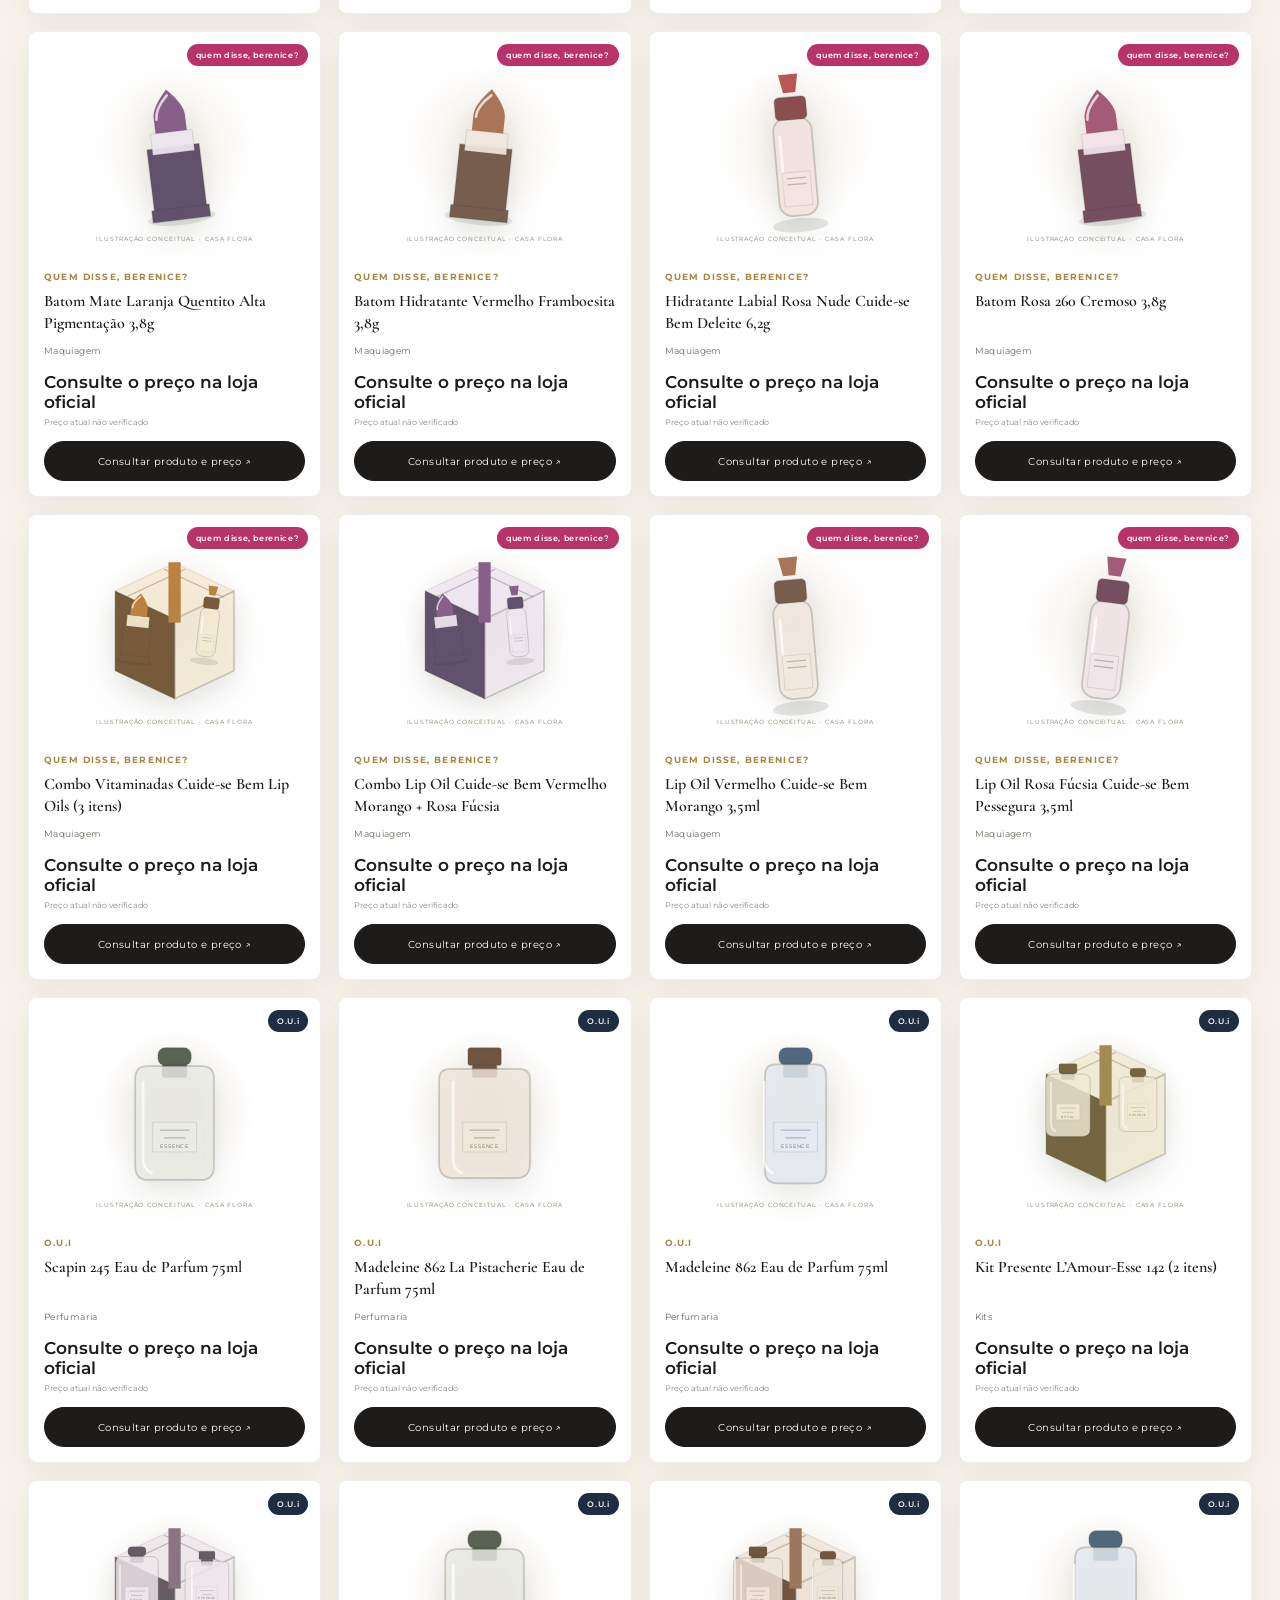
==== commit 3027ebe1: "Apply cream and gold editorial palette Co-authored-by: Copilot App <223556219+Copilot@users.noreply." ====
--- a/index.html
+++ b/index.html
@@ -8,7 +8,7 @@
     <title>Casa Flora — beleza que floresce em você</title>
     <link rel="preconnect" href="https://fonts.googleapis.com">
     <link rel="preconnect" href="https://fonts.gstatic.com" crossorigin>
-    <link href="https://fonts.googleapis.com/css2?family=Cormorant+Garamond:ital,wght@0,500;0,600;0,700;1,500;1,600&family=Plus+Jakarta+Sans:wght@400;500;600;700&display=swap" rel="stylesheet">
+    <link href="https://fonts.googleapis.com/css2?family=Cormorant+Garamond:ital,wght@0,400;0,500;0,600;1,400;1,500&family=Montserrat:wght@300;400;500;600;700&display=swap" rel="stylesheet">
     <link rel="stylesheet" href="styles.css">
   </head>
   <body>
--- a/styles.css
+++ b/styles.css
@@ -475,20 +475,24 @@
 }
 
 :root {
-  --paper: #faf8f5;
-  --ink: #1c1c1c;
-  --muted: #686560;
-  --green: #16261e;
-  --forest-muted: #2c4236;
-  --line: rgba(22, 38, 30, .1);
-  --bg-sand: #f2ece4;
+  --paper: #fbf9f5;
+  --ink: #1e1c1a;
+  --muted: #6e685f;
+  --green: #1e1c1a;
+  --forest-muted: #3d3832;
+  --line: #e6dfd3;
+  --bg-sand: #f2ece1;
   --white: #fff;
-  --shadow-soft: 0 12px 32px rgba(22, 38, 30, .06);
-  --shadow-hover: 0 20px 40px rgba(22, 38, 30, .12);
+  --shadow-soft: 0 12px 32px rgba(30, 28, 26, .06);
+  --shadow-hover: 0 20px 40px rgba(30, 28, 26, .12);
   --serif: "Cormorant Garamond", Georgia, serif;
-  --sans: "Plus Jakarta Sans", Arial, sans-serif;
-  --gold: #b69156;
-  --gold-dark: #9a7740;
+  --sans: "Montserrat", Arial, sans-serif;
+  --gold: #c5a059;
+  --gold-dark: #a8843e;
+  --brand-boticario: #2e5a44;
+  --brand-eudora: #5d2a68;
+  --brand-qdb: #b8336a;
+  --brand-oui: #1f2d42;
 }
 body { background: var(--paper); color: var(--ink); font-family: var(--sans); }
 .announcement-bar {
@@ -502,7 +506,14 @@
   text-align: center;
   text-transform: uppercase;
 }
-.site-header { background: rgba(250, 248, 245, .92); border-bottom-color: var(--line); }
+.site-header {
+  position: sticky;
+  top: 0;
+  z-index: 5;
+  background: rgba(251, 249, 245, .95);
+  border-bottom-color: var(--line);
+  backdrop-filter: blur(8px);
+}
 .main-nav { color: var(--ink); font-size: 10px; }
 .main-nav a:hover { color: var(--gold-dark); }
 .wordmark { color: var(--green); font-family: var(--serif); letter-spacing: .02em; text-transform: uppercase; }
@@ -510,39 +521,47 @@
 .wordmark i { color: var(--gold); }
 .header-search { border-radius: 50px; }
 .header-search input { font-family: var(--sans); font-size: 10px; }
-.bag-button { color: var(--green); font-size: 10px; }
+.bag-button {
+  border: 1px solid var(--ink);
+  border-radius: 30px;
+  padding: 9px 16px;
+  color: var(--ink);
+  font-size: 10px;
+  transition: background .2s ease, color .2s ease;
+}
+.bag-button:hover { background: var(--ink); color: var(--white); }
 .bag-count { background: var(--bg-sand); }
 .hero {
   min-height: 370px;
   border: 1px solid rgba(255,255,255,.16);
   background:
-    radial-gradient(ellipse at 79% 22%, rgba(182,145,86,.26), transparent 34%),
-    radial-gradient(ellipse at 55% 100%, rgba(255,255,255,.08), transparent 43%),
-    linear-gradient(110deg, #16261e 0%, #24392e 61%, #334236 100%);
+    radial-gradient(ellipse at 79% 22%, rgba(197,160,89,.2), transparent 34%),
+    radial-gradient(ellipse at 55% 100%, rgba(255,255,255,.6), transparent 43%),
+    linear-gradient(110deg, #efe8dc 0%, #f8f3eb 61%, #e3d7c4 100%);
   box-shadow: var(--shadow-soft);
-  color: var(--white);
-}
-.hero .eyebrow { color: #dec99e; }
-.hero h1 { color: var(--white); font-weight: 600; }
-.hero h1 em { color: #e8d7bc; }
-.hero-description { color: rgba(255,255,255,.82); font-weight: 400; }
-.hero-note { color: rgba(255,255,255,.78); }
+  color: var(--ink);
+}
+.hero .eyebrow { color: var(--gold-dark); }
+.hero h1 { color: var(--ink); font-weight: 500; }
+.hero h1 em { color: var(--gold-dark); }
+.hero-description { color: var(--muted); font-weight: 400; }
+.hero-note { color: var(--muted); }
 .note-icon { color: var(--gold); }
-.hero .button-dark { border-radius: 50px; background: var(--gold); box-shadow: none; }
+.hero .button-dark { border-radius: 50px; background: var(--ink); box-shadow: none; }
 .hero .button-dark:hover { background: var(--gold-dark); }
-.hero .button-outline { border-color: rgba(255,255,255,.55); border-radius: 50px; color: var(--white); }
-.hero .button-outline:hover { background: rgba(255,255,255,.1); }
-.sun-disc { background: radial-gradient(circle at 34% 30%, #e8d9bf, #aa9068 78%); }
-.bottle { border-color: rgba(255,255,255,.42); background: linear-gradient(110deg, rgba(255,255,255,.66), rgba(214,190,151,.76)); }
-.bottle:before, .bottle:after { background: #d6bd91; }
-.bottle span { border-color: rgba(22,38,30,.4); color: #344435; }
-.bottle-two { background: linear-gradient(110deg, rgba(255,255,255,.66), rgba(180,135,90,.78)); }
-.bottle-two:before, .bottle-two:after { background: #c49a5d; }
-.flower-one { color: #d1ad76; }
-.flower-two { color: #a4b09a; }
-.flower-three { color: #c99e82; }
-.art-caption { color: #e8d7bc; }
-.art-stem { border-color: #b6a47b; }
+.hero .button-outline { border-color: rgba(30,28,26,.42); border-radius: 50px; color: var(--ink); }
+.hero .button-outline:hover { background: rgba(197,160,89,.14); }
+.sun-disc { background: radial-gradient(circle at 34% 30%, #fff8eb, #d8c59f 78%); }
+.bottle { border-color: rgba(30,28,26,.24); background: linear-gradient(110deg, rgba(255,255,255,.76), rgba(214,190,151,.76)); }
+.bottle:before, .bottle:after { background: #c5a059; }
+.bottle span { border-color: rgba(30,28,26,.35); color: #5d5140; }
+.bottle-two { background: linear-gradient(110deg, rgba(255,255,255,.76), rgba(197,160,89,.52)); }
+.bottle-two:before, .bottle-two:after { background: #a8843e; }
+.flower-one { color: #c5a059; }
+.flower-two { color: #7d8c6b; }
+.flower-three { color: #b17c6c; }
+.art-caption { color: #6e685f; }
+.art-stem { border-color: #a8843e; }
 .brand-section.section-wrap { padding-top: 26px; padding-bottom: 15px; }
 .brand-filter-heading .eyebrow { color: var(--gold-dark); }
 .brand-filter-heading > a { color: var(--forest-muted); }
@@ -552,9 +571,9 @@
   color: var(--ink);
   font-family: var(--sans);
 }
-.brand-chip:hover { border-color: var(--green); }
-.brand-chip.is-active { border-color: var(--green); background: var(--green); }
-.collection-section { background: #f5f1eb; }
+.brand-chip:hover { border-color: var(--gold); }
+.brand-chip.is-active { border-color: var(--gold); background: var(--gold); color: var(--white); }
+.collection-section { background: #f7f3eb; }
 .collection-section .section-wrap { padding-top: 38px; }
 .collection-heading .eyebrow { color: var(--gold-dark); }
 .collection-heading h2 { color: var(--green); }
@@ -569,7 +588,11 @@
 .product-visual[data-brand] { background: #fff; }
 .product-visual:before { width: 150px; height: 150px; background: radial-gradient(circle, rgba(242,236,228,.85), rgba(255,255,255,0) 72%); box-shadow: none; }
 .product-visual[data-art="true"]:after { color: #897b64; font-size: 6px; letter-spacing: .15em; }
-.product-brand-badge { background: var(--bg-sand); color: var(--green); font-size: 7px; letter-spacing: .08em; }
+.product-brand-badge { background: var(--bg-sand); color: var(--ink); font-size: 7px; letter-spacing: .08em; }
+.product-visual[data-brand="boticario"] .product-brand-badge { background: var(--brand-boticario); color: var(--white); }
+.product-visual[data-brand="eudora"] .product-brand-badge { background: var(--brand-eudora); color: var(--white); }
+.product-visual[data-brand="qdb"] .product-brand-badge { background: var(--brand-qdb); color: var(--white); }
+.product-visual[data-brand="oui"] .product-brand-badge { background: var(--brand-oui); color: var(--white); }
 .product-info { padding: 16px; }
 .product-brand { color: var(--gold-dark); letter-spacing: .13em; }
 .product-name { color: var(--green); font-family: var(--serif); font-size: 19px; font-weight: 600; }
@@ -579,7 +602,8 @@
 .add-button:hover { border-color: var(--forest-muted); background: var(--forest-muted); color: var(--white); }
 .add-link { color: var(--white); }
 .product-store-link { color: var(--gold-dark); }
-.site-footer { background: #f5f1eb; border-top-color: var(--line); }
+.site-footer { background: var(--bg-sand); border-top-color: var(--line); }
+.manifesto { background: #f2ece1; }
 .cart-drawer { background: var(--paper); }
 .cart-head, .cart-summary { border-color: var(--line); }
 .review-button { border-radius: 50px; background: var(--green); }
@@ -588,7 +612,7 @@
   .announcement-bar { min-height: 30px; padding: 7px 10px; font-size: 8px; }
   .hero { border-radius: 14px; }
   .hero .eyebrow { font-size: 8px; letter-spacing: .14em; }
-  .hero .button-outline { border-color: rgba(255,255,255,.6); }
+  .hero .button-outline { border-color: rgba(30,28,26,.42); }
   .brand-filter-heading .eyebrow { font-size: 8px; }
   .product-card { border-radius: 10px; }
   .product-name { font-size: 17px; }
@@ -615,18 +639,18 @@
   grid-template-columns: 1.05fr .95fr;
   border-radius: 18px;
   background:
-    radial-gradient(ellipse at 79% 22%, rgba(182,145,86,.26), transparent 34%),
-    radial-gradient(ellipse at 55% 100%, rgba(255,255,255,.08), transparent 43%),
-    linear-gradient(110deg, #16261e 0%, #24392e 61%, #334236 100%);
+    radial-gradient(ellipse at 79% 22%, rgba(197,160,89,.2), transparent 34%),
+    radial-gradient(ellipse at 55% 100%, rgba(255,255,255,.6), transparent 43%),
+    linear-gradient(110deg, #efe8dc 0%, #f8f3eb 61%, #e3d7c4 100%);
 }
 .hero-copy { max-width: 570px; padding: 0; }
-.hero .eyebrow { margin-bottom: 15px; color: #dec99e; }
+.hero .eyebrow { margin-bottom: 15px; color: var(--gold-dark); }
 .hero h1 { max-width: 560px; font-size: clamp(35px, 4vw, 57px); line-height: 1.08; }
-.hero h1 em { color: #e8d7bc; }
-.hero-description { max-width: 390px; margin: 17px 0 22px; color: rgba(255,255,255,.82); }
+.hero h1 em { color: var(--gold-dark); }
+.hero-description { max-width: 390px; margin: 17px 0 22px; color: var(--muted); }
 .hero-note { margin-top: 20px; }
 .hero-art { height: 285px; max-width: 520px; }
-.sun-disc { top: 8px; width: 265px; height: 265px; background: radial-gradient(circle at 34% 30%, #f6ead7, #d1bd9f 78%); }
+.sun-disc { top: 8px; width: 265px; height: 265px; background: radial-gradient(circle at 34% 30%, #fff8eb, #d8c59f 78%); }
 .bottle-one { left: 30%; bottom: 17px; }
 .bottle-two { right: 17%; bottom: 8px; }
 .flower-one { top: 2px; right: 12%; }
@@ -657,8 +681,8 @@
   transition: background .2s ease, color .2s ease, border-color .2s ease, transform .2s ease;
 }
 .brand-chip:hover { transform: translateY(-2px); border-color: #697766; }
-.brand-chip.is-active { border-color: #243d32; background: #243d32; color: #fff; }
-.collection-section { background: #faf9f5; }
+.brand-chip.is-active { border-color: var(--gold); background: var(--gold); color: #fff; }
+.collection-section { background: #f7f3eb; }
 .collection-section .section-wrap { max-width: 1320px; padding: 34px 28px 78px; }
 .collection-heading { margin-bottom: 15px; }
 .collection-heading .eyebrow { margin-bottom: 7px; }
